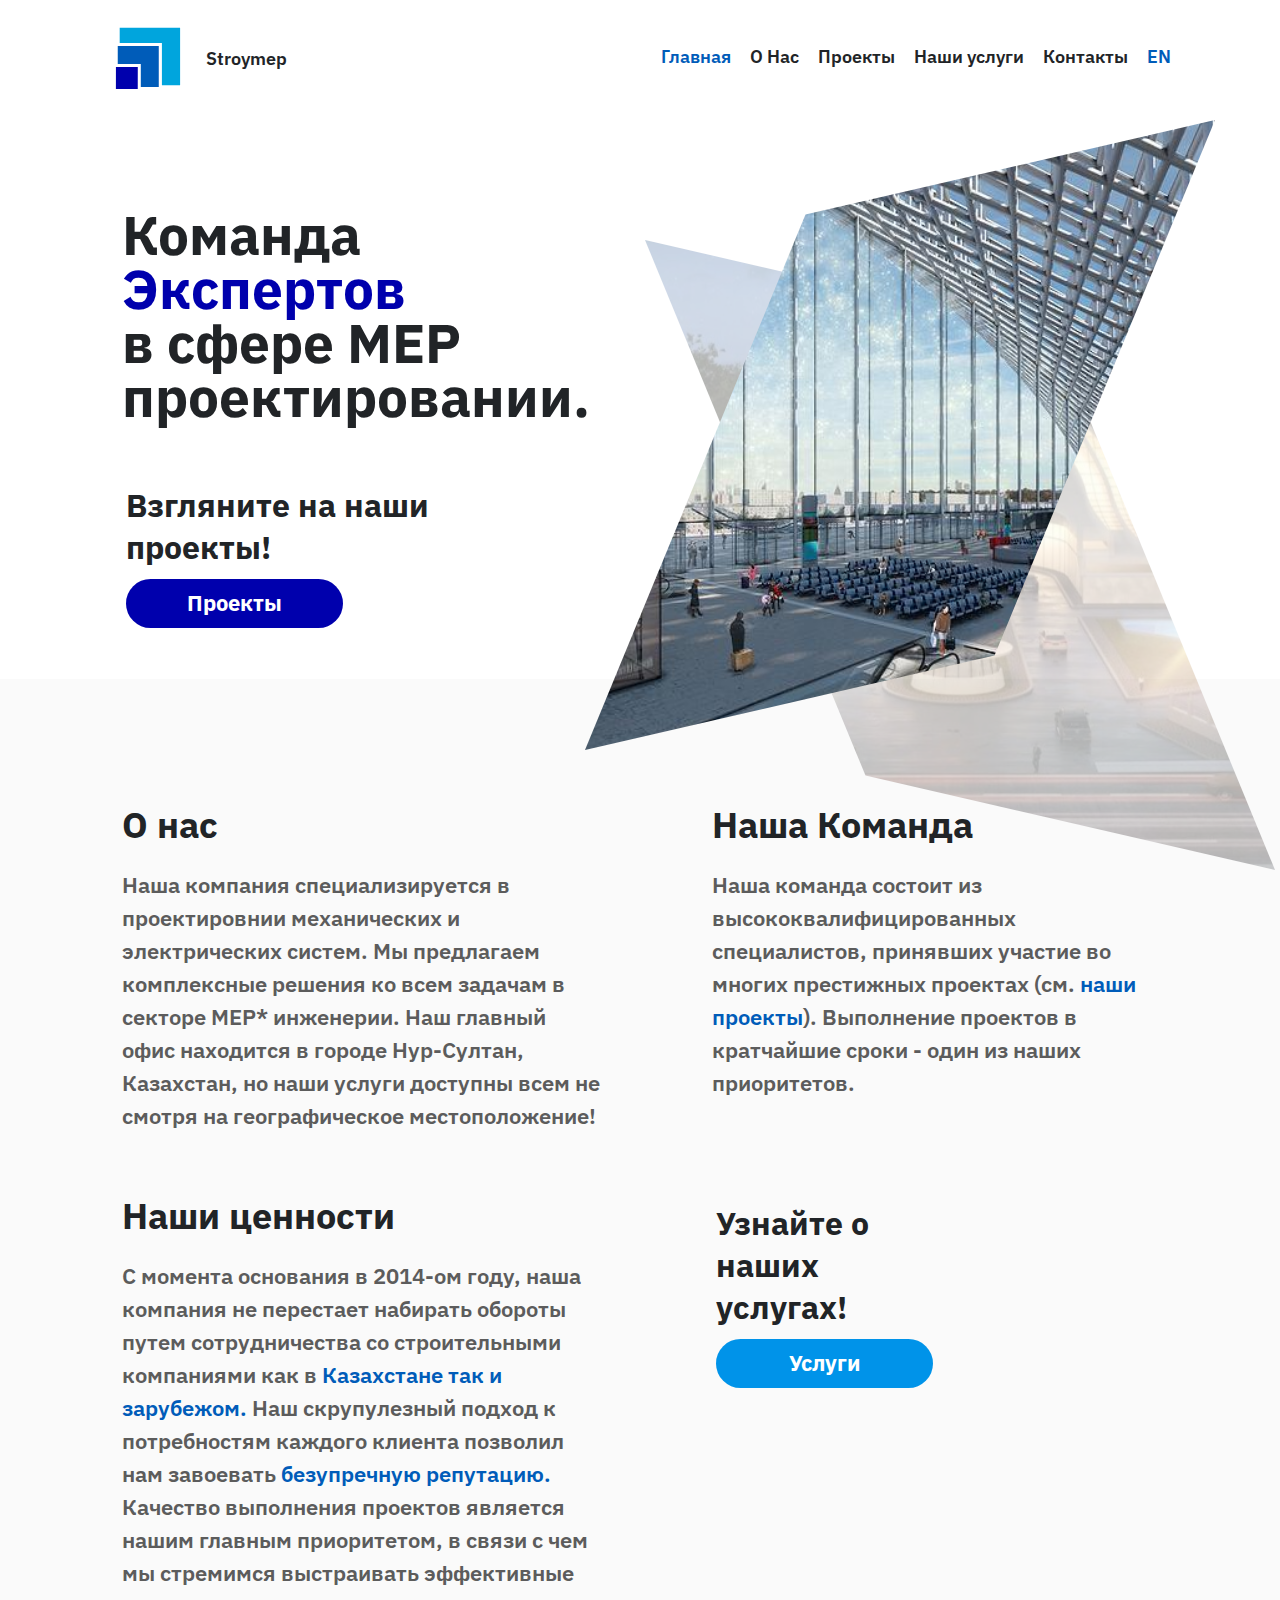
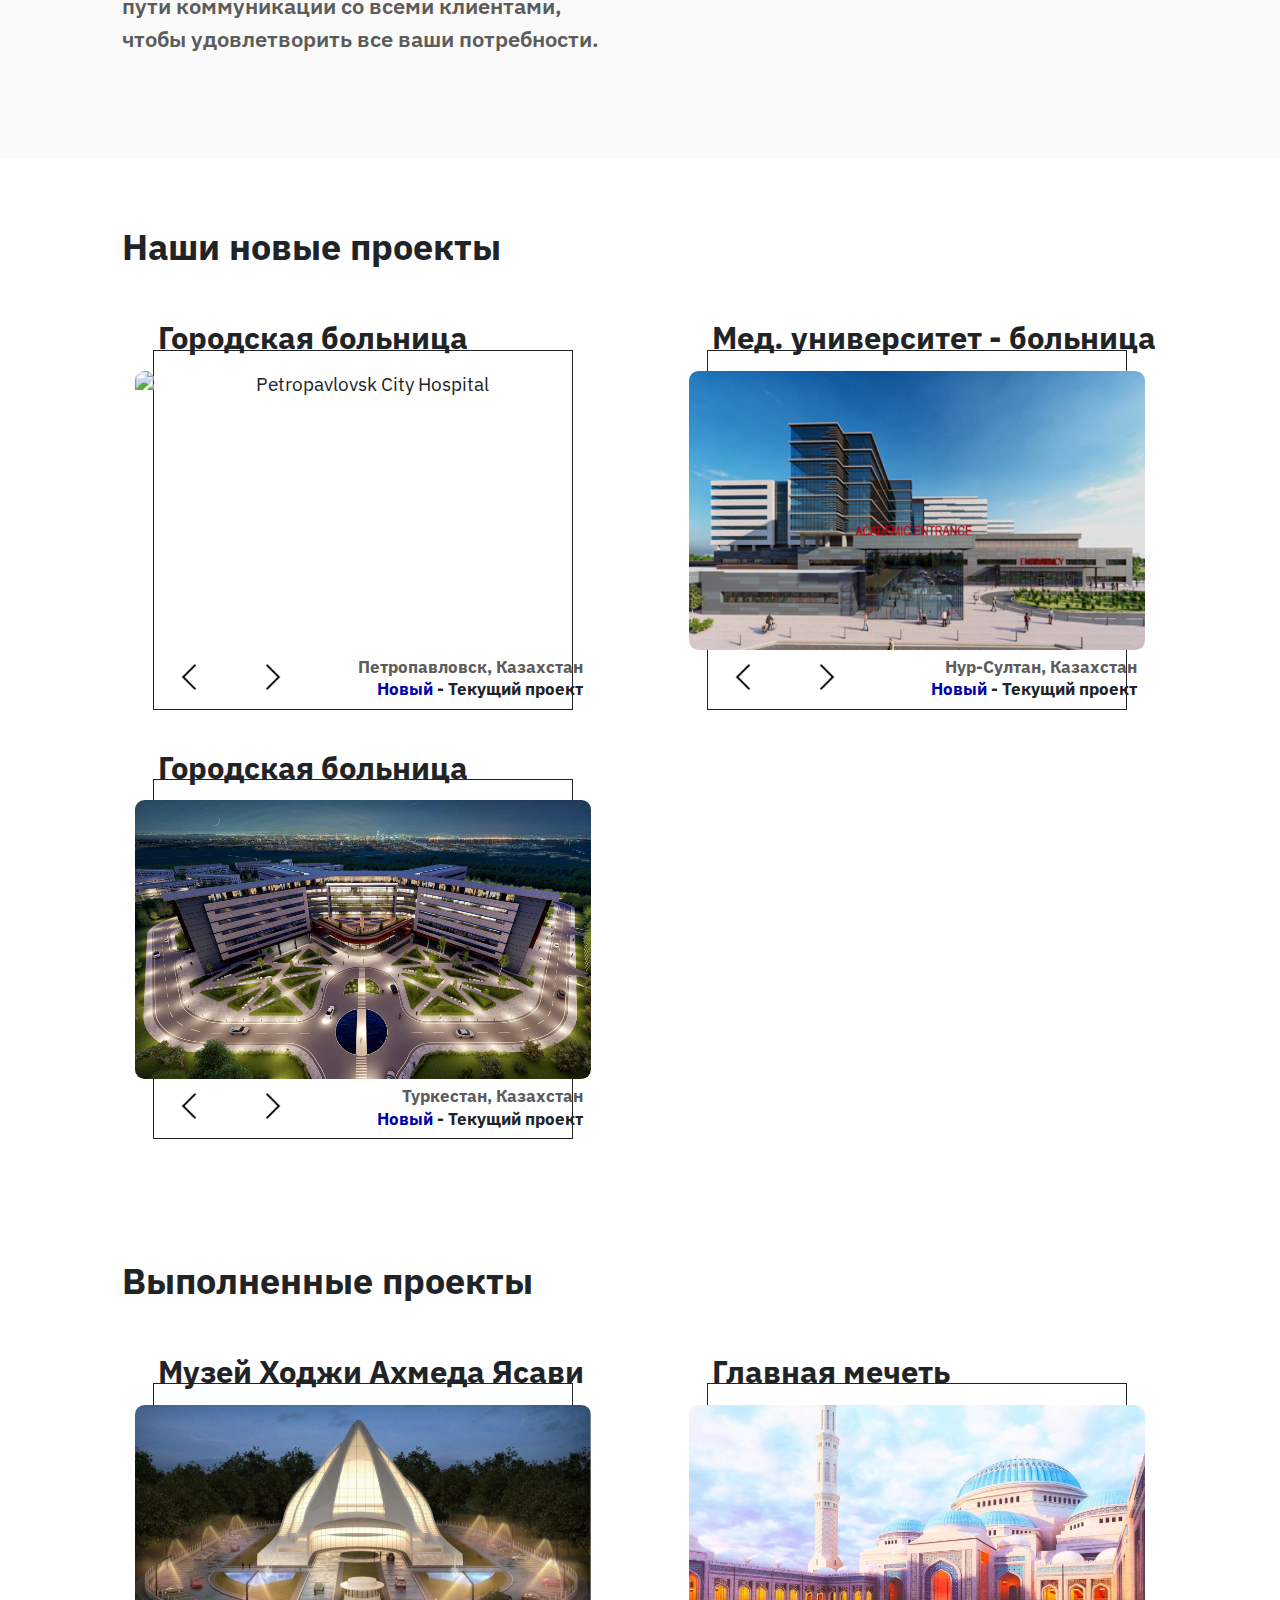
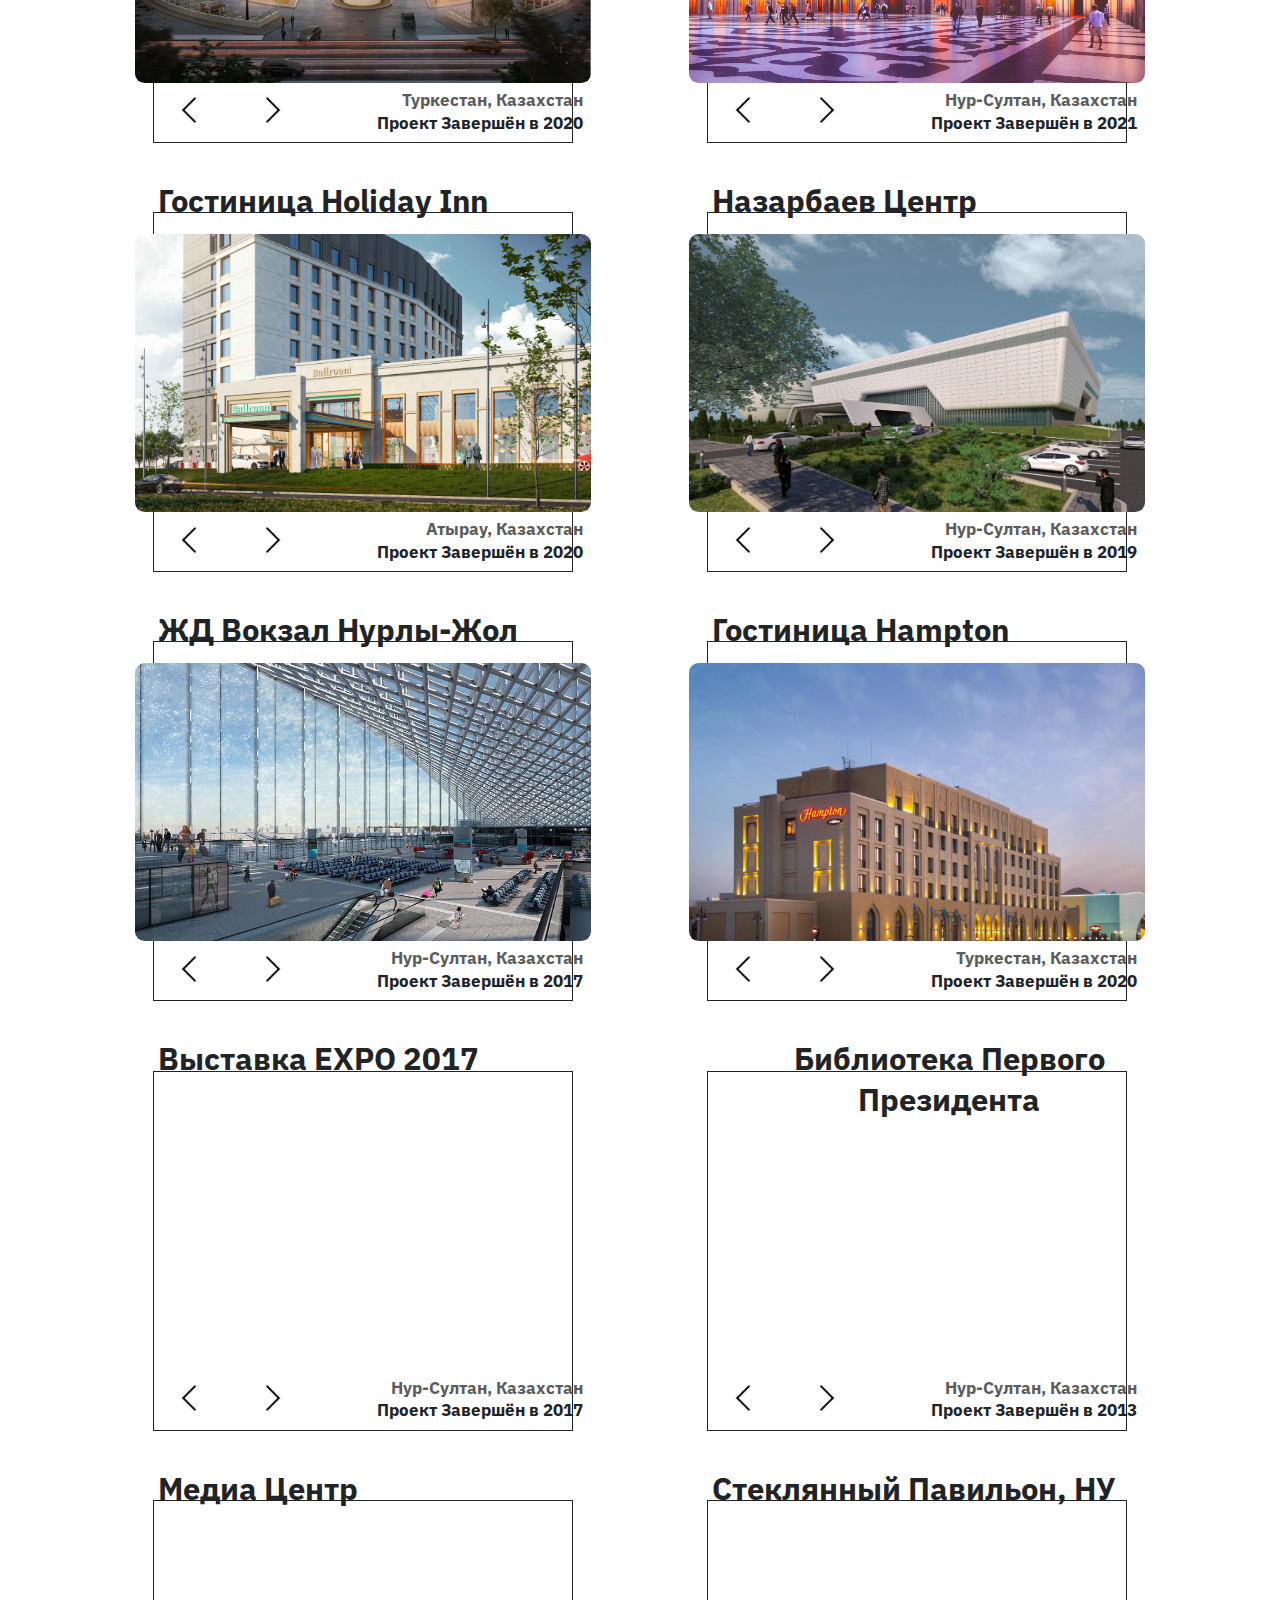
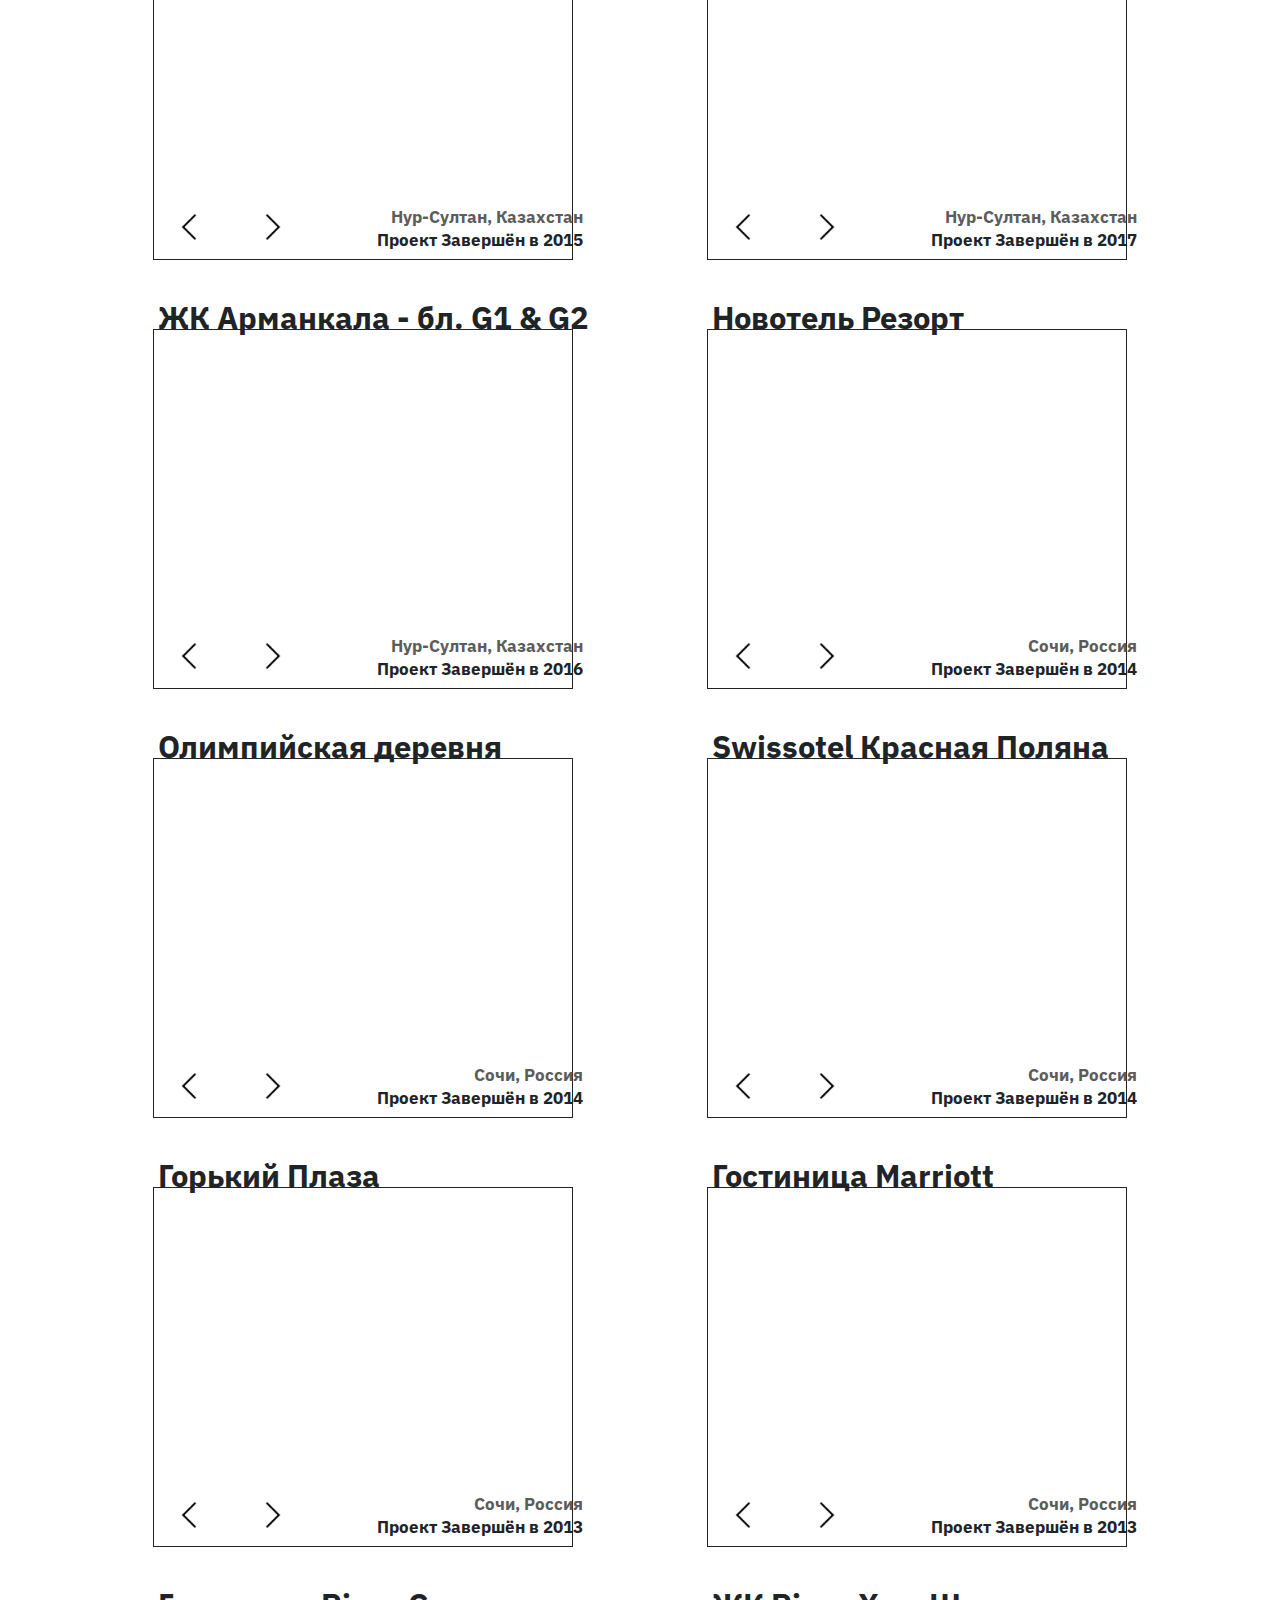
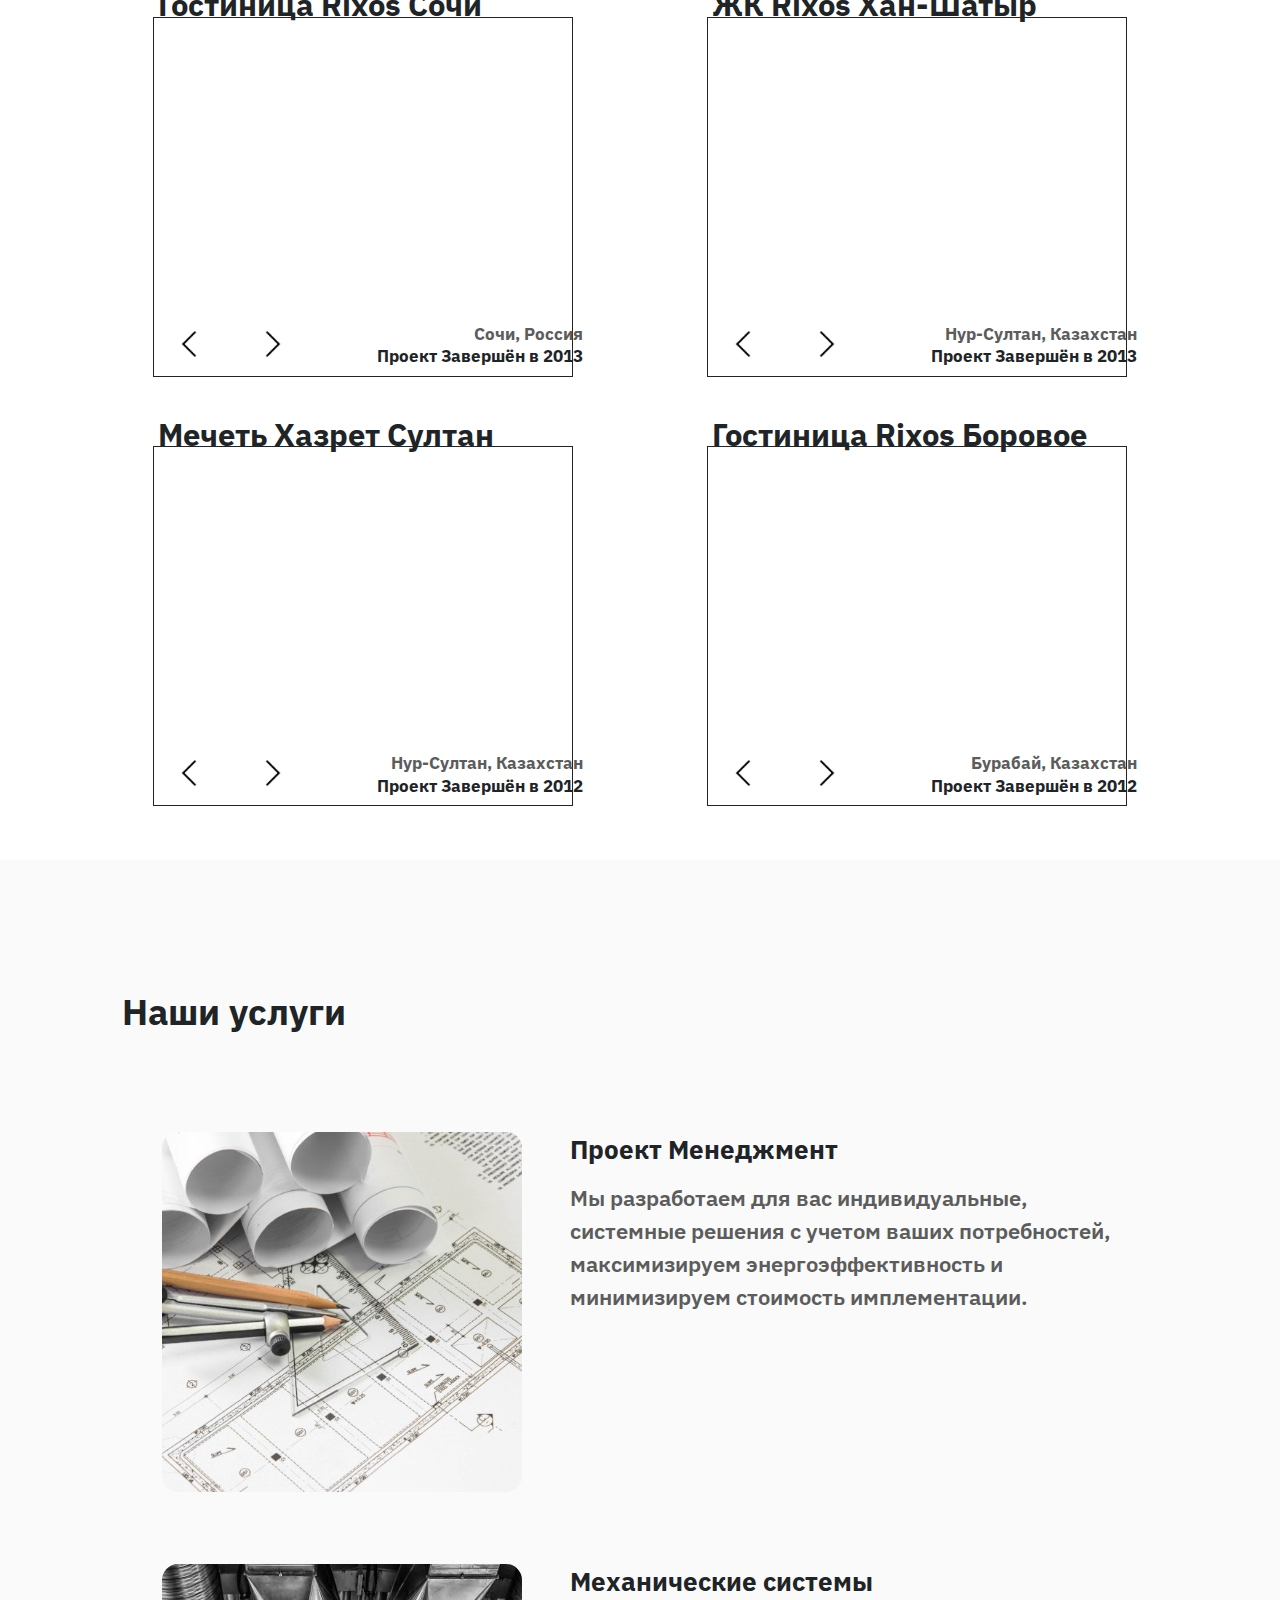
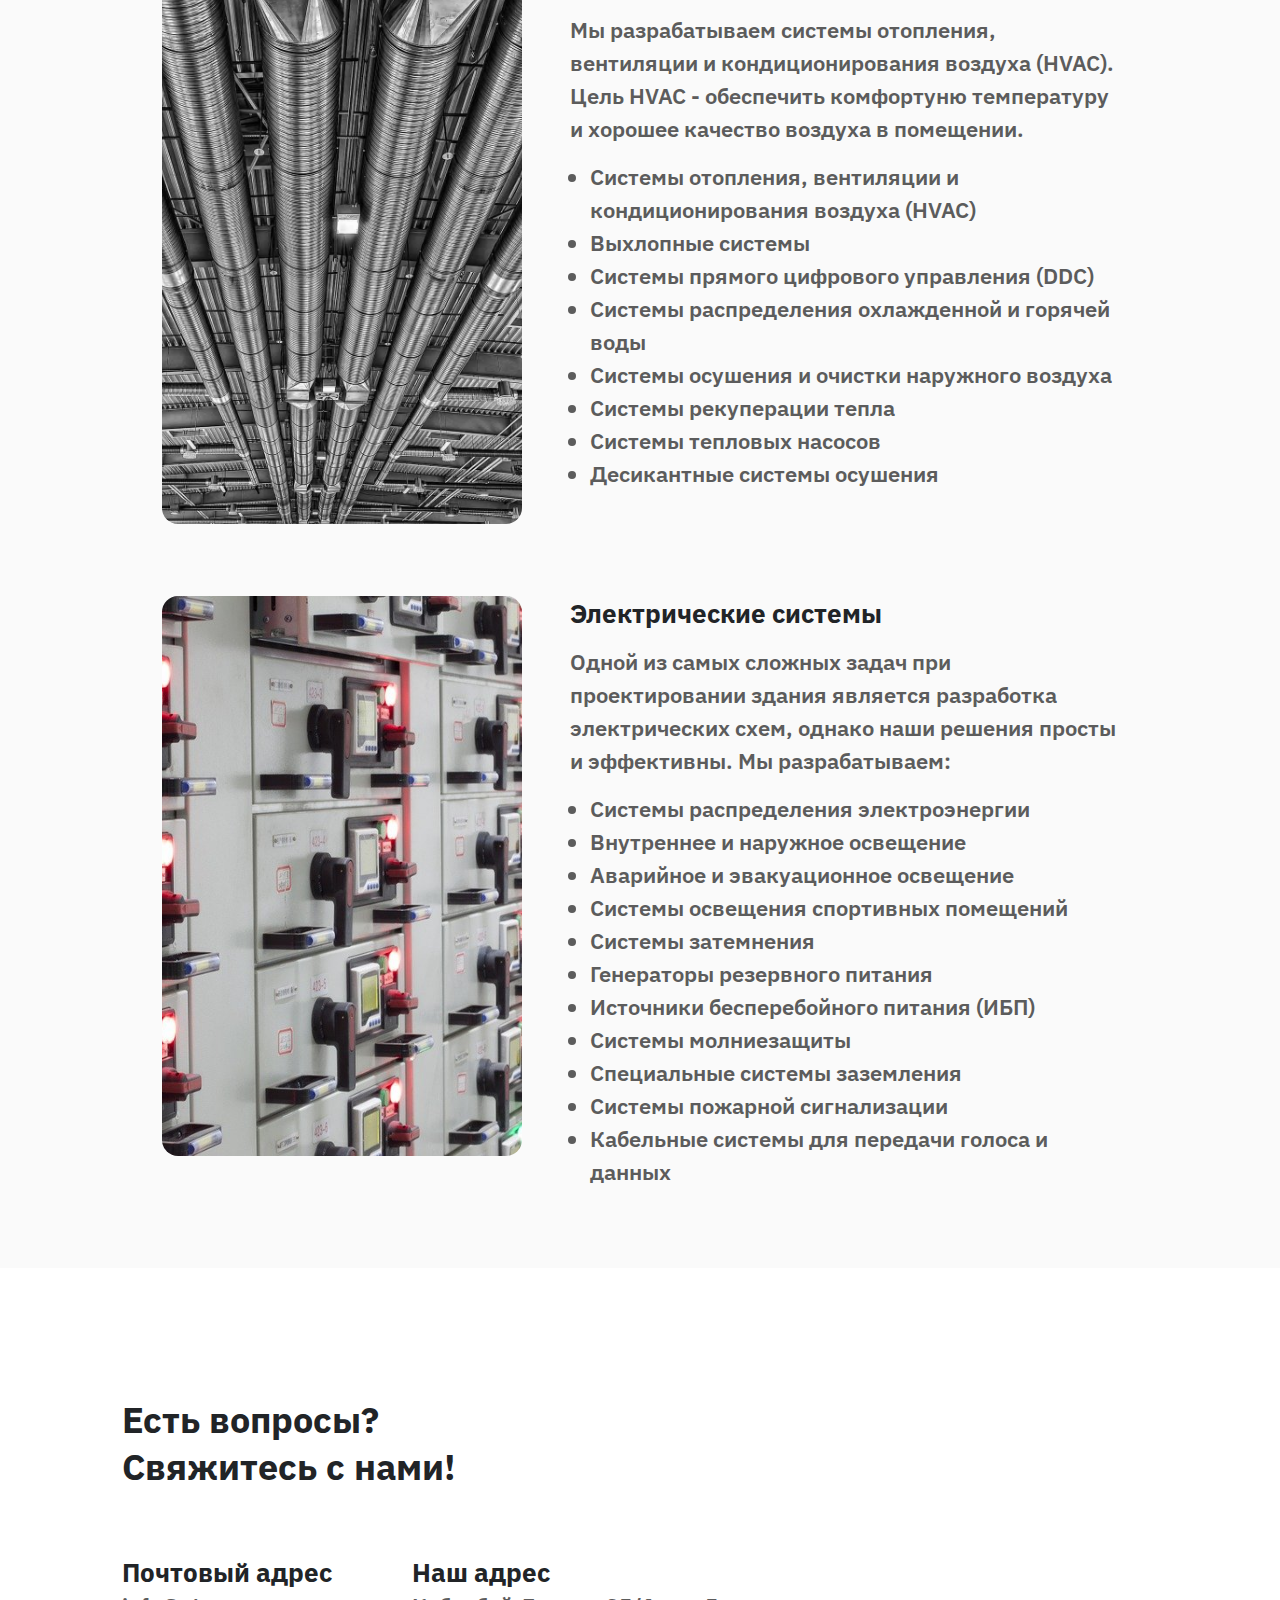
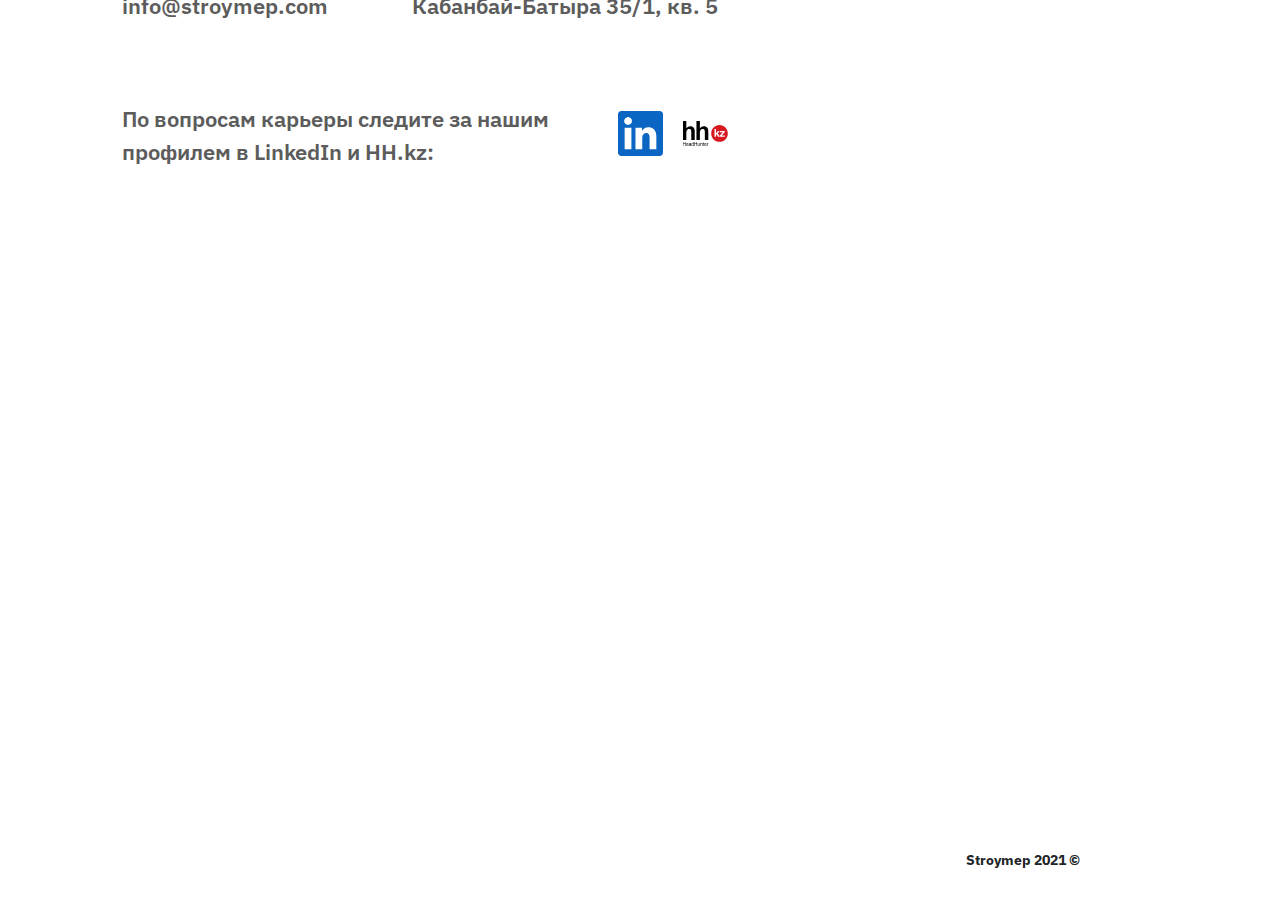
==== ru.html @ 6534f085 "remove hmtl v2" ====
<!DOCTYPE html>
<html lang="ru">

  <head>
    <meta charset="UTF-8">
    <meta http-equiv="X-UA-Compatible" content="IE=edge">
    <meta name="viewport" content="width=device-width, initial-scale=1.0">

    <!--Favicon-->
    <link rel="apple-touch-icon" sizes="180x180" href="/ico/apple-touch-icon.png">
    <link rel="icon" type="image/png" sizes="32x32" href="/ico/favicon-32x32.png">
    <link rel="icon" type="image/png" sizes="16x16" href="/ico/favicon-16x16.png">
    <link rel="manifest" href="/ico/site.webmanifest">
    <link rel="mask-icon" href="/ico/safari-pinned-tab.svg" color="#0093e9">
    <link rel="shortcut icon" href="/ico/favicon.ico">
    <meta name="msapplication-TileColor" content="#ffffff">
    <meta name="msapplication-config" content="/ico/browserconfig.xml">
    <meta name="theme-color" content="#ffffff">

    <!--CSS Imports-->
    <link rel="stylesheet" href="css/style.css">
    <link rel="stylesheet" href="css/header.css">
    <link rel="stylesheet" href="css/hero.css">
    <link rel="stylesheet" href="css/projects.css">
    <link rel="stylesheet" href="css/services.css">
    <link rel="stylesheet" href="css/contact.css">

    <!--JS Imports-->
    <script src="js/index.js"></script>
    <script src="js/spyscroll.js"></script>
    <title>Строймеп | МЭП | Проектирование </title>

     <!--Font Import-->
    <link rel="preconnect" href="https://fonts.googleapis.com">
    <link rel="preconnect" href="https://fonts.gstatic.com" crossorigin>
    <link href="https://fonts.googleapis.com/css2?family=IBM+Plex+Sans:wght@400;500;600;700&display=swap" rel="stylesheet">
    
    <!--OG Data-->
    <meta property="og:title" content="Stroymep" />
    <meta property="og:description" content="МЭП & Проект Менеджмент." />
    <meta property="og:image" content="https://www.stroymep.com/img/og2.png" />

  </head>

  <body id="home">
    <div class="header" id="headerID" >
      <nav id='nav'>
        <div class="nav-left">
          <img id="logo" src="svg/logo.svg" onclick="window.location='/ru'">
          <a href="/ru" id="company-name">Stroymep</a>

        </div>

        <ul class="nav-right">
          <li><a href="#home" class="active">Главная</a></li>
          <li><a href="#about">О Нас</a></li>
          <li><a href="#projects">Проекты</a></li>
          <li><a href="#services">Наши услуги</a></li>
          <li><a href="#contact">Контакты</a></li>
          <li><a href="/"><span style="color:#005CB9">EN</span></a></li>
        </ul>


        <div class="burger" onclick="ToggleBurger(this)">
          <div class="line1"></div>
          <div class="line2"></div>
          <div class="line3"></div>
        </div>
      </nav>
    </div>
    <!-- welcome area -->
    <section class="hero">
      <div class="welcome-text">
        <p>Команда<br>
          <span style="color:#0000AD"> Экспертов</span><br>
          в сфере MEP <br>проектировании.
        </p>
      </div>

      <div class="rhombus">
        <div class="back-welcome-images">

          <div class="mySlides1 fade">
            <img src="img/museum.jpeg" class="diamond-back">
          </div>

          <div class="mySlides1 fade">
            <img src="img/expo2017_2.jpg" class="diamond-back">
          </div>

          <div class="mySlides1 fade">
            <img src="img/mosque3mirror.jpg" class="diamond-back">
          </div>

          <div class="mySlides1 fade">
            <img src="img/nurly-zhol3.jpg" class="diamond-back">
          </div>
        </div>

        <div class="front-welcome-images">

          <div class="mySlides fade">
            <img src="img/nurly-zhol3.jpg" class="diamond-front">
          </div>

          <div class="mySlides fade">
            <img src="img/museum.jpeg" class="diamond-front">
          </div>

          <div class="mySlides fade">
            <img src="img/expo2017_2.jpg" class="diamond-front">
          </div>

          <div class="mySlides fade">
            <img src="img/mosque3mirror.jpg" class="diamond-front">
          </div>
        </div>

      </div>
    </section>

    <!-- projects button -->
    <section id="project-container">
      <h3 class="text" id="project-text">Взгляните на наши <br> проекты!</h3>

      <div id="project-button">
        <button type="button" class="button" onclick="window.location ='#projects'">
          Проекты
        </button>
      </div>
    </section>

    <!-- about us area -->
    <section class="grey-bg" class="grey" id="about" style="padding-top: 38px; margin-top: -38px;">
      <section id="grey-content-1">

        <section id="about-values" class="col align-self-start">
          <section id="who-are-we">
            <h3>О нас</h3>
            <p class="p-text">Наша компания специализируется в проектировнии механических и 
                электрических систем. Мы предлагаем комплексные решения ко всем задачам в секторе MEP* инженерии. 
                Наш главный офис находится в городе Нур-Султан, Казахстан,
                 но наши услуги доступны всем не смотря на географическое местоположение! </p>
          </section>

          <section id="our-values">
            <h3>Наши ценности</h3>
            <p class="p-text">С момента основания в 2014-ом году,
                 наша компания не перестает набирать обороты путем сотрудничества со строительными компаниями
                  как в<span
                  class="highlight-blue"> Казахстане так и зарубежом.</span>
                   Наш скрупулезный подход к потребностям каждого клиента позволил нам завоевать <span
                   class="highlight-blue">безупречную репутацию.</span> Качество выполнения  проектов является нашим главным приоритетом, 
                   в связи с чем мы стремимся выстраивать эффективные пути коммуникации со всеми клиентами, 
                   чтобы удовлетворить все ваши потребности.</p>
          </section>
        </section>

        <section id="team-services" class="col align-self-center">
          <section id="our-team">
            <h3>Наша Команда</h3>
            <p class="p-text">Наша команда состоит из высококвалифицированных специалистов, принявших участие во многих 
                престижных проектах (см. <a href="#projects"><span
                    class="highlight-blue">наши проекты</span></a>). 
                    Выполнение проектов в кратчайшие сроки - один из наших приоритетов.
            </p>
          </section>

          <!-- service button -->
          <section id="service-container">
            <h3 class="text" id="service-text">Узнайте о наших услугах!</h3>

            <div id="service-button">
              <button type="button" class="button" onclick="window.location ='#services'">
                Услуги
              </button>
            </div>
          </section>
        </section>

      </section>
    </section>

    <!-- ------------------------------------------------------------------------------------  -->
    <!-- projects -->
    <section id="projects" style="padding-top: 76px; margin-top: -76px;">
      <h3 id="projects-anchor" >Наши новые проекты</h3>
      <section class="cards">
        <div class="card">
          <h2 id="project-name">Городская больница</h2>
          <div class="project-image">
            <div id="slider" class="slider">
              <div class="wrapper">
                <div id="items" class="items">
                  <span class="slide"><img src="img/petropavl1.jpeg" loading="lazy" id="img-project"
                      alt="Petropavlovsk City Hospital"></span>
                  <span class="slide"><img src="img/petropavl3.jpeg" loading="lazy" id="img-project"
                      alt="Petropavlovsk City Hospital"></span>
                  <span class="slide"><img src="img/petropavl4.jpg" loading="lazy" id="img-project"
                      alt="Petropavlovsk City Hospital"></span>    
                </div>
              </div>
            </div>
          </div>
          <div class="boxframe">
          </div>
          <div class="slider-controls">
            <a id="prev" class="control prev"></a>
            <a id="next" class="control next"></a>
          </div>
          <div class="sub-text">
            <p class="subtitle">Петропавловск, Казахстан</p>
            <p class="status"> <span style="color: #0000AD">Новый</span> - Текущий проект</p>
          </div>
        </div>


        <div class="card">
          <h2 id="project-name">Мед. университет - больница</h2>
          <div class="project-image">
            <div id="slider" class="slider">
              <div class="wrapper">
                <div id="items" class="items">
                  <span class="slide"><img src="img/yda-nursultan2.jpg" loading="lazy" id="img-project"
                      alt="Nur-Sultan City Hospital"></span>
                  <span class="slide"><img src="img/yda-nursultan.jpg" loading="lazy" id="img-project"
                      alt="Nur-Sultan City Hospital"></span>
                  <span class="slide"><img src="img/yda-nursultan3.png" loading="lazy" id="img-project"
                      alt="Nur-Sultan City Hospital"></span>
                </div>
              </div>
            </div>
          </div>
          <div class="boxframe">
          </div>
          <div class="slider-controls">
            <a id="prev" class="control prev"></a>
            <a id="next" class="control next"></a>
          </div>
          <div class="sub-text">
            <p class="subtitle">Нур-Султан, Казахстан</p>
            <p class="status"><span style="color: #0000AD">Новый</span> - Текущий проект</p>
          </div>
        </div>

        <div class="card">
          <h2 id="project-name">Городская больница</h2>
          <div class="project-image">
            <div id="slider" class="slider">
              <div class="wrapper">
                <div id="items" class="items">
                  <span class="slide"><img src="img/YDA-Turkistan2.jpg" loading="lazy" id="img-project"
                    alt="Turkistan City Hospital"></span>
                  <span class="slide"><img src="img/YDA-Turkistan1.jpg" loading="lazy" id="img-project"
                      alt="Turkistan City Hospital"></span>
                  
                </div>
              </div>
            </div>
          </div>
          <div class="boxframe">
          </div>
          <div class="slider-controls">
            <a id="prev" class="control prev"></a>
            <a id="next" class="control next"></a>
          </div>
          <div class="sub-text">
            <p class="subtitle">Туркестан, Казахстан</p>
            <p class="status"> <span style="color: #0000AD">Новый</span> - Текущий проект</p>
          </div>
        </div>
      </section>

      <h3 id="completed-projects">Выполненные проекты</h3>
      <section class="cards">
        <div class="card">
          <h2 id="project-name">Музей Ходжи Ахмеда Ясави</h2>
          <div class="project-image">
            <div id="slider" class="slider">
              <div class="wrapper">
                <div id="items" class="items">
                  <span class="slide"><img src="img/museum2.jpg" loading="lazy" id="img-project"
                      alt="Ahmed Yassawi Museum"></span>
                  <span class="slide"><img src="img/museum.jpeg" loading="lazy" id="img-project"
                      alt="Ahmed Yassawi Museum"></span>
                </div>
              </div>
            </div>
          </div>
          <div class="boxframe">
          </div>
          <div class="slider-controls">
            <a id="prev" class="control prev"></a>
            <a id="next" class="control next"></a>
          </div>
          <div class="sub-text">
            <p class="subtitle">Туркестан, Казахстан</p>
            <p class="status">Проект Завершён в 2020</p>
          </div>
        </div>

        <div class="card">
          <h2 id="project-name">Главная мечеть </h2>
          <div class="project-image">
            <div id="slider" class="slider">
              <div class="wrapper">
                <div id="items" class="items">
                  <span class="slide"><img src="img/mosque2.png" loading="lazy" id="img-project"
                      alt="Mosque Nur-Sultan"></span>
                  <span class="slide"><img src="img/mosque3mirror.jpg" loading="lazy" id="img-project"
                      alt="Mosque Nur-Sultan"></span>
                </div>
              </div>
            </div>
          </div>
          <div class="boxframe">
          </div>
          <div class="slider-controls">
            <a id="prev" class="control prev"></a>
            <a id="next" class="control next"></a>
          </div>
          <div class="sub-text">
            <p class="subtitle">Нур-Султан, Казахстан</p>
            <p class="status">Проект Завершён в 2021</p>
          </div>
        </div>

        <div class="card">
          <h2 id="project-name">Гостиница Holiday Inn </h2>
          <div class="project-image">
            <div id="slider" class="slider">
              <div class="wrapper">
                <div id="items" class="items">
                  <span class="slide"><img src="img/HolidayInn.png" loading="lazy" id="img-project"
                      alt="Holiday Inn Hotel"></span>
                  <span class="slide"><img src="img/HolidayInn2.png" loading="lazy" id="img-project"
                      alt="Holiday Inn Hotel"></span>
                  <span class="slide"><img src="img/HolidayInn3.png" loading="lazy" id="img-project"
                      alt="Holiday Inn Hotel"></span>
                </div>
              </div>
            </div>
          </div>
          <div class="boxframe">
          </div>
          <div class="slider-controls">
            <a id="prev" class="control prev"></a>
            <a id="next" class="control next"></a>
          </div>
          <div class="sub-text">
            <p class="subtitle">Атырау, Казахстан</p>
            <p class="status">Проект Завершён в 2020</p>
          </div>
        </div>

        <div class="card">
          <h2 id="project-name">Назарбаев Центр</h2>
          <div class="project-image">
            <div id="slider" class="slider">
              <div class="wrapper">
                <div id="items" class="items">
                  <span class="slide"><img src="img/naz-center.jpg" loading="lazy" id="img-project"
                      alt="Nazarbayev Center"></span>
                  <span class="slide"><img src="img/naz-center2.jpg" loading="lazy" id="img-project"
                      alt="Nazarbayev Center"></span>
                  <span class="slide"><img src="img/naz-center3.jpg" loading="lazy" id="img-project"
                      alt="Nazarbayev Center"></span>
                </div>
              </div>
            </div>
          </div>
          <div class="boxframe">
          </div>
          <div class="slider-controls">
            <a id="prev" class="control prev"></a>
            <a id="next" class="control next"></a>
          </div>
          <div class="sub-text">
            <p class="subtitle">Нур-Султан, Казахстан</p>
            <p class="status">Проект Завершён в 2019</p>
          </div>
        </div>

        <div class="card">
          <h2 id="project-name">ЖД Вокзал Нурлы-Жол</h2>
          <div class="project-image">
            <div id="slider" class="slider">
              <div class="wrapper">
                <div id="items" class="items">
                  <span class="slide"><img src="img/nurly-zhol.jpg" loading="lazy" id="img-project"
                      alt="Nurly-Zhol railway station "></span>
                  <span class="slide"><img src="img/nurly-zhol2.jpg" loading="lazy" id="img-project"
                      alt="Nurly-Zhol railway station"></span>
                  <span class="slide"><img src="img/nurly-zhol3.jpg" loading="lazy" id="img-project"
                      alt="Nurly-Zhol railway station"></span>
                </div>
              </div>
            </div>
          </div>
          <div class="boxframe">
          </div>
          <div class="slider-controls">
            <a id="prev" class="control prev"></a>
            <a id="next" class="control next"></a>
          </div>
          <div class="sub-text">
            <p class="subtitle">Нур-Султан, Казахстан</p>
            <p class="status">Проект Завершён в 2017</p>
          </div>
        </div>

        <div class="card">
          <h2 id="project-name">Гостиница Hampton</h2>
          <div class="project-image">
            <div id="slider" class="slider">
              <div class="wrapper">
                <div id="items" class="items">
                  <span class="slide"><img src="img/Hampton.png" loading="lazy" id="img-project"
                      alt="Hampton Hotel"></span>
                  <span class="slide"><img src="img/Hampton2.png" loading="lazy" id="img-project"
                      alt="Hampton Hotel"></span>
                  <span class="slide"><img src="img/Hampton3.jpg" loading="lazy" id="img-project"
                      alt="Hampton Hotel"></span>
                </div>
              </div>
            </div>
          </div>
          <div class="boxframe">
          </div>
          <div class="slider-controls">
            <a id="prev" class="control prev"></a>
            <a id="next" class="control next"></a>
          </div>
          <div class="sub-text">
            <p class="subtitle">Туркестан, Казахстан</p>
            <p class="status">Проект Завершён в 2020</p>
          </div>
        </div>

        <div class="card">
          <h2 id="project-name">Выставка EXPO 2017</h2>
          <div class="project-image">
            <div id="slider" class="slider">
              <div class="wrapper">
                <div id="items" class="items">
                  <span class="slide"><img src="img/expo2017_1.jpeg" loading="lazy" id="img-project"
                      alt="Expo 2017"></span>
                  <span class="slide"><img src="img/expo2017_2.jpg" loading="lazy" id="img-project"
                      alt="Expo 2017"></span>
                  <span class="slide"><img src="img/expo2017_3.jpg" loading="lazy" id="img-project"
                      alt="Expo 2017"></span>
                </div>
              </div>
            </div>
          </div>
          <div class="boxframe">
          </div>
          <div class="slider-controls">
            <a id="prev" class="control prev"></a>
            <a id="next" class="control next"></a>
          </div>
          <div class="sub-text">
            <p class="subtitle">Нур-Султан, Казахстан</p>
            <p class="status">Проект Завершён в 2017</p>
          </div>
        </div>

        <div class="card">
          <h2 id="project-name">Библиотека Первого Президента</h2>
          <div class="project-image">
            <div id="slider" class="slider">
              <div class="wrapper">
                <div id="items" class="items">
                  <span class="slide"><img src="img/library3.jpg" loading="lazy" id="img-project"
                      alt="Library of the First President"></span>
                  <span class="slide"><img src="img/library2.jpg" loading="lazy" id="img-project"
                      alt="Library of the First President"></span>
                  <span class="slide"><img src="img/library.jpg" loading="lazy" id="img-project"
                      alt="Library of the First President"></span>
                </div>
              </div>
            </div>
          </div>
          <div class="boxframe">
          </div>
          <div class="slider-controls">
            <a id="prev" class="control prev"></a>
            <a id="next" class="control next"></a>
          </div>
          <div class="sub-text">
            <p class="subtitle">Нур-Султан, Казахстан</p>
            <p class="status">Проект Завершён в 2013</p>
          </div>
        </div>

        <div class="card">
          <h2 id="project-name">Медиа Центр</h2>
          <div class="project-image">
            <div id="slider" class="slider">
              <div class="wrapper">
                <div id="items" class="items">
                  <span class="slide"><img src="img/media-center.png" loading="lazy" id="img-project"
                      alt="Media Center"></span>
                  <span class="slide"><img src="img/media-center2.jpg" loading="lazy" id="img-project"
                      alt="Media Center"></span>
                  <span class="slide"><img src="img/media-center3.jpg" loading="lazy" id="img-project"
                      alt="Media Center"></span>
                  <span class="slide"><img src="img/media-center4.jpg" loading="lazy" id="img-project"
                      alt="Media Center"></span>
                </div>
              </div>
            </div>
          </div>
          <div class="boxframe">
          </div>
          <div class="slider-controls">
            <a id="prev" class="control prev"></a>
            <a id="next" class="control next"></a>
          </div>
          <div class="sub-text">
            <p class="subtitle">Нур-Султан, Казахстан</p>
            <p class="status">Проект Завершён в 2015</p>
          </div>
        </div>

        <div class="card">
          <h2 id="project-name">Стеклянный Павильон, НУ</h2>
          <div class="project-image">
            <div id="slider" class="slider">
              <div class="wrapper">
                <div id="items" class="items">
                  <span class="slide"><img src="img/glass-pavilion.jpg" loading="lazy" id="img-project"
                      alt="Glass Pavilion, NU"></span>
                  <span class="slide"><img src="img/glass-pavilion2.jpg" loading="lazy" id="img-project"
                      alt="Glass Pavilion, NU"></span>
                </div>
              </div>
            </div>
          </div>
          <div class="boxframe">
          </div>
          <div class="slider-controls">
            <a id="prev" class="control prev"></a>
            <a id="next" class="control next"></a>
          </div>
          <div class="sub-text">
            <p class="subtitle">Нур-Султан, Казахстан</p>
            <p class="status">Проект Завершён в 2017</p>
          </div>
        </div>

        <div class="card">
          <h2 id="project-name">ЖК Арманкала - бл. G1 & G2</h2>
          <div class="project-image">
            <div id="slider" class="slider">
              <div class="wrapper">
                <div id="items" class="items">
                  <span class="slide"><img src="img/armankala.jpg" loading="lazy" id="img-project"
                      alt="Armankala Complex"></span>
                  <span class="slide"><img src="img/armankala3.jpg" loading="lazy" id="img-project"
                      alt="Armankala Complex"></span>
                  <span class="slide"><img src="img/armankala2.jpg" loading="lazy" id="img-project"
                      alt="Armankala Complex"></span>
                </div>
              </div>
            </div>
          </div>
          <div class="boxframe">
          </div>
          <div class="slider-controls">
            <a id="prev" class="control prev"></a>
            <a id="next" class="control next"></a>
          </div>
          <div class="sub-text">
            <p class="subtitle">Нур-Султан, Казахстан</p>
            <p class="status">Проект Завершён в 2016</p>
          </div>
        </div>

        
        <div class="card">
          <h2 id="project-name">Новотель Резорт</h2>
          <div class="project-image">
            <div id="slider" class="slider">
              <div class="wrapper">
                <div id="items" class="items">
                  <span class="slide"><img src="img/novotel.jpg" loading="lazy" id="img-project"
                      alt="Novotel Sochi"></span>
                  <span class="slide"><img src="img/novotel2.jpg" loading="lazy" id="img-project"
                      alt="Novotel Sochi"></span>
                  <span class="slide"><img src="img/novotel3.jpg" loading="lazy" id="img-project"
                      alt="Novotel Sochi"></span>
                </div>
              </div>
            </div>
          </div>
          <div class="boxframe">
          </div>
          <div class="slider-controls">
            <a id="prev" class="control prev"></a>
            <a id="next" class="control next"></a>
          </div>
          <div class="sub-text">
            <p class="subtitle">Сочи, Россия</p>
            <p class="status">Проект Завершён в 2014</p>
          </div>
        </div>

        <div class="card">
          <h2 id="project-name">Олимпийская деревня</h2>
          <div class="project-image">
            <div id="slider" class="slider">
              <div class="wrapper">
                <div id="items" class="items">
                  <span class="slide"><img src="img/olympic1.jpg" loading="lazy" id="img-project"
                      alt="Olympic Village"></span>
                  <span class="slide"><img src="img/olympic2.jpg" loading="lazy" id="img-project"
                      alt="Olympic Village"></span>
                </div>
              </div>
            </div>
          </div>
          <div class="boxframe">
          </div>
          <div class="slider-controls">
            <a id="prev" class="control prev"></a>
            <a id="next" class="control next"></a>
          </div>
          <div class="sub-text">
            <p class="subtitle">Сочи, Россия</p>
            <p class="status">Проект Завершён в 2014</p>
          </div>
        </div>

        <div class="card">
          <h2 id="project-name">Swissotel Красная Поляна</h2>
          <div class="project-image">
            <div id="slider" class="slider">
              <div class="wrapper">
                <div id="items" class="items">
                  <span class="slide"><img src="img/swissotel-sochi.jpg" loading="lazy" id="img-project"
                      alt="Swissotel Krasnaya Polyana"></span>
                  <span class="slide"><img src="img/swissotel-sochi2.jpg" loading="lazy" id="img-project"
                      alt="Swissotel Krasnaya Polyana"></span>
                  <span class="slide"><img src="img/swissotel-sochi3.jpg" loading="lazy" id="img-project"
                      alt="Swissotel Krasnaya Polyana"></span>
                </div>
              </div>
            </div>
          </div>
          <div class="boxframe">
          </div>
          <div class="slider-controls">
            <a id="prev" class="control prev"></a>
            <a id="next" class="control next"></a>
          </div>
          <div class="sub-text">
            <p class="subtitle">Сочи, Россия</p>
            <p class="status">Проект Завершён в 2014</p>
          </div>
        </div>

        <div class="card">
          <h2 id="project-name">Горький Плаза</h2>
          <div class="project-image">
            <div id="slider" class="slider">
              <div class="wrapper">
                <div id="items" class="items">
                  <span class="slide"><img src="img/gorkiy-plaza.jpg" loading="lazy" id="img-project"
                      alt="Gorkiy Plaza"></span>
                  <span class="slide"><img src="img/gorkiy-plaza2.jpg" loading="lazy" id="img-project"
                      alt="Gorkiy Plaza"></span>
                  <span class="slide"><img src="img/gorkiy-plaza3.jpg" loading="lazy" id="img-project"
                      alt="Gorkiy Plaza"></span>
                </div>
              </div>
            </div>
          </div>
          <div class="boxframe">
          </div>
          <div class="slider-controls">
            <a id="prev" class="control prev"></a>
            <a id="next" class="control next"></a>
          </div>
          <div class="sub-text">
            <p class="subtitle">Сочи, Россия</p>
            <p class="status">Проект Завершён в 2013</p>
          </div>
        </div>

        <div class="card">
          <h2 id="project-name">Гостиница Marriott</h2>
          <div class="project-image">
            <div id="slider" class="slider">
              <div class="wrapper">
                <div id="items" class="items">
                  <span class="slide"><img src="img/marriott.jpg" loading="lazy" id="img-project"
                      alt="Marriott Hotel"></span>
                  <span class="slide"><img src="img/marriott2.jpg" loading="lazy" id="img-project"
                      alt="Marriott Hotel"></span>
                  <span class="slide"><img src="img/marriott3.jpg" loading="lazy" id="img-project"
                      alt="Marriott Hotel"></span>
                </div>
              </div>
            </div>
          </div>
          <div class="boxframe">
          </div>
          <div class="slider-controls">
            <a id="prev" class="control prev"></a>
            <a id="next" class="control next"></a>
          </div>
          <div class="sub-text">
            <p class="subtitle">Сочи, Россия</p>
            <p class="status">Проект Завершён в 2013</p>
          </div>
        </div>

        <div class="card">
          <h2 id="project-name">Гостиница Rixos Сочи</h2>
          <div class="project-image">
            <div id="slider" class="slider">
              <div class="wrapper">
                <div id="items" class="items">
                  <span class="slide"><img src="img/rixos-sochi.jpg" loading="lazy" id="img-project"
                      alt="Rixos Hotel Sochi"></span>
                  <span class="slide"><img src="img/rixos-sochi2.jpg" loading="lazy" id="img-project"
                      alt="Rixos Hotel Sochi"></span>
                  <span class="slide"><img src="img/rixos-sochi3.jpg" loading="lazy" id="img-project"
                      alt="Rixos Hotel Sochi"></span>
                </div>
              </div>
            </div>
          </div>
          <div class="boxframe">
          </div>
          <div class="slider-controls">
            <a id="prev" class="control prev"></a>
            <a id="next" class="control next"></a>
          </div>
          <div class="sub-text">
            <p class="subtitle">Сочи, Россия</p>
            <p class="status">Проект Завершён в 2013</p>
          </div>
        </div>

        <div class="card">
          <h2 id="project-name">ЖК Rixos Хан-Шатыр</h2>
          <div class="project-image">
            <div id="slider" class="slider">
              <div class="wrapper">
                <div id="items" class="items">
                  <span class="slide"><img src="img/rixos-astana.jpg" loading="lazy" id="img-project"
                      alt="Rixos Khan-Shatyr Residential Complex"></span>
                  <span class="slide"><img src="img/rixos-astana2.jpg" loading="lazy" id="img-project"
                      alt="Rixos Khan-Shatyr Residential Complex"></span>
                  <span class="slide"><img src="img/rixos-astana3.jpg" loading="lazy" id="img-project"
                      alt="Rixos Khan-Shatyr Residential Complex"></span>
                  <span class="slide"><img src="img/rixos-astana4.jpg" loading="lazy" id="img-project"
                      alt="Rixos Khan-Shatyr Residential Complex"></span>
                </div>
              </div>
            </div>
          </div>
          <div class="boxframe">
          </div>
          <div class="slider-controls">
            <a id="prev" class="control prev"></a>
            <a id="next" class="control next"></a>
          </div>
          <div class="sub-text">
            <p class="subtitle">Нур-Султан, Казахстан</p>
            <p class="status">Проект Завершён в 2013</p>
          </div>
        </div>

        <div class="card">
          <h2 id="project-name">Мечеть Хазрет Султан</h2>
          <div class="project-image">
            <div id="slider" class="slider">
              <div class="wrapper">
                <div id="items" class="items">
                  <span class="slide"><img src="img/hazret2.jpg" loading="lazy" id="img-project"
                      alt="Khazrat Sultan Mosque"></span>
                  <span class="slide"><img src="img/hazret3.jpg" loading="lazy" id="img-project"
                      alt="Khazrat Sultan Mosque"></span>
                </div>
              </div>
            </div>
          </div>
          <div class="boxframe">
          </div>
          <div class="slider-controls">
            <a id="prev" class="control prev"></a>
            <a id="next" class="control next"></a>
          </div>
          <div class="sub-text">
            <p class="subtitle">Нур-Султан, Казахстан</p>
            <p class="status">Проект Завершён в 2012</p>
          </div>
        </div>

        <div class="card">
          <h2 id="project-name">Гостиница Rixos Боровое</h2>
          <div class="project-image">
            <div id="slider" class="slider">
              <div class="wrapper">
                <div id="items" class="items">
                  <span class="slide"><img src="img/rixos-brv.jpg" loading="lazy" id="img-project"
                      alt="Rixos Burabay Hotel"></span>
                  <span class="slide"><img src="img/rixos-brv2.jpg" loading="lazy" id="img-project"
                      alt="Rixos Burabay Hotel"></span>
                  <span class="slide"><img src="img/rixos-brv3.jpg" loading="lazy" id="img-project"
                      alt="Rixos Burabay Hotel"></span>
                </div>
              </div>
            </div>
          </div>
          <div class="boxframe">
          </div>
          <div class="slider-controls">
            <a id="prev" class="control prev"></a>
            <a id="next" class="control next"></a>
          </div>
          <div class="sub-text">
            <p class="subtitle">Бурабай, Казахстан</p>
            <p class="status">Проект Завершён в 2012</p>
          </div>
        </div>
      </section>

    </section>

    <!-- ------------------------------------------------------------------------------------  -->
    <!-- services -->
  <section class="grey-bg" class="grey" id="services" >
    <section id="grey-content-2" style="padding-top: 64px; padding-bottom: 76px;">
        <h3>Наши услуги</h3>

        
        <div class="list-image-projects" >
          <div class="img"><img id="project-img" src="img/mep3.jpg"></img></div>
          <div>
          <h4 id="headService">Проект Менеджмент</h4>
          <p class="p-text" id="service-text-2" style="padding-top: 15px; padding-bottom: 15px;">
            Мы разработаем для вас индивидуальные, системные решения с учетом ваших потребностей, максимизируем энергоэффективность и минимизируем стоимость имплементации.</p>
        </div>
      </div>
      
        <div class="list-image">
          <div class="img"><img class="service-img" src="img/hvac3.jpg"></img></div>
          <div>
            <h4 id="headService">Механические системы</h4>
            <p class="p-text" id="service-text-2" style="padding-top: 15px; padding-bottom: 15px;">
                Мы разрабатываем системы отопления, вентиляции и кондиционирования воздуха (HVAC). Цель HVAC - обеспечить комфортуню температуру и хорошее качество воздуха в помещении. 
              <ul class="list">
                <li>Системы отопления, вентиляции и кондиционирования воздуха (HVAC)
                <li>Выхлопные системы</li>
                <li>Системы прямого цифрового управления (DDC)</li>
                <li>Системы распределения охлажденной и горячей воды</li>
                <li>Системы осушения и очистки наружного воздуха</li>
                <li>Системы рекуперации тепла</li>
                <li>Системы тепловых насосов</li>
                <li>Десикантные системы осушения</li>
              </ul>
            </p>
          </div>
        </div>

        <div class="list-image">
          <div class="img"> <img class="service-img" src="img/electric.jpg"></img></div>
          <div>
            <h4 id="headService">Электрические системы</h4>
            <p class="p-text" id="service-text-2" style="padding-top: 15px; padding-bottom: 15px;">
                Одной из самых сложных задач при проектировании здания является разработка электрических схем, однако наши решения просты и эффективны. Мы разрабатываем:
                <ul class="list">
                  <li>Системы распределения электроэнергии
                  <li>Внутреннее и наружное освещение</li>
                  <li>Аварийное и эвакуационное освещение</li>
                  <li>Системы освещения спортивных помещений</li>
                  <li>Системы затемнения</li>
                  <li>Генераторы резервного питания</li>
                  <li>Источники бесперебойного питания (ИБП)</li>
                  <li>Системы молниезащиты</li>
                  <li>Специальные системы заземления</li>
                  <li>Системы пожарной сигнализации</li>
                  <li>Кабельные системы для передачи голоса и данных</li>
                </ul>
            </p>
          </div>
        </div>

      </section>
    </section>

    <!-- ------------------------------------------------------------------------------------  -->
    <!-- contacts -->
    <section id="contact">
      <h3>Есть вопросы?<br>Свяжитесь с нами!</h3>
      
      <section id="contact-info">
        <div class="contact-box">
          <h4>Почтовый адрес</h4>
          <p class="p-text">info@stroymep.com</p>
        </div>
        
        <div class="contact-box">
          <h4>Наш адрес</h4>
          <p class="p-text">Кабанбай-Батыра 35/1, кв. 5</p>
        </div>
        <!---
        <div class="contact-box">
          <h4>Phone</h4>
          <p class="p-text">+7 (775) 690 - 32 - 18</p>
        </div>--->
      </section>
      
      <div id="linked-in">
        <p class="p-text">По вопросам карьеры следите за нашим профилем в LinkedIn и HH.kz:</p>
        <a href="https://www.linkedin.com/company/too-stroymep">
          <svg width="45" height="45" viewBox="0 0 65 65" fill="none" xmlns="http://www.w3.org/2000/svg">
            <path d="M60.2017 0H4.79826C3.52569 0 2.30523 0.505531 1.40538 1.40538C0.505531 2.30523 0 3.52569 0 4.79826V60.2017C0 61.4743 0.505531 62.6948 1.40538 63.5946C2.30523 64.4945 3.52569 65 4.79826 65H60.2017C61.4743 65 62.6948 64.4945 63.5946 63.5946C64.4945 62.6948 65 61.4743 65 60.2017V4.79826C65 3.52569 64.4945 2.30523 63.5946 1.40538C62.6948 0.505531 61.4743 0 60.2017 0ZM19.3736 55.3719H9.60104V24.3299H19.3736V55.3719ZM14.4806 20.0281C13.372 20.0219 12.2902 19.6874 11.3716 19.0669C10.453 18.4464 9.73873 17.5677 9.31904 16.5417C8.89935 15.5156 8.793 14.3883 9.01342 13.3019C9.23383 12.2154 9.77113 11.2187 10.5575 10.4373C11.3439 9.65598 12.3441 9.1251 13.4319 8.91166C14.5197 8.69823 15.6463 8.81182 16.6697 9.23809C17.693 9.66435 18.5671 10.3842 19.1817 11.3068C19.7963 12.2294 20.1238 13.3133 20.1229 14.4219C20.1334 15.164 19.9943 15.9007 19.714 16.588C19.4337 17.2753 19.0179 17.8991 18.4913 18.4223C17.9648 18.9454 17.3383 19.3572 16.6493 19.6331C15.9602 19.909 15.2226 20.0433 14.4806 20.0281ZM55.3944 55.399H45.6264V38.4403C45.6264 33.4389 43.5004 31.8951 40.7559 31.8951C37.858 31.8951 35.0142 34.0799 35.0142 38.5667V55.399H25.2417V24.3524H34.6396V28.6542H34.766C35.7094 26.7448 39.0135 23.4813 44.0556 23.4813C49.5083 23.4813 55.399 26.7177 55.399 36.1969L55.3944 55.399Z" fill="#0A66C2"/>
          </svg>
          <a href="https://honey.headhunter.ge/vacancy/44503186">
            <img src="/svg/headhunter-hh-kz.svg" alt="Head Hunter" style="width:45px; height:45;margin-left: 20px;">
          </a>
        </a>
      </div>

      <div id="map">
        <iframe src="https://www.google.com/maps/embed?pb=!1m18!1m12!1m3!1d2503.827682024627!2d71.43617881591464!3d51.130086446040906!2m3!1f0!2f0!3f0!3m2!1i1024!2i768!4f13.1!3m3!1m2!1s0x424585af47001609%3A0xc75f35b76112ab93!2sStroymep!5e0!3m2!1sru!2s!4v1640169837760!5m2!1sru!2s" width="1100" height="600" style="border:16px;" allowfullscreen="" loading="lazy"></iframe>
      </div>
      
    </section>

    <footer>
      <div class="footer-container">
        <div class="footer-company-name">
          <h2 class="footer-company-name-h2">Stroymep 2021 ©</h2>
        </div>
      </div>
    </footer>


    <!-- sliders script -->
    <script>
      var slider = document.getElementsByClassName('slider'),
        sliderItems = document.getElementsByClassName('items'),
        prev = document.getElementsByClassName('control prev'),
        next = document.getElementsByClassName('control next');

      var number = 23;
      var x = 0;
      for (x; x < number; x++) {
        slide(slider[x], sliderItems[x], prev[x], next[x]);
      }
    </script>

    <!-- diamond script -->
    <script>
      var slideIndex = 0;
      showSlides();

      function showSlides() {
        var i;
        var slides = document.getElementsByClassName("mySlides");
        var slides1 = document.getElementsByClassName("mySlides1");
        for (i = 0; i < slides.length; i++) {
          slides[i].style.display = "none";
          slides1[i].style.display = "none";
        }
        slideIndex++;
        if (slideIndex > slides.length) { slideIndex = 1 }
        slides[slideIndex - 1].style.display = "block";
        slides1[slideIndex - 1].style.display = "block";
        setTimeout(showSlides, 10000); // Change image every 2 seconds
      }

      // Sticky Header script

      let scrolling = false;

      window.onscroll = () => {
          scrolling = true;
      };

      setInterval(() => {
          if (scrolling) {
              scrolling = false;
              scrollFunction(); 
          }
      },800);


      //window.onscroll = function () {scrollFunction(); spyscroll();  };

      function scrollFunction() {

        if(window.screen.width<552)
        {
          if (document.body.scrollTop >= 84.0 || document.documentElement.scrollTop >= 84.0) {
          document.getElementById("headerID").style.height = '54px';
          document.getElementById("logo").style.height = '46px';
          document.getElementById("logo").style.width = '46px';
          document.getElementById("logo").style.padding = '5px';
          document.getElementById("logo").style.marginRight = '5px';
          document.getElementById("logo").style.marginLeft = '5px';
          document.getElementById("company-name").style.fontSize = '18px';
          } else {
            window.scrollTo(0,0);
          document.getElementById("headerID").style.height = '90px';
          document.getElementById("logo").style.height = '82px';
          document.getElementById("logo").style.width = '82px';
          document.getElementById("logo").style.padding = '15px';
          document.getElementById("logo").style.marginRight = '0px';
          document.getElementById("logo").style.marginLeft = '0px';
          document.getElementById("company-name").style.fontSize = '20px';
          }
        }else if(window.screen.width>992){
          if (document.body.scrollTop >= 84.0 || document.documentElement.scrollTop >= 84.0) {
          document.getElementById("headerID").style.height = '70px';
          document.getElementById("logo").style.height = '62px';
          document.getElementById("logo").style.width = '62px';
          document.getElementById("logo").style.padding = '5px';
          document.getElementById("logo").style.marginRight = '10px';
          document.getElementById("company-name").style.fontSize = '18px';
          } else {
          window.scrollTo(0,0);
          document.getElementById("headerID").style.height = '116px';
          document.getElementById("logo").style.height = '108px';
          document.getElementById("logo").style.width = '108px';
          document.getElementById("logo").style.padding = '15px';
          document.getElementById("logo").style.marginRight = '0px';
          document.getElementById("company-name").style.fontSize = '20px';
          }
        }
        else{
          document.getElementById("headerID").style.height = '70px';
          document.getElementById("logo").style.height = '62px';
          document.getElementById("logo").style.width = '62px';
          document.getElementById("logo").style.marginLeft = '10px';
        }

      }
    </script>
  </body>

</html>
---- css/style.css ----
*{
  scroll-behavior: smooth;
  margin:0px;
  padding: 0px;
  box-sizing: border-box;
  font-family: 'IBM Plex Sans', sans-serif;
}

body {
  font-style: normal;
  font-size: 16px;
  color: #212427; 
  height:100%;
}

/*Highlights in texts*/
.highlight-blue {
  color: #005CB9;
}

/*Backgroud Tricks from Rumessa*/
.grey-bg {
  /*CANDIDATE 1:  background-color: #e2eeff;*/
  background-color: #fafafa;
  height: auto;
  width: calc(100%-64px);
}
.grey {
  width: calc(100%-64px);
}

/*Have a look at our projects! text*/
h3 {
  font-style: normal;
  font-weight: bold;
  font-size: 36px;
  line-height: 131.19%;
  color: #212427;
  text-align: left;
}

h4 {
  font-style: normal;
  font-weight: bold;
  font-size: 26px;
  line-height: 131.19%;
  color: #212427;
  text-align: left;
}

.text{
  text-align: center;
  font-style: normal;
  font-weight: bold;
  font-size: 32px;
  line-height: 131.19%;
  text-align: center;
  color: #212427;
}

/*About us texts*/
.p-text, .list li{
  font-style: normal;
  font-weight: 600;
  font-size: 22px;
  line-height: 150%;   /* or 33px */
  color: #5C5C5C;
}

.button{
  font-style: normal;
  font-weight: bold;
  font-size: 22px;
  line-height: 131.19%;

  color: #FFFFFF;
  cursor: pointer;
  text-align: center;
  padding: 8px;
  position: absolute;
  width: 217px;
  height: 49px;
  display: block;
  border-radius: 24.5px;
  border-color: transparent;
}
/* padding-right: 72px; in project/contact/service container if problem with alignment   */

/* project , serivce button starts */
#project-container, #service-container{  
  position: relative;
  width: calc(100%-64px);
  max-width: 1100px;
  margin: 64px auto;
  height: auto;
}

#project-container {
  padding-top: 0px;
  margin-top: 0;
  padding-bottom: 64px;
}

#service-container{
  margin-left: 0;
  margin-right: 0;
}

#project-button, #service-button {
  position: relative;
  text-align: center;
  padding-bottom: 10px;
  padding-left: 36px;
}

#project-button > button {
  background: #0000AD;
}

#project-button > button:hover{
  transition: 0.8s;
  background: #212427;
}

#service-button > button {
  background: #0093E9;
}

#project-text, #service-text {
  position: relative;
  text-align: left;
  padding-bottom: 10px;
  padding-left: 36px;
  width: 60%;
  height: inherit;
}
/* project, service button ends */

/* about + values + team + services starts */
#grey-content-1 {
  max-width: 1100px;
  margin: 0 auto;
  display: grid;
  grid-template-columns: repeat(2, 1fr);
  grid-template-rows: repeat(1, 1fr);
  row-gap: 1em;
  column-gap: 5em;
  height: auto;
}

#about-values, #team-services {
  position: relative;
  width: calc(100%-64px);
  max-width: 1110px;
  margin: 64px auto;
  height: auto;
  display: flex;
  flex-direction: column;
  justify-content: flex-start;
  align-items: flex-start;
}

#who-are-we, #our-values, #our-team {
  position: relative;
  text-align: left;
  padding-bottom: 40px;
  padding-left: 32px;
  width: 100%;
  height: auto;
}

#our-team {
  padding-right: 20px;
}

#our-team > p > a {
  color: #5C5C5C;
  text-decoration: none;
  cursor: pointer;
}

#about-values > #who-are-we > h3, 
#about-values > #our-values > h3,
#team-services > #our-team > h3{
  margin: 20px 0;
}
/* about + values + team + services ends */


/*  ------------------------------------------------------------------------------------  */


/* footer starts */
.footer-container {
  margin: 48px auto;
  width: calc(100%-64px);
  display: flex;
  justify-content: space-between;
  align-items: center;
  max-width: 1100px;
  position: relative;
}

.footer-company-name{
  text-align: end;
  position: absolute;
  width:90%;
}

.footer-company-name-h2{
  font-style: normal;
  font-weight: bold;
  font-size: 14px;
  line-height: 131.19%;
}
/* footer ends */



/*RESPONSIVE*/

/* ipads */
@media screen and (max-width: 992px) {
  /*  first grey starts  */
  #grey-content-1 {
    grid-template-columns: repeat(1, 1fr);
  }

  #team-services, #about-values {
    padding-top: 0;
    margin-top: 0;
    padding-bottom: 0;
    margin-left: 0;
  }

  #who-are-we {
    padding-bottom: 60px;
    padding-right: 18px;
  }

  #our-team , #our-values {
    padding-bottom: 0;
    padding-right: 18px;
  }

  #services-container {
    position: relative;
    text-align: left;
    padding-bottom: 40px;
    padding-left: 32px;
    width: 100%;
    height: auto;
    margin-top: 0;
  }
  /*  first grey ends  */
}

/* phones */
@media screen and (max-width: 576px) {
  main {
    align-items: center;
    margin-top: 40vh;
    grid-template-columns: repeat(1, 1fr);
    grid-template-rows: repeat(6, 1fr);
    column-gap: 0;
    row-gap: 0.5em;
  } 
  #who-are-we, #our-team, #our-values {
    width: 100%;
    padding-left: 18px;
    padding-right: 18px;
  }
  #service-container, #contact-container {
    width: 100%;
    padding-left: 18px;
    padding-right: 18px;
  }
  #service-text {
    padding-left: 0;
  }   

  #project-text{
    padding-left: 18px;
  }
  #project-button{
    padding-left: 18px;
  }
  #service-button{
    padding-left: 0;
  }

  #service-container > button, 
  #contact-container > button {
    padding-left: 18px;
  }
}
---- css/header.css ----
/* nav starts */


/*Sticky Header*/
  .header{
    
    overflow-anchor: none;
    background-color: rgb(255, 255, 255);
    top:0;
    position: sticky;
    align-items: center;
    z-index: 6;
    height: 116px;
  }
  #nav {
    
    margin:  auto;
    max-width: 1100px;
    position: relative;
    display: flex;
    justify-content: space-between;
    align-items: center;
    min-height: 8vh;
    background-color: transparent;
  }
  
  .nav-left {
    display: flex;
    justify-content: space-between;
    align-items: center;
  }
  
  #company-name {
    margin-top: 4px;
    font-size: 18px;
    text-decoration: none;
    color: #212427;
    font-weight: 600;
    cursor: pointer;
  }
  
  #logo {
    margin: 4px 4px 0;
    padding: 20px;
    transition: 0.3s ease-in; 
    width: 108px;
    height: 108px;
    top: 18px;
    cursor: pointer;
  }
  
  .nav-right{
    align-items: center;
    margin-right: 0px;
    display: flex;
    justify-content: space-around;
  }
  
  .nav-right > li {
    margin-right: 19px;
    text-decoration: none;
    list-style: none;
  
  }
  
  .nav-right > li > a {
    font-size: 18px;
    text-decoration: none;
    color: #212427;
    font-weight: 600;
  }

  .nav-right > li > a.active,
  .nav-right > li > a:hover{
    color: #005CB9;
  }

  .burger {
    -webkit-tap-highlight-color: transparent;
    margin-top: 8px;
    display: none;
  }
  
  .burger div{
    width: 30px;
    height: 2px;
    background-color: #333;
    margin: 6px 12px;
    transition: 0.2s;
  }
  
  .line1.change {
    transform: rotate(135deg) translate(7px,-5px);
  }
  
  .line2.change {
    transform: rotate(45deg);
  }
  
  .line3.change  {
    opacity: 0;
  }
  /* nav ends */


  /*RESPONSIVE*/

/* ipads */
@media screen and (max-width: 992px) {
  #nav{
    padding-left: 0px;
  }

}/* phones */
@media screen and (max-width: 700px) {
  .nav-right {
    position: absolute;
    right: 0px;
    flex-direction: column;
    top: 8vh;
    text-align: right;
    right: 19px;
    display: none;
  }
  .nav-right > li {
    margin-right: 0px;
    margin-top: 8px;
  } 
  .burger {
    display: block;
    margin-right: 19px;
    cursor: pointer;
  }  
  .nav-right.open {
    margin-top: 15px;
    margin-right: 10px;
    display: block;
    z-index: 3;
    background-color: white;
    border-radius: 20px;
    padding: 25px;
  }
}
---- css/hero.css ----
/* Hero Section starts */

/*Welcome Text + Rhombus images*/

.hero {
    max-width: 1100px;
    margin: 64px auto;
    height: 300px;
    position: relative;
    display: flex;
    flex-wrap: wrap;
    justify-content: space-between;
    margin-bottom: 5px;
    padding-bottom: 5px;
  }
  
  .welcome-text{
    font-weight: 700;
    padding-left: 32px;
    margin-top: 28px;
    display: flex;
    align-self: flex-start;
    float:left;
    width: 45%;
    height: inherit;
    line-height: 98%;
    font-style: normal;
    font-size: 55px;
    margin-bottom: 5px;
    padding-bottom: 5px;
  }
  
  .rhombus {
    width: 55%;
    height: auto;
  }
  
  .front-welcome-images{
    width: 630px;
    z-index: 1;
  }
  
  .back-welcome-images{
    width: 630px;
    opacity: 30%;
    z-index: 0;
    position: absolute;
  }
  
  .diamond-front{
    margin-top: -60px;
    height: 630px;
    width: 630px;
    clip-path: polygon(100% 0%, 35% 15%, 0% 100%, 65% 85%);
    object-fit: cover;
    opacity: 1;
    animation: fade 10s ease-in;
  }   

  .diamond-back{
    margin-top: 60px;
    margin-left: 60px;
    height: 630px;
    width: 630px;
    clip-path: polygon(65% 15%, 0% 0%, 35% 85%, 100% 100%);
    object-fit: cover;
    opacity: 1;
    animation: fade 10s ease-in;
  }             
  
  @keyframes fade {
    0%,100% { opacity: 0 }
    10%, 90% { opacity: 1 }
  }
  
  
  /* Hero Section Ends */

  /*RESPONSIVE*/

@media screen and (max-width: 1260px){


  .front-welcome-images,.back-welcome-images{
    zoom:0.8;
  }
  
}




/* ipads */
@media screen and (max-width: 992px) {
  .hero{
    margin: 18px auto;
    align-items: center;
  }

  .welcome-text{
    align-items: center;
    margin-top: 64px;
    height: 50%;
    width: 100%;
    padding-left: 32px;
  }

  .rhombus {
    display: none;
  }

  

  /* not perfect
  .rhombus{
    width: 55%;
    height: 450px;
    margin-left: 330px; 
    margin-top: -120px;
  }

  .diamond-back, .diamond-front {
    height: 380px;
    width: 380px;
  } */
}


/* phones */
@media screen and (max-width: 576px) {
  .hero{
    align-items: center;
  }
  .welcome-text{
    font-size: 46px;
    width: 100%;
    padding-left: 18px;
  }
  .rhombus{
    display: none;
  }
}
---- css/projects.css ----
#projects{
  max-width: 1100px;
  margin: 0 auto;
}

#projects-anchor, #completed-projects{
  padding-left: 32px;
  padding-top: 64px;
}


/*CARD*/

.cards{
    max-width: 1100px;
    margin: 36px auto;
    display: grid;
    grid-gap: 0.5rem;
    grid-template-columns: repeat(2, 1fr);
}

.card {
    height: 351px;
    width: 450px;
    display: flex;
    justify-content: center;
    position: relative;
    text-align: center;
    place-self: center;
    zoom:1.2;
}

.boxframe {

    position: absolute;
    border: 1px solid #212427;
    z-index: 0;
    width: 350px;
    height: 300px;
    margin: 36px auto;

}

#project-name {
    z-index: 1;
    margin: 10px 0;
    padding-left: -16px;
    font-style: normal;
    font-weight: bold;
    font-size: 26px;
    line-height: 34px;
    color: #212427;
    position: absolute;
    left: 54px;
}

.project-image{
    margin: 54px auto;
    width: 380px;
    height: 232px;
    z-index: 2;
    position: absolute;
}

#img-project
{
    width: 380px;
    height: 232px;
}

.sub-text{
    position: absolute;
    justify-content: end;
    bottom: 22px;
    right: 42px;
}

.status {
    text-align: end;
    font-style: normal;
    font-weight: bold;
    font-size: 14px;
    line-height: 19px;
    color: #212427;
}

.subtitle {
    text-align: end;
    font-style: normal;
    font-weight: bold;
    font-size: 14px;
    line-height: 19px;
    color: #5C5C5C;
}

#heading {
    padding-left: 94px;
    margin: 36px auto;
    font-style: normal;
    font-weight: 800;
    font-size: 48px;
    line-height: 62px;
    position: relative;
    color: #212427;
}


/*SLIDER*/

.slider {

    border-radius: 8px;
    width: 380px;
    height: 232px;
  }
  
  .wrapper {
    border-radius: 8px;
    overflow: hidden;
    position: relative;
    z-index: 1;
  }
  
  #items {
    width: 10000px;
    position: relative;
    top: 0;
    left: 0;
  }
  
  #items.shifting {
    transition: left .2s ease-out;
  }
  
  .slide {
    width: 380px;
    height: 232px;
    cursor: pointer;
    float: left;
    display: flex;
    flex-direction: column;
    justify-content: center;
    transition: all 1s;
    position: relative;
    background:transparent;
  }

  /*Controls*/

  .slider-controls {
      width: 50px;
      display: flex;
      flex-wrap: wrap;
      justify-content: space-between;
      bottom: 62px;
      left:10px;
      position: absolute;
  }


  .control {
    position: absolute;
    width: 40px;
    height: 40px;
    background: transparent;
    z-index: 2;
  }
  
  .prev,
  .next {
    background-size: 22px;
    background-position: center;
    background-repeat: no-repeat;
    cursor: pointer;
  }
  
  .prev {
    background-image: url(../ico/left-chevron.png);
    left: 50px;
  }
  
  .next {
    background-image: url(../ico/right-chevron.png);
    left: 120px;
  }
  
  .prev:active,
  .next:active {
    transform: scale(0.8);
  }


  /*RESPONSIVE*/
@media screen and (max-width: 1100px) {
  .card{
    margin: 0 auto;
    zoom: 1.1;
  }
  .cards{
    width: auto;
  }
}

@media screen and (max-width: 1010px) {
  .card{
    margin: 0 auto;
    zoom: 1.0;
  }
  .cards{
    width: auto;
  }
}
@media screen and (max-width: 920px) {
  #heading{
    padding-left: 32px;
    font-size: 36px;
  }
  .card{
    margin: 0 auto;
    zoom: 1.1;
  }

  .cards{
    width: auto;
    grid-template-columns: none;
  }
}


@media screen and (max-width: 920px) {
  #heading{
    padding-left: 32px;
    font-size: 36px;
  }
  .card{
    margin: 0 auto;
    zoom: 1.1;
  }
}
@media screen and (max-width: 500px) {
  #heading{
    padding-left: 32px;
    font-size: 36px;
  }
  .card{
    margin: 0 auto;
    zoom: 0.85;
  }
}


@media screen and (max-width: 396px) {
  #heading{
    padding-left: 32px;
    font-size: 36px;
  }
  .card{
    zoom: 0.7;
    grid-column: 1;
  }
  .cards{
    width: auto;
    grid-template-columns:none;
  }
}
---- css/services.css ----
#grey-content-2 {
    padding-top: 64px;
    max-width: 1100px;
    margin: 0 auto;
    height: auto; 
}
  
#grey-content-2 > h3 {
    padding-top: 64px;
    padding-left: 32px;
    padding-bottom: 25px;
}
  
.list-image {
    display: flex;
    justify-content: space-between;
    flex-direction: row;
    object-fit: cover;
    height: 560px;
    margin: 72px 72px 36px;
}
  
.img {
    padding-right: 30px;
    height: inherit;
}
  
.service-img{
    margin-right: 18px;
    border-radius: 16px;
    height: inherit;
    width: 360px;
    object-fit: cover;
}

.list-image-projects {
    display: flex;
    justify-content: space-between;
    flex-direction: row;
    object-fit: cover;
    height: 360px;
    margin: 72px 72px 36px;
}


#project-img{
    margin-right: 18px;
    height: 360px;
    width: 360px;
    object-fit: cover;
    border-radius: 16px;
}

#project-manage {
    padding-left: 32px;
    padding-bottom: 100px;
}
  
.list {
    padding-left: 20px;
}


/*RESPONSIVE*/

@media screen and (max-width: 992px) {
    /*Project Management Only*/
    .list-image-projects {
        flex-direction: column;
        height: auto;
        margin-left: 18px;
    }

    #project-img{
        margin-right: 0px;
        height: 180px;
        border-radius: 16px;
        width: 540px;
    }

    #service-text-2 {
        margin-left: 6px;
    }

    #headService{
        margin-left: 6px;
        margin-top: 12px;
    }

    /*Mech and Electr.*/
    .list-image {
        flex-direction: column;
        height: auto;
        margin-left: 18px;
    }
    .service-img{
        margin-right: 0px;
        border-radius: 16px;
        height: 180px;
        width: 540px;
    }

    .list{
        margin-left: 18px;
        padding-top: 12px;
        padding-left: 6px;
    }

    #grey-content-2 > h3 {
        width: 75%;
        margin-left: 0px;
    }
}


/*RESPONSIVE MOBILE*/
@media screen and (max-width: 576px) {

    .p-text{
        font-size: 18px;
    }

    /*Project Management Only*/
    .list-image-projects {
        flex-direction: column;
        height: auto;
    }

    #project-img{
        margin-right: 0px;
        height: 180px;
        width: calc(100vw - 36px);
        border-radius: 16px;
    }

    #service-text-2, #headService{
        margin-left: 6px;
    }

    #headService{
        margin-left: 6px;
        margin-top: 12px;
    }

    /*Mech and Electr.*/
    .list-image {
        flex-direction: column;
        height: auto;
    }

    .service-img{
        margin-right: 0px;
        border-radius: 16px;
        height: 180px;
        width: calc(100vw - 36px);
    }

    .list{
        margin-left: 18px;
        padding-left: 6px;
    }

    .list li{
        font-size: 18px;
    }

    #grey-content-2 > h3 {
        width: 50%;
        margin-left: 0px;
    }
}
---- css/contact.css ----
#contact {
    padding-top: 64px;
    max-width: 1100px;
    margin: 0 auto;
    height: auto;
  }
  
  #contact > h3 {
    padding-top: 64px;
    padding-left: 32px;
    padding-bottom: 25px;
  }
  
  #contact-info {
    column-gap: 5em;
    padding-left: 32px;
    display: flex;
    flex-direction: row;
    flex-wrap: wrap;
    width: 75%;
    padding-top: 30px;
  }
  
  .contact-box {
    padding: 10px 0;
  }
  
  #linked-in {
    align-items: center;
    display: flex;
    padding-left:32px;
    padding-top: 70px;
  }
  
  #linked-in > p{
    
    margin-right: 15px;
    padding-top: 0px;
    width: 45%;
  }
  
  #map {
    width: 1100px;
    margin: 40px 0;
  }



/*RESPONSIVE*/

/* ipads */
@media screen and (max-width: 1099px) {
    #map {
        width: 98%;
        margin-left: 10px;
    }

    #map > iframe {
        width: inherit;
    }
}

/* phones */
@media screen and (max-width: 576px) {
  #map {
    width: 98%;
    margin-left: 10px;
  }

  #map > iframe {
    width: inherit;
    height: 400px;
  }
}
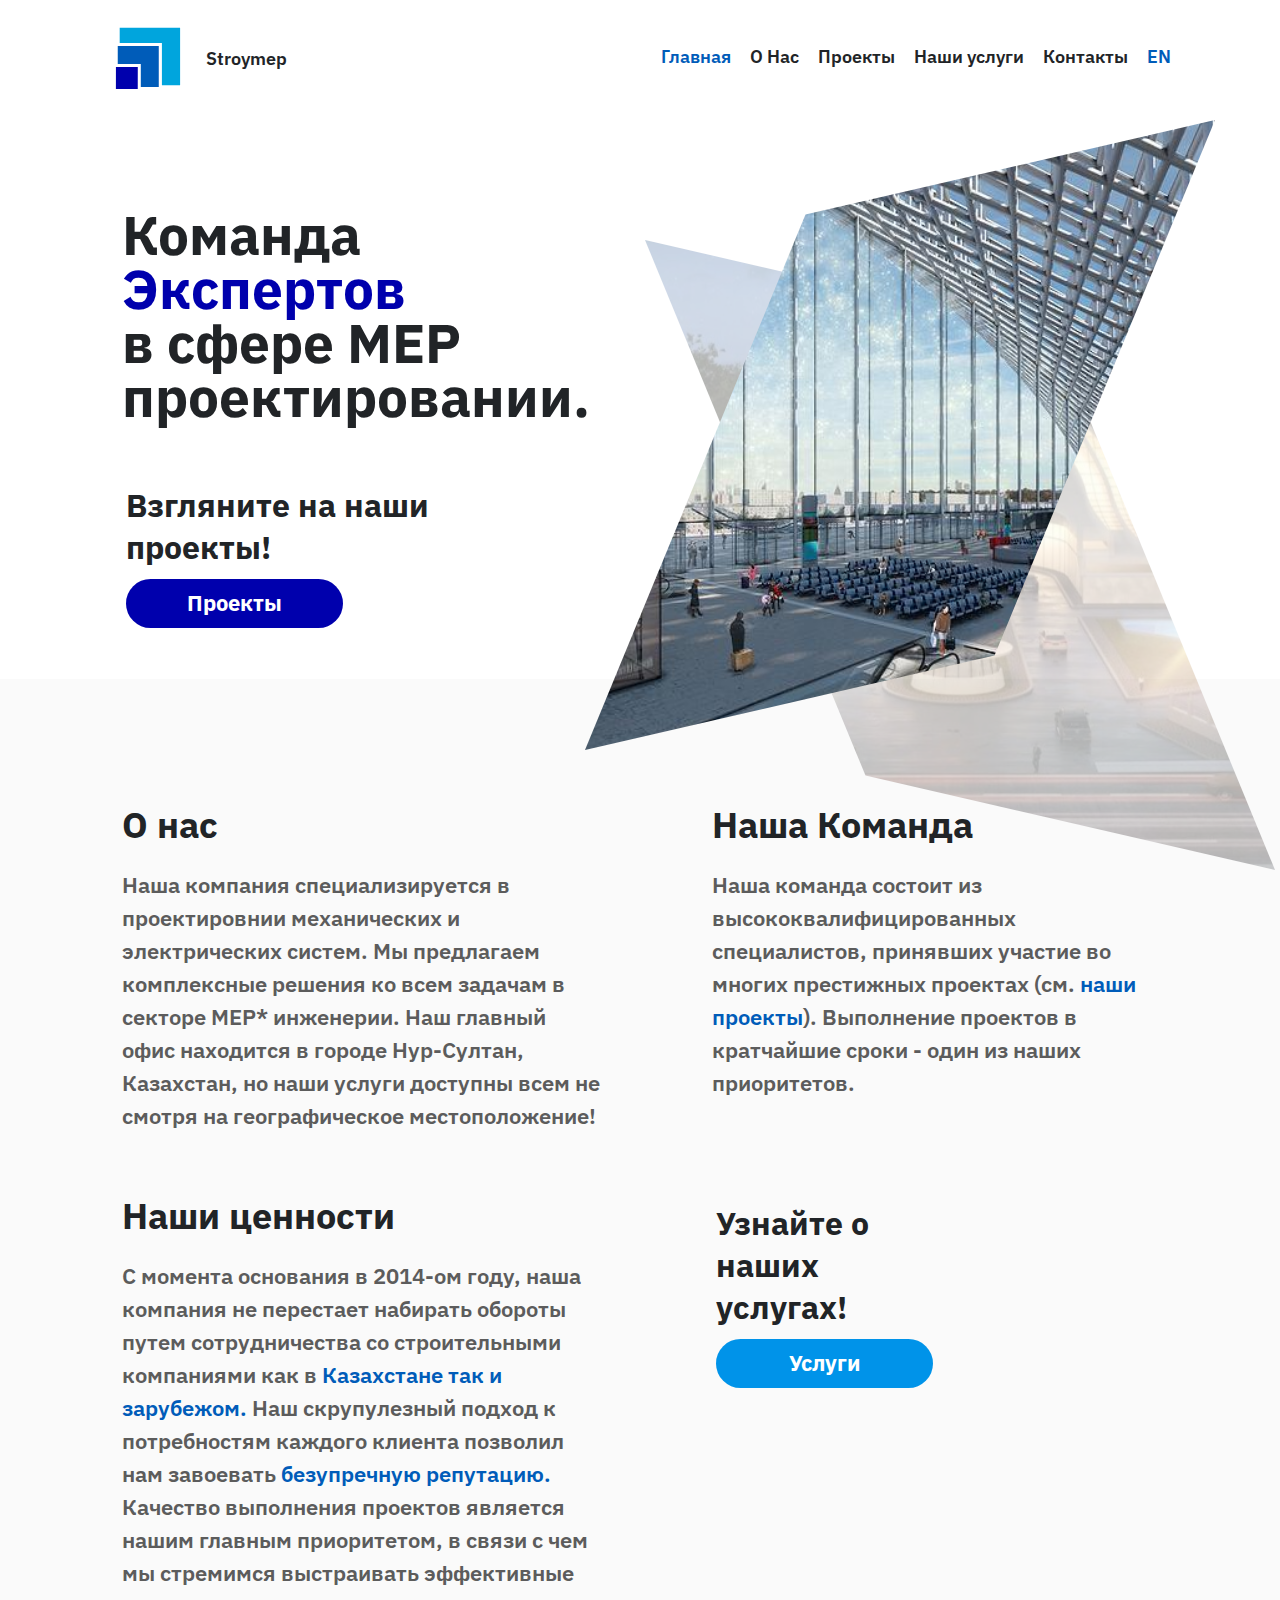
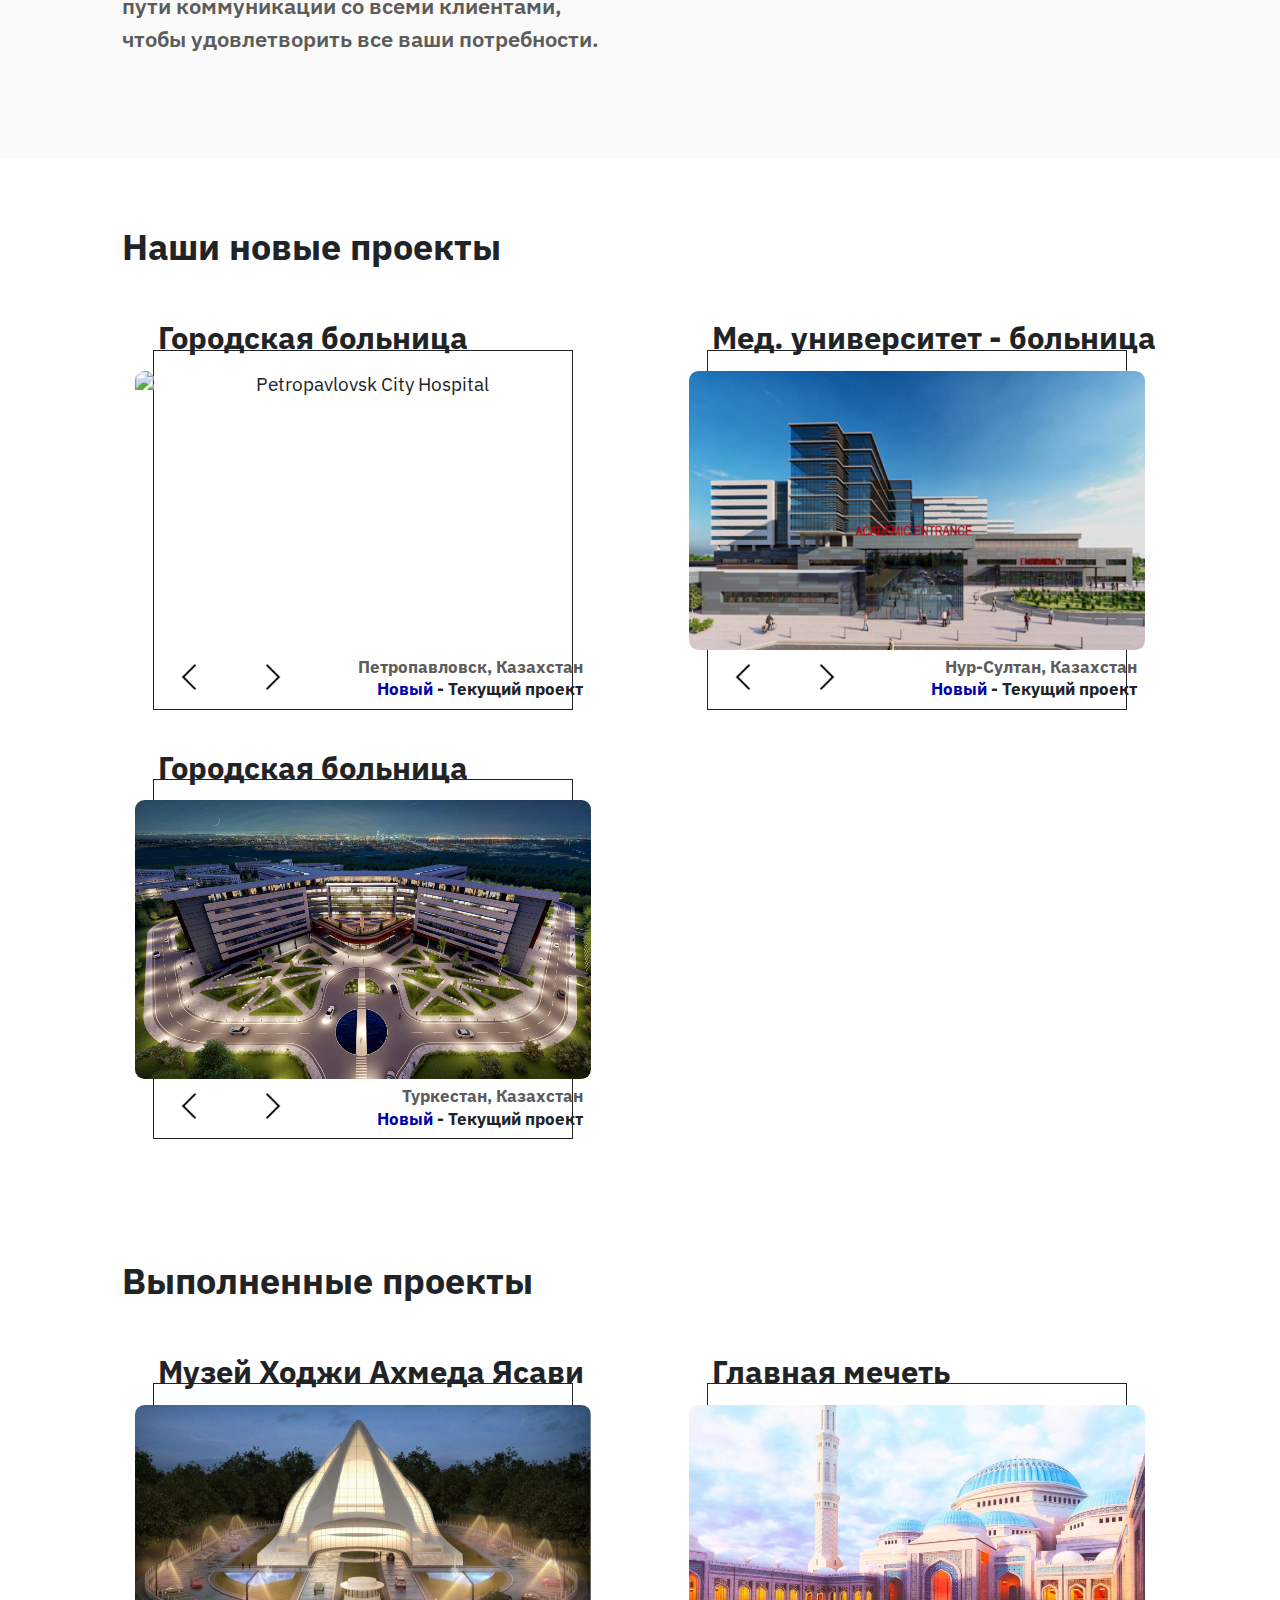
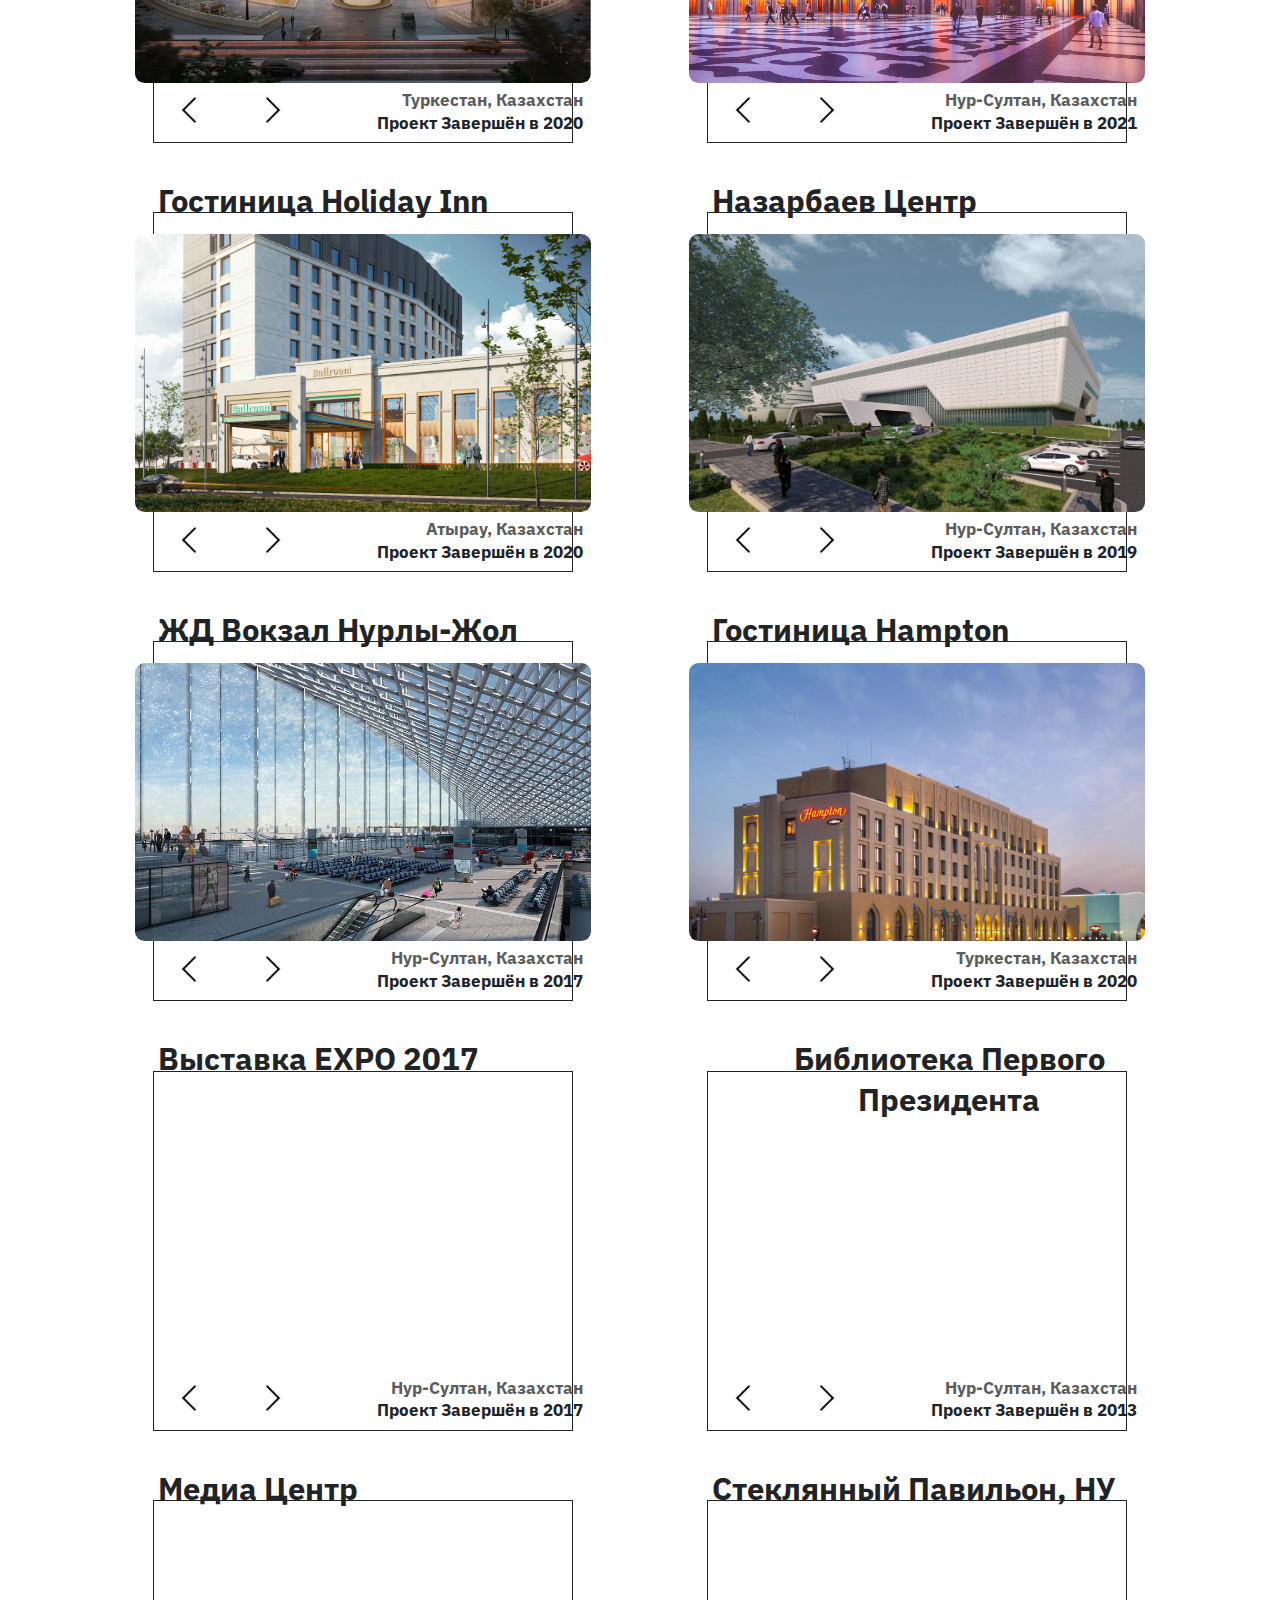
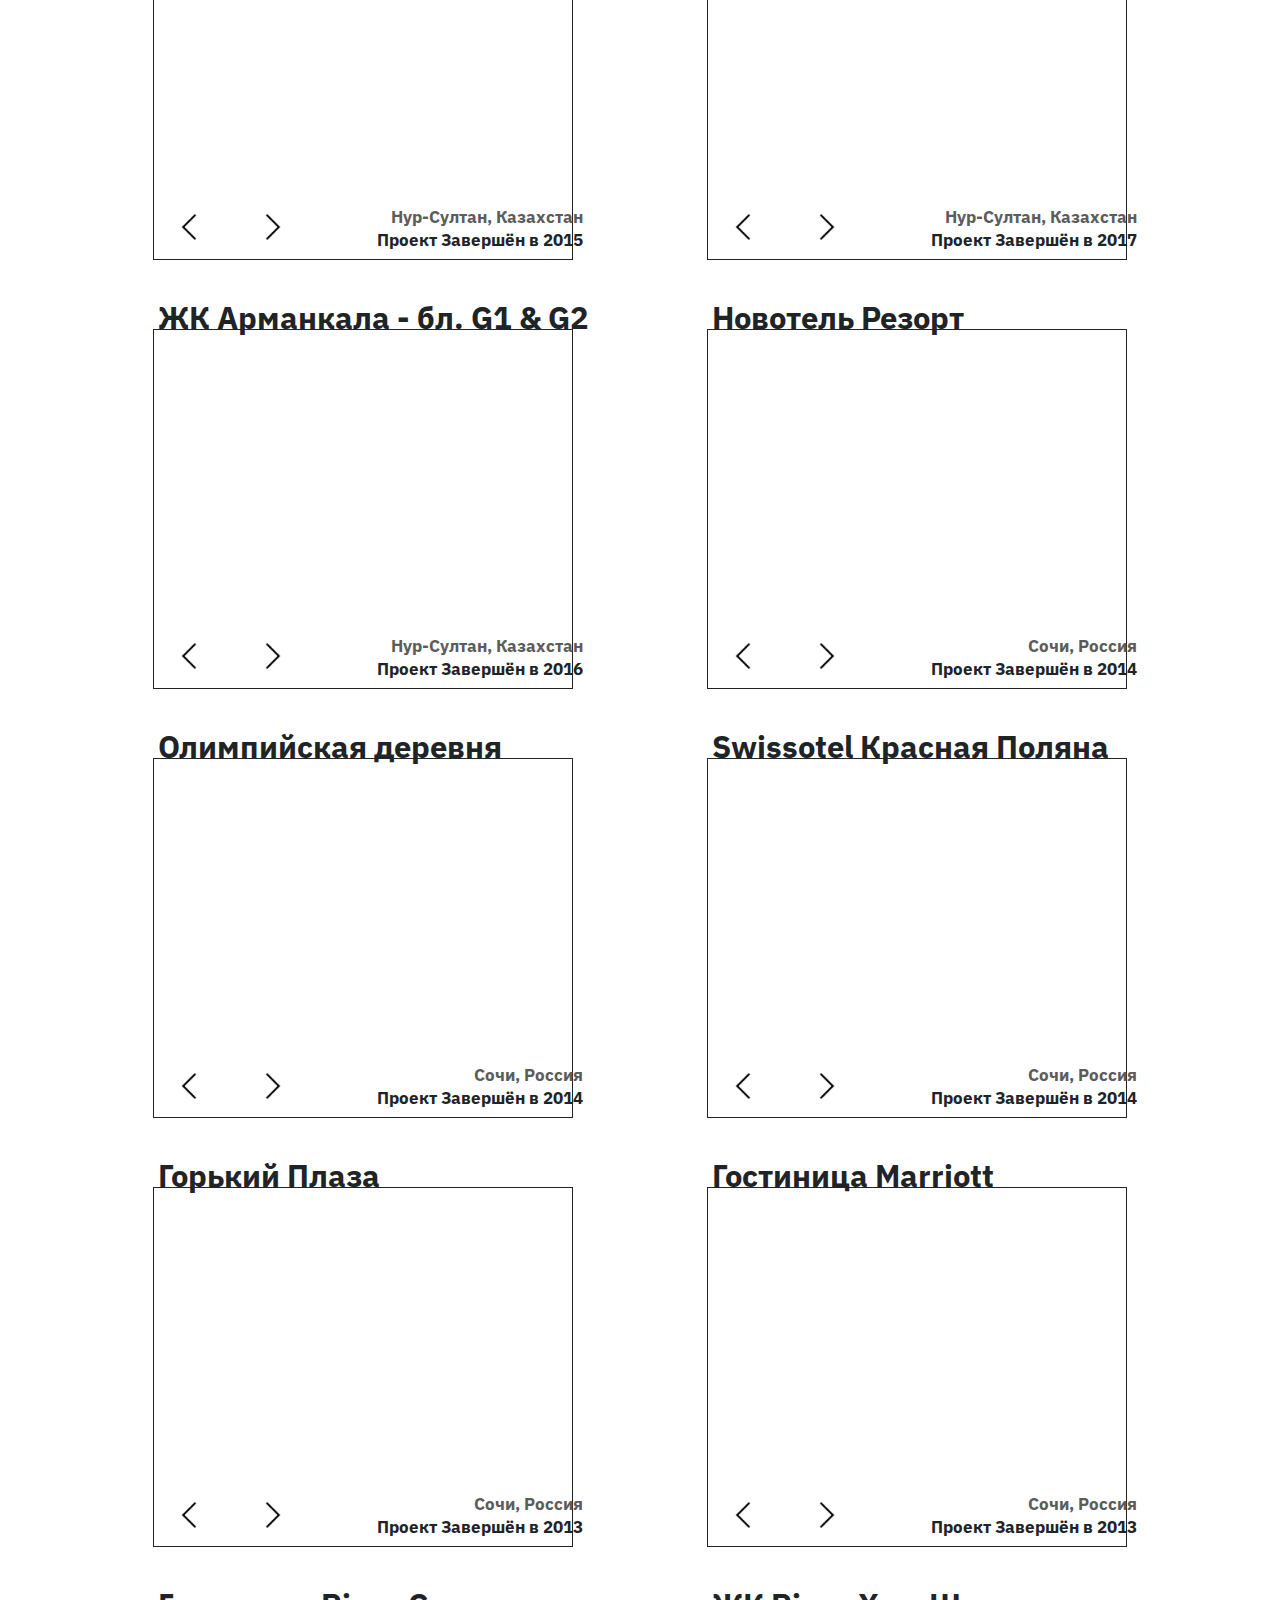
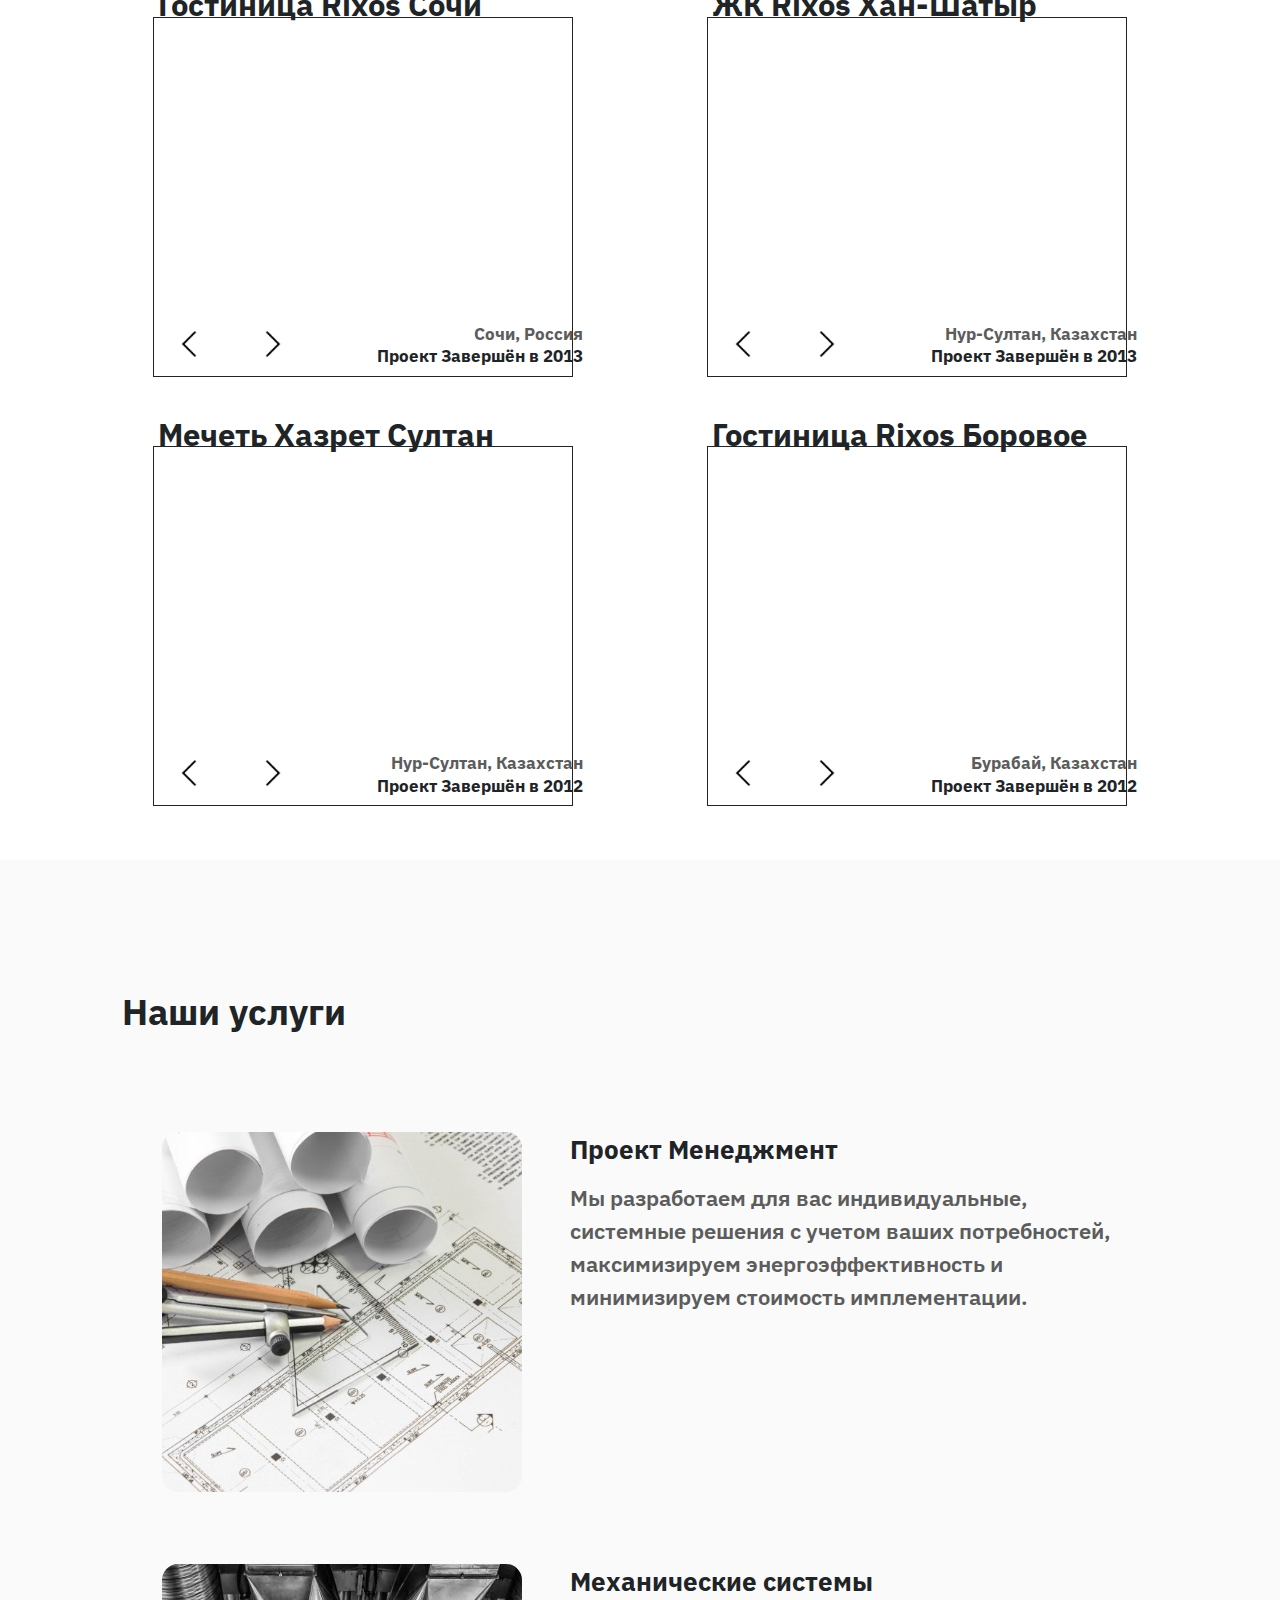
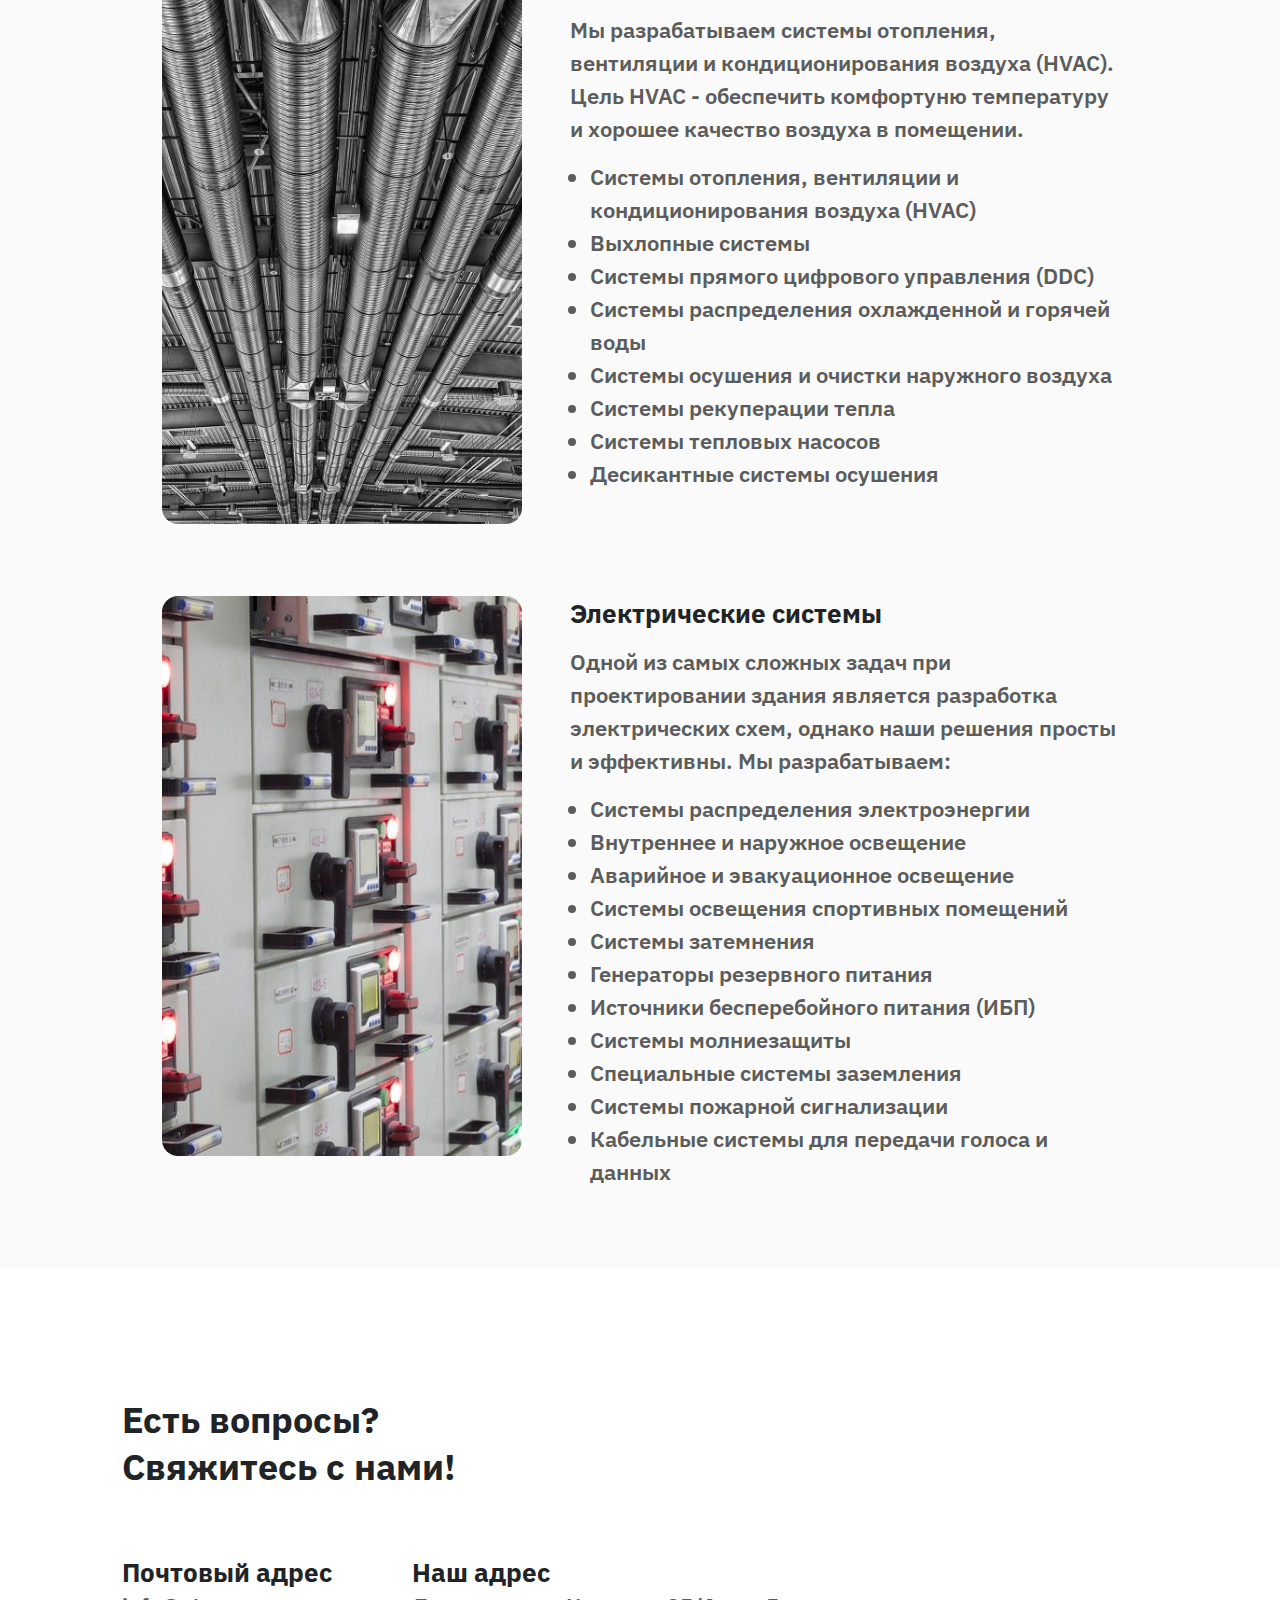
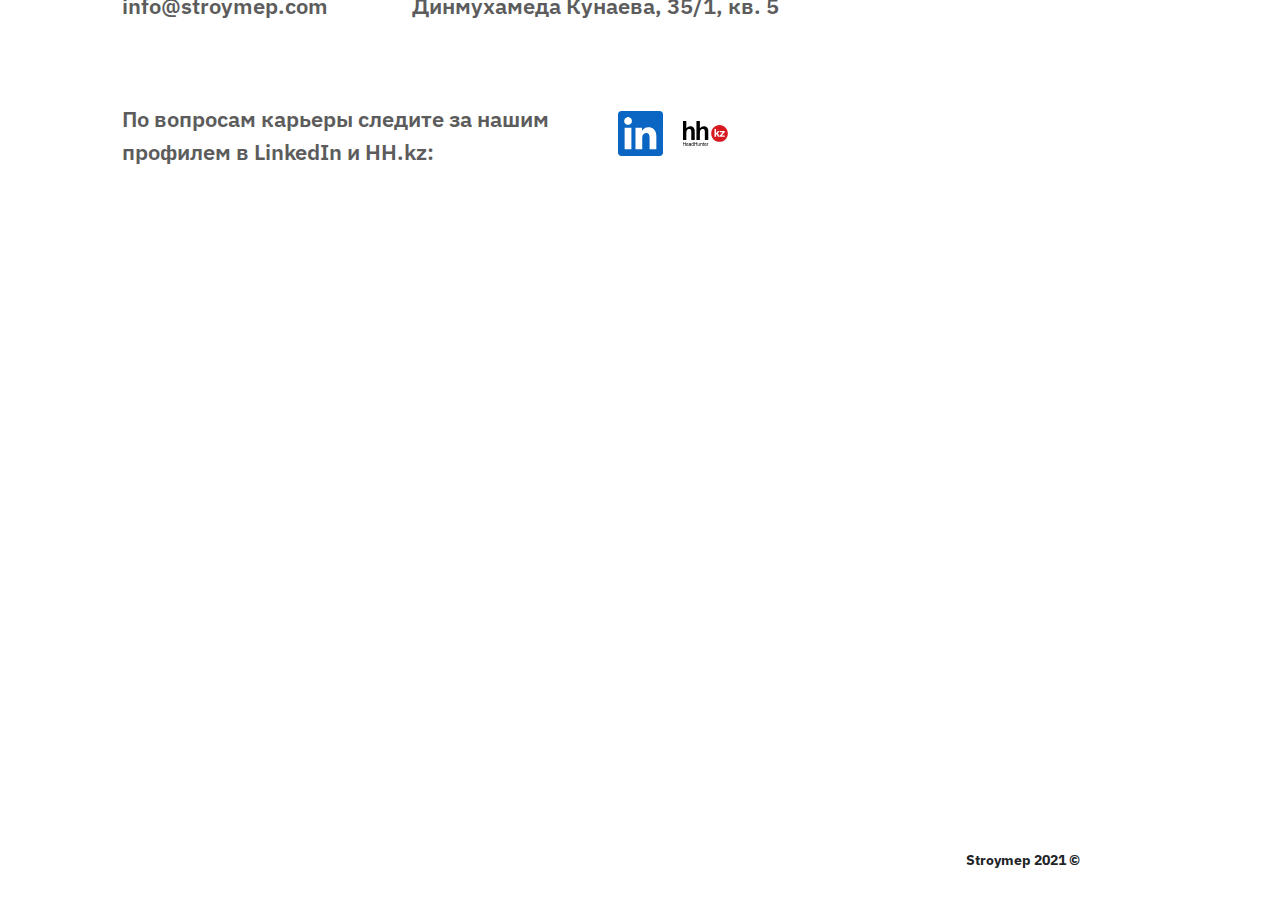
==== commit ddba831c: "address change" ====
--- a/ru.html
+++ b/ru.html
@@ -906,7 +906,7 @@
         
         <div class="contact-box">
           <h4>Наш адрес</h4>
-          <p class="p-text">Кабанбай-Батыра 35/1, кв. 5</p>
+          <p class="p-text">Динмухамеда Кунаева, 35/1, кв. 5</p>
         </div>
         <!---
         <div class="contact-box">
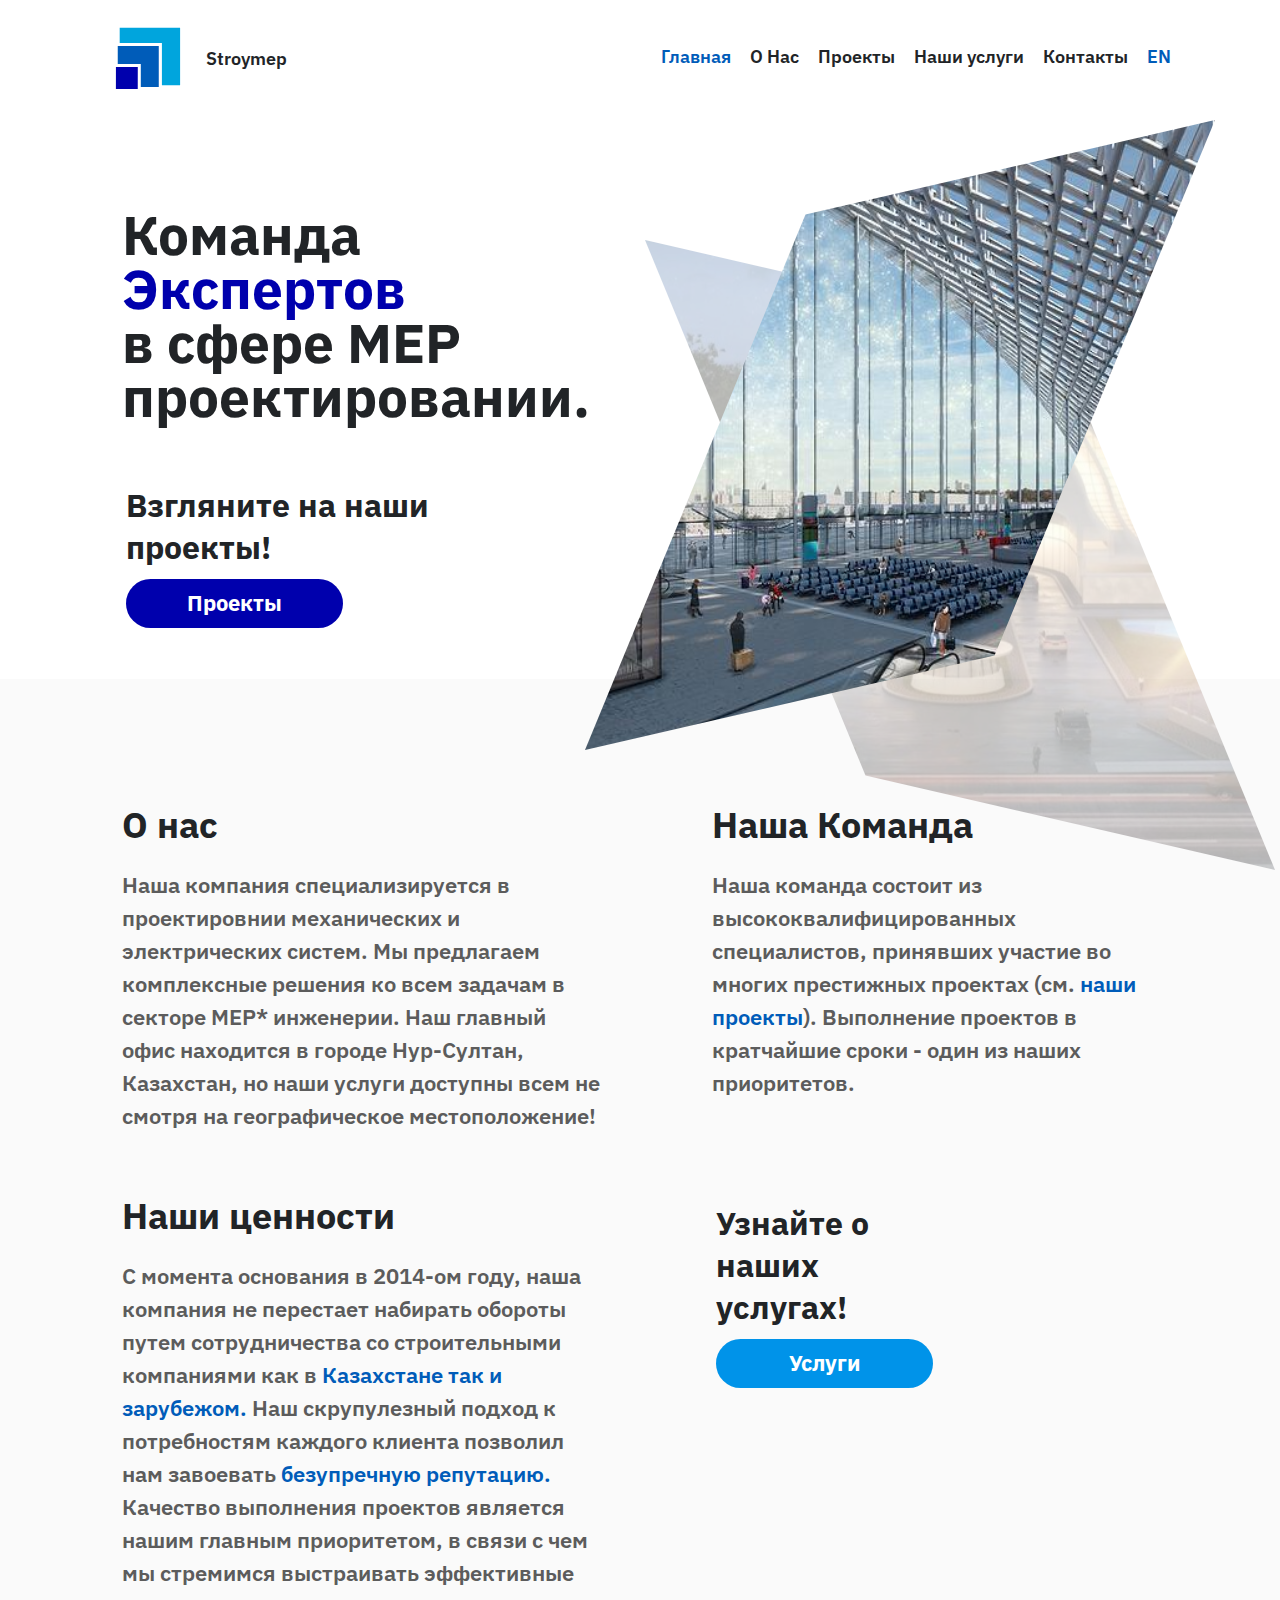
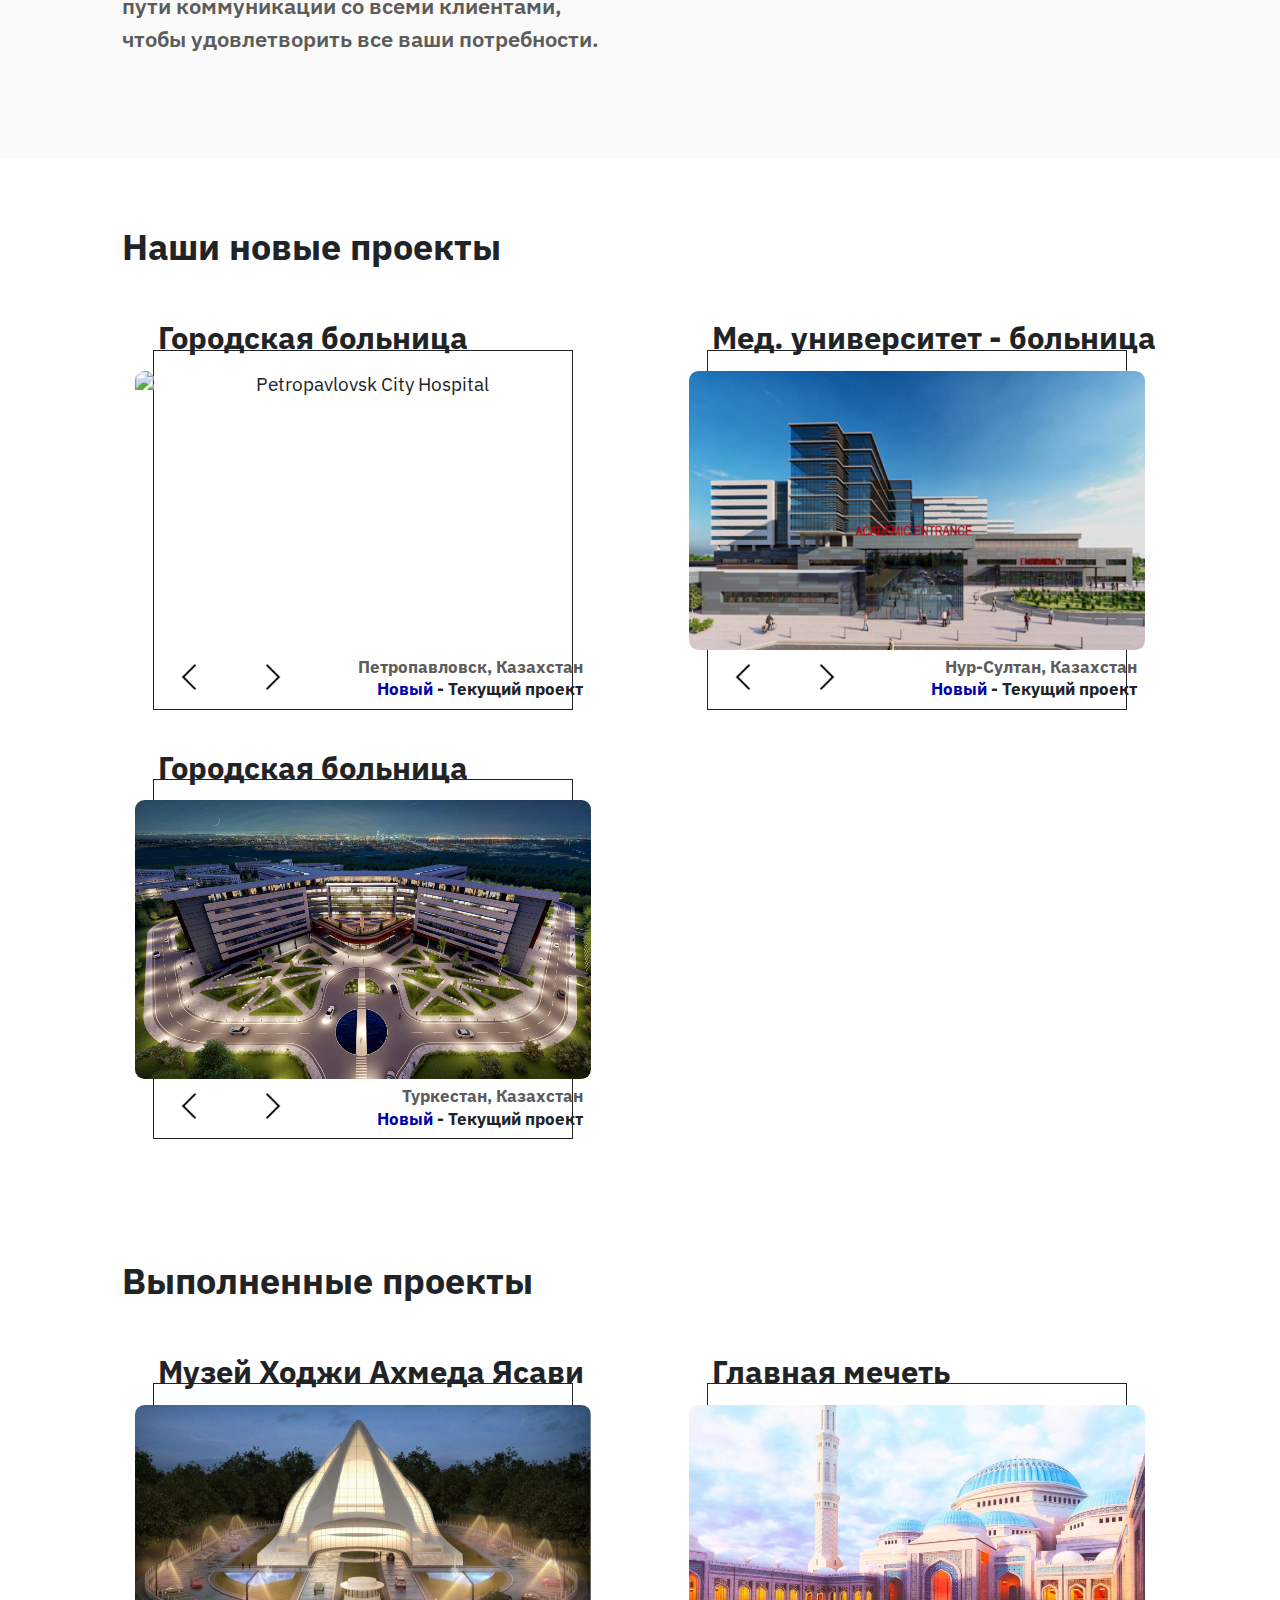
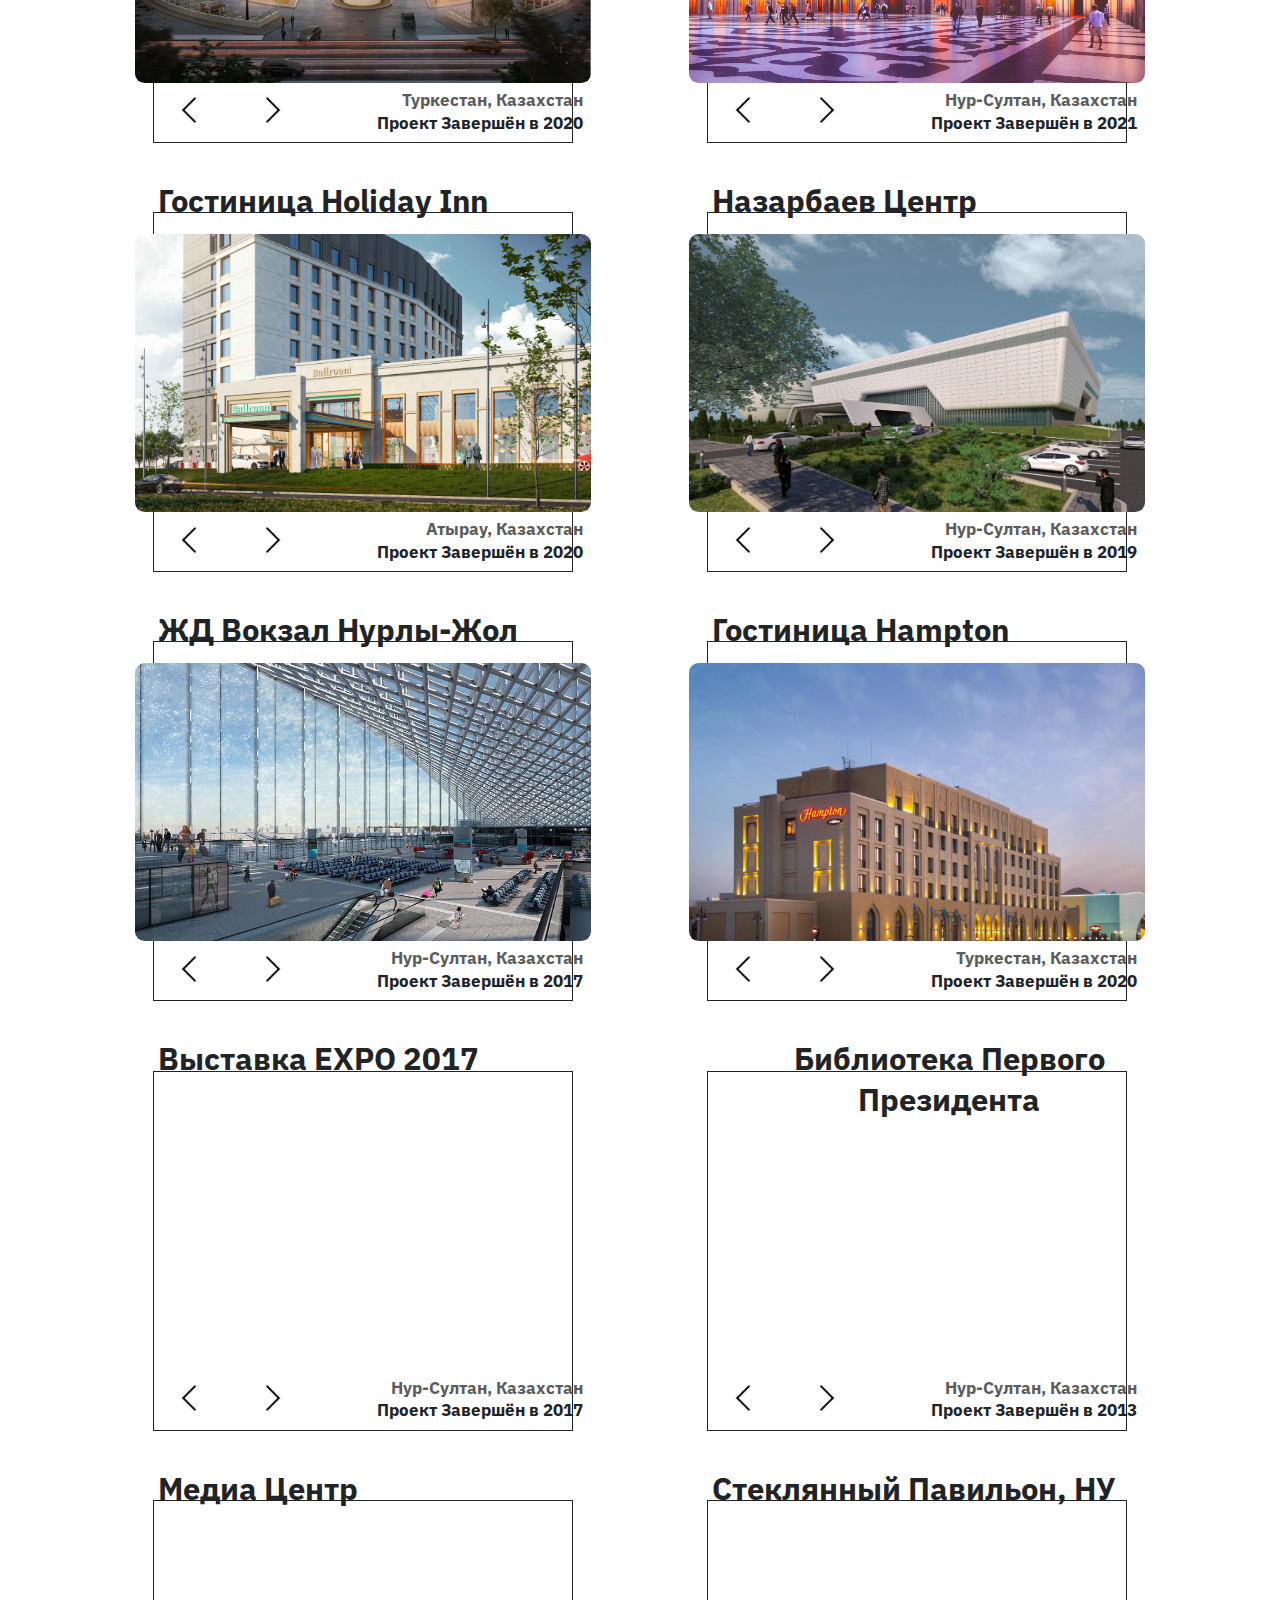
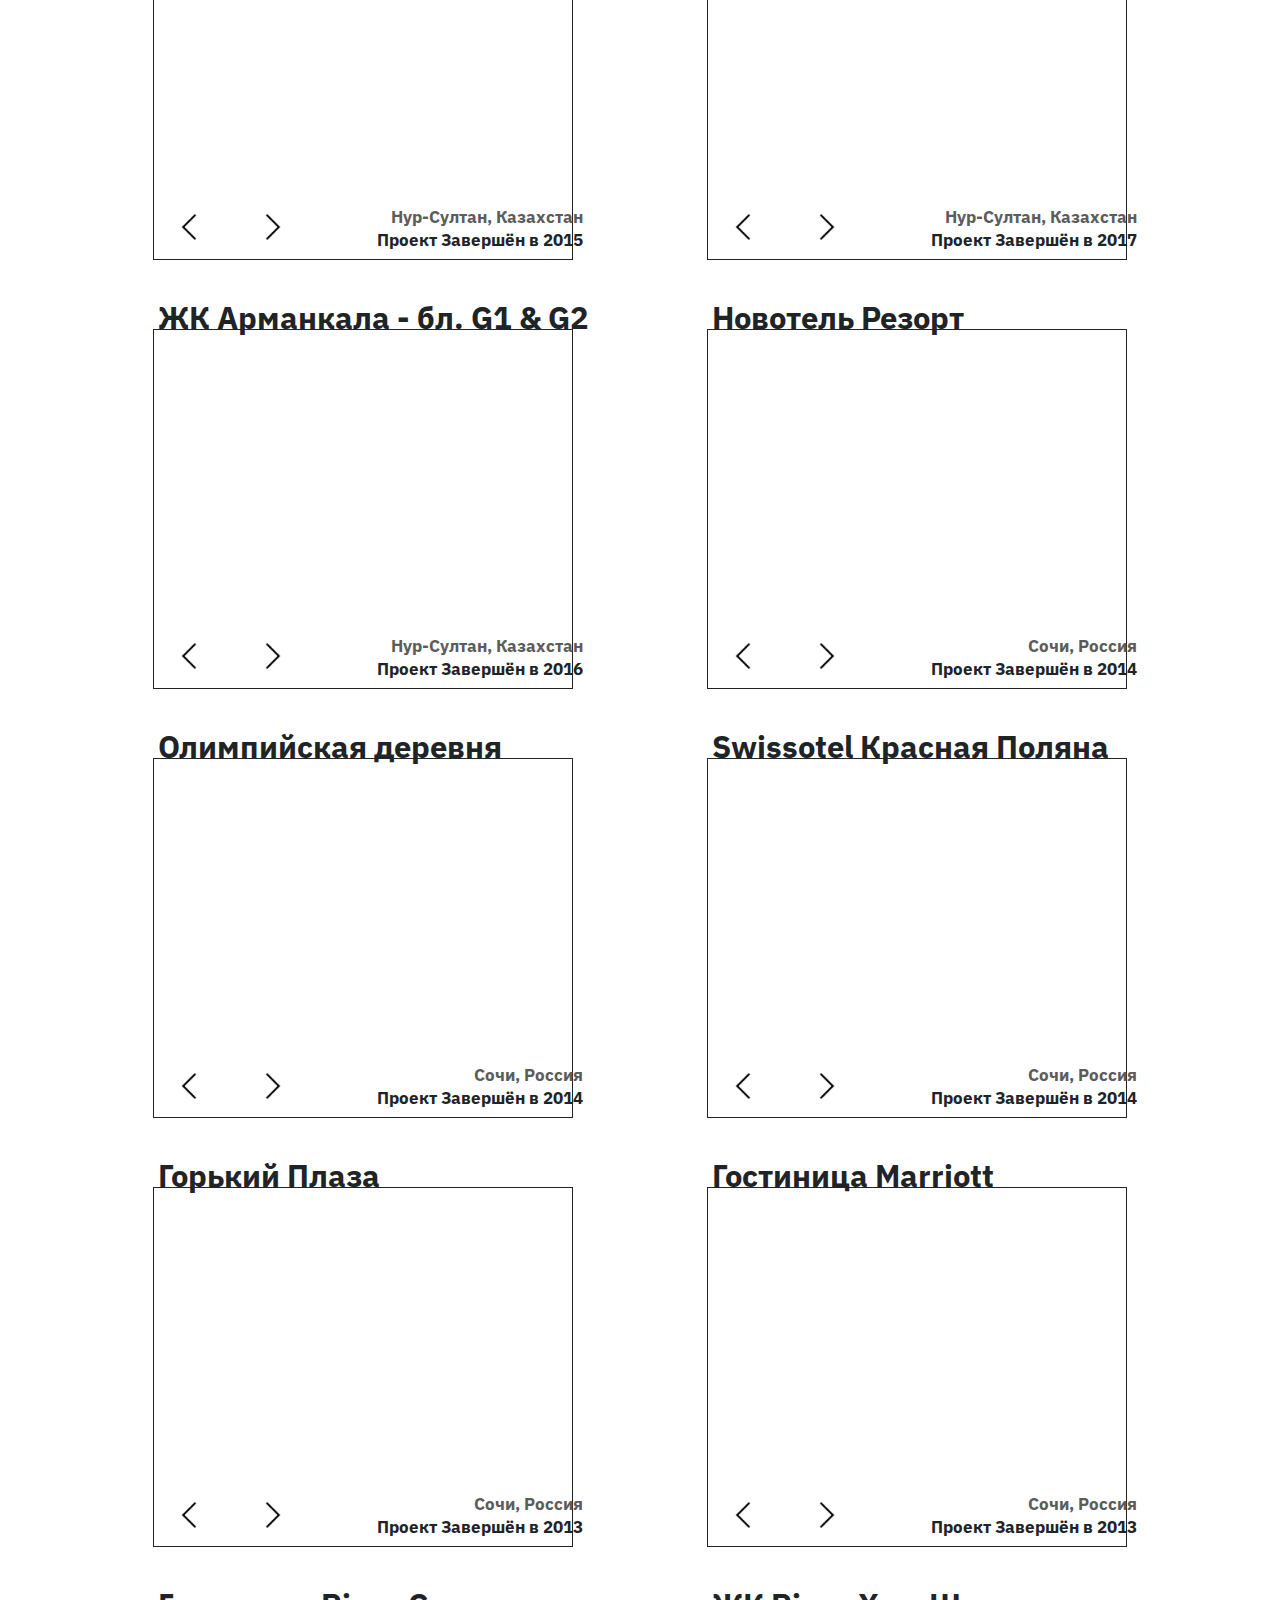
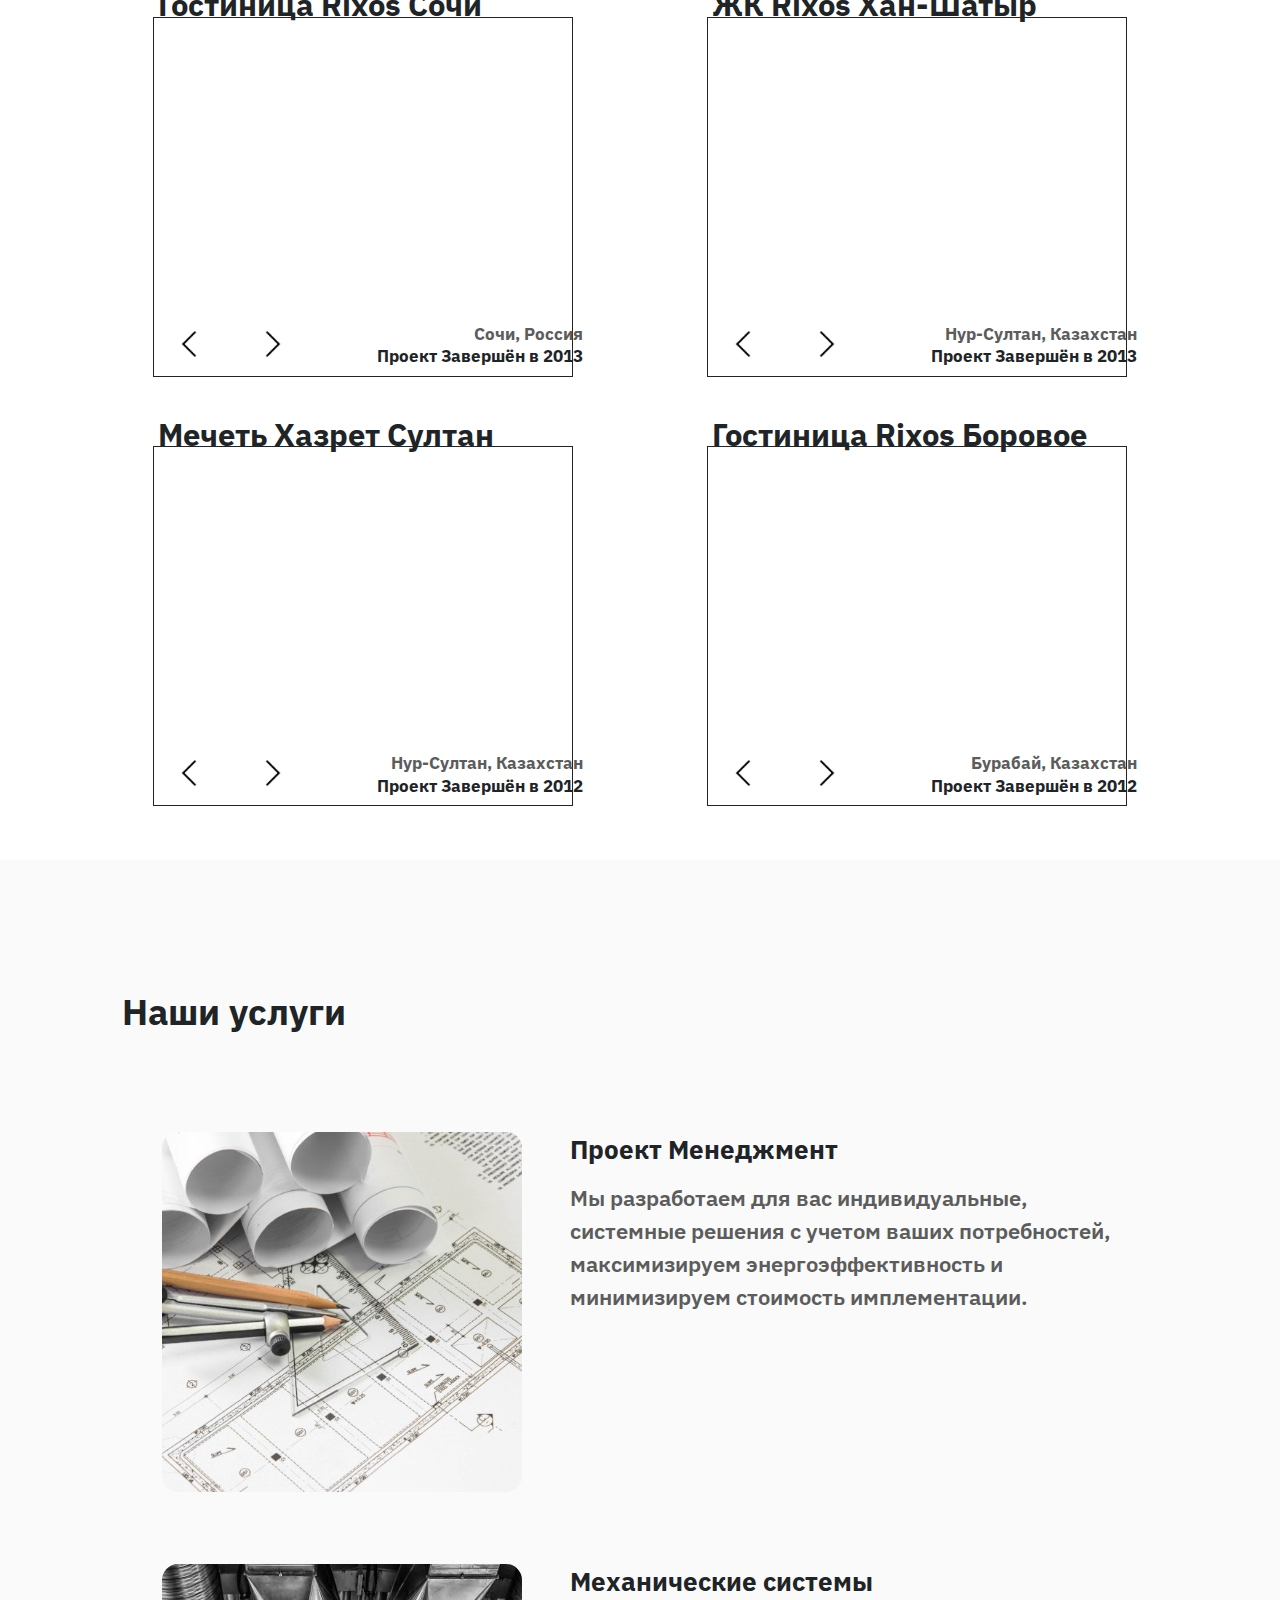
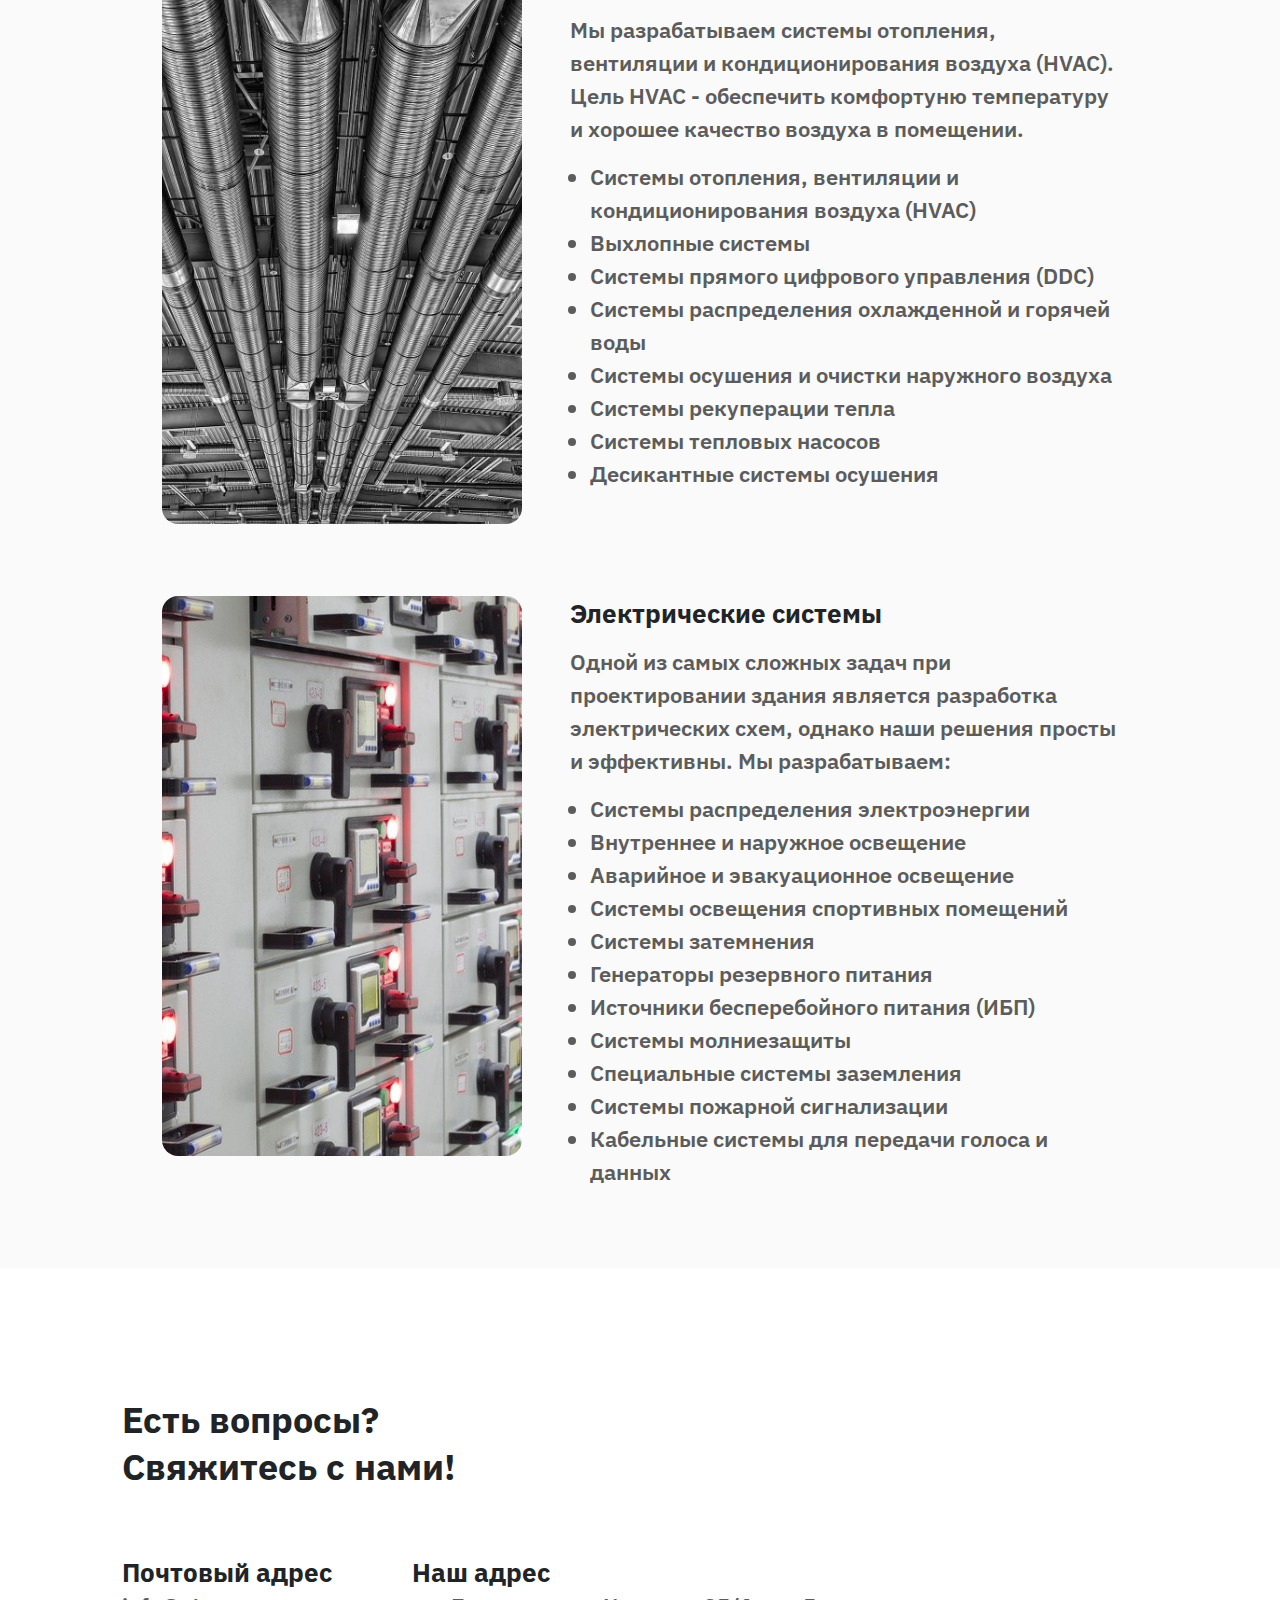
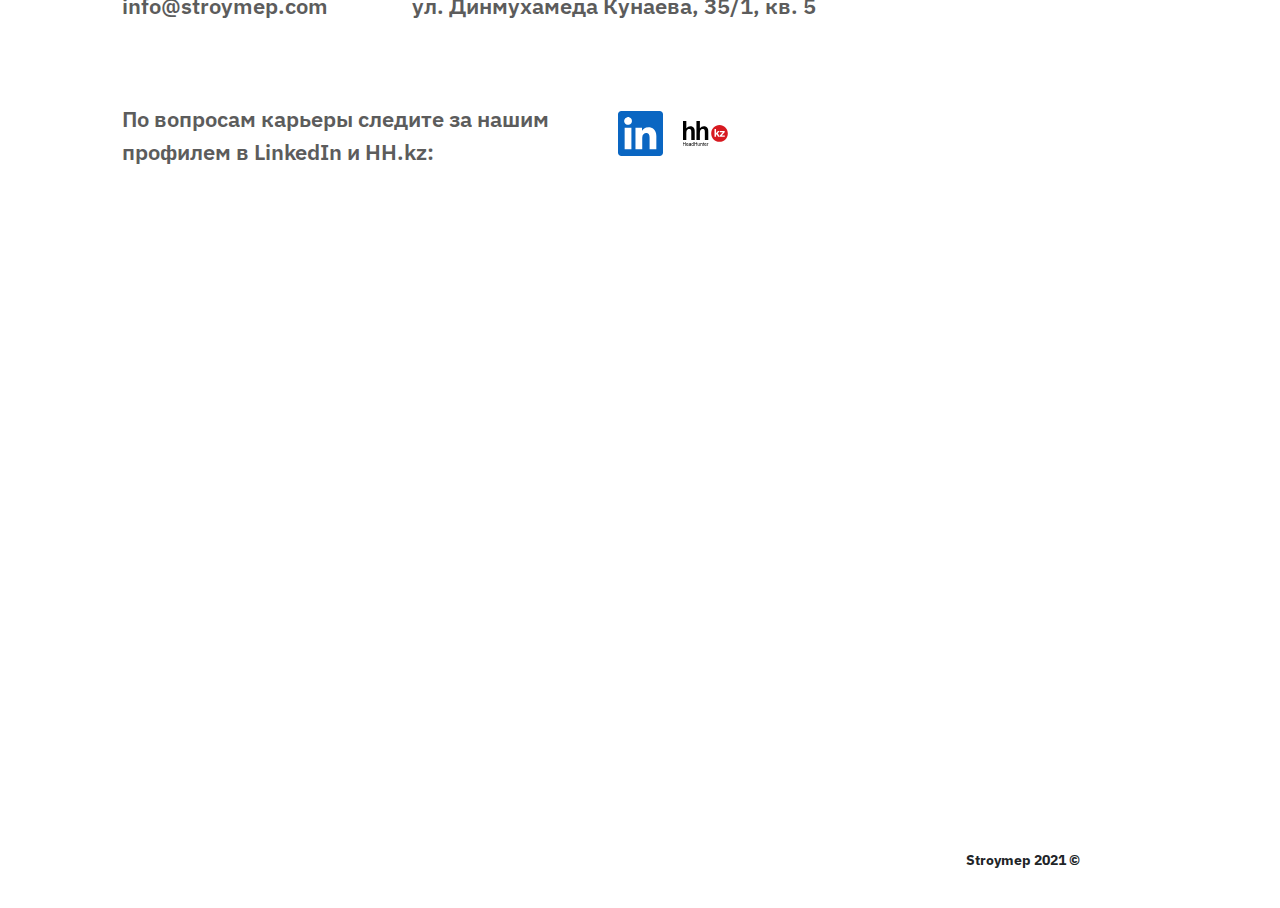
==== commit 4855e22c: "address change v2" ====
--- a/ru.html
+++ b/ru.html
@@ -906,7 +906,7 @@
         
         <div class="contact-box">
           <h4>Наш адрес</h4>
-          <p class="p-text">Динмухамеда Кунаева, 35/1, кв. 5</p>
+          <p class="p-text">ул. Динмухамеда Кунаева, 35/1, кв. 5</p>
         </div>
         <!---
         <div class="contact-box">
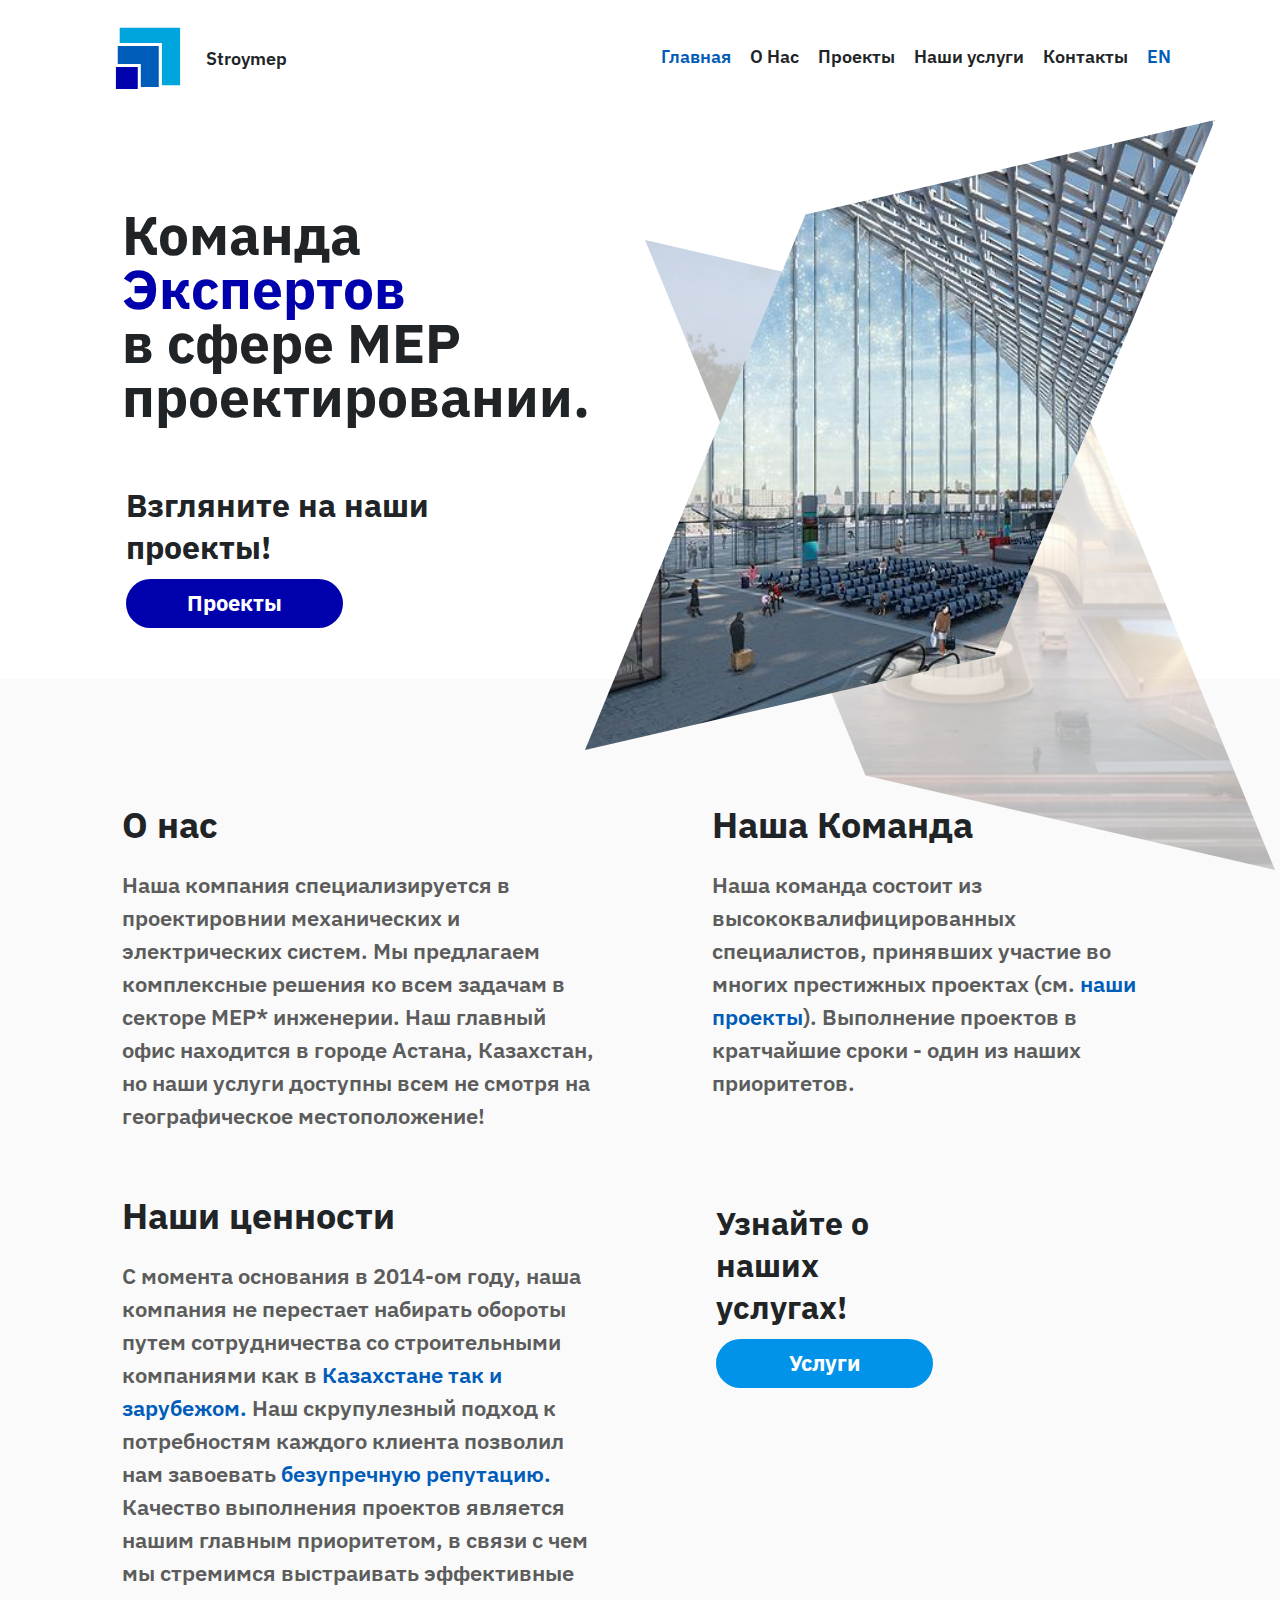
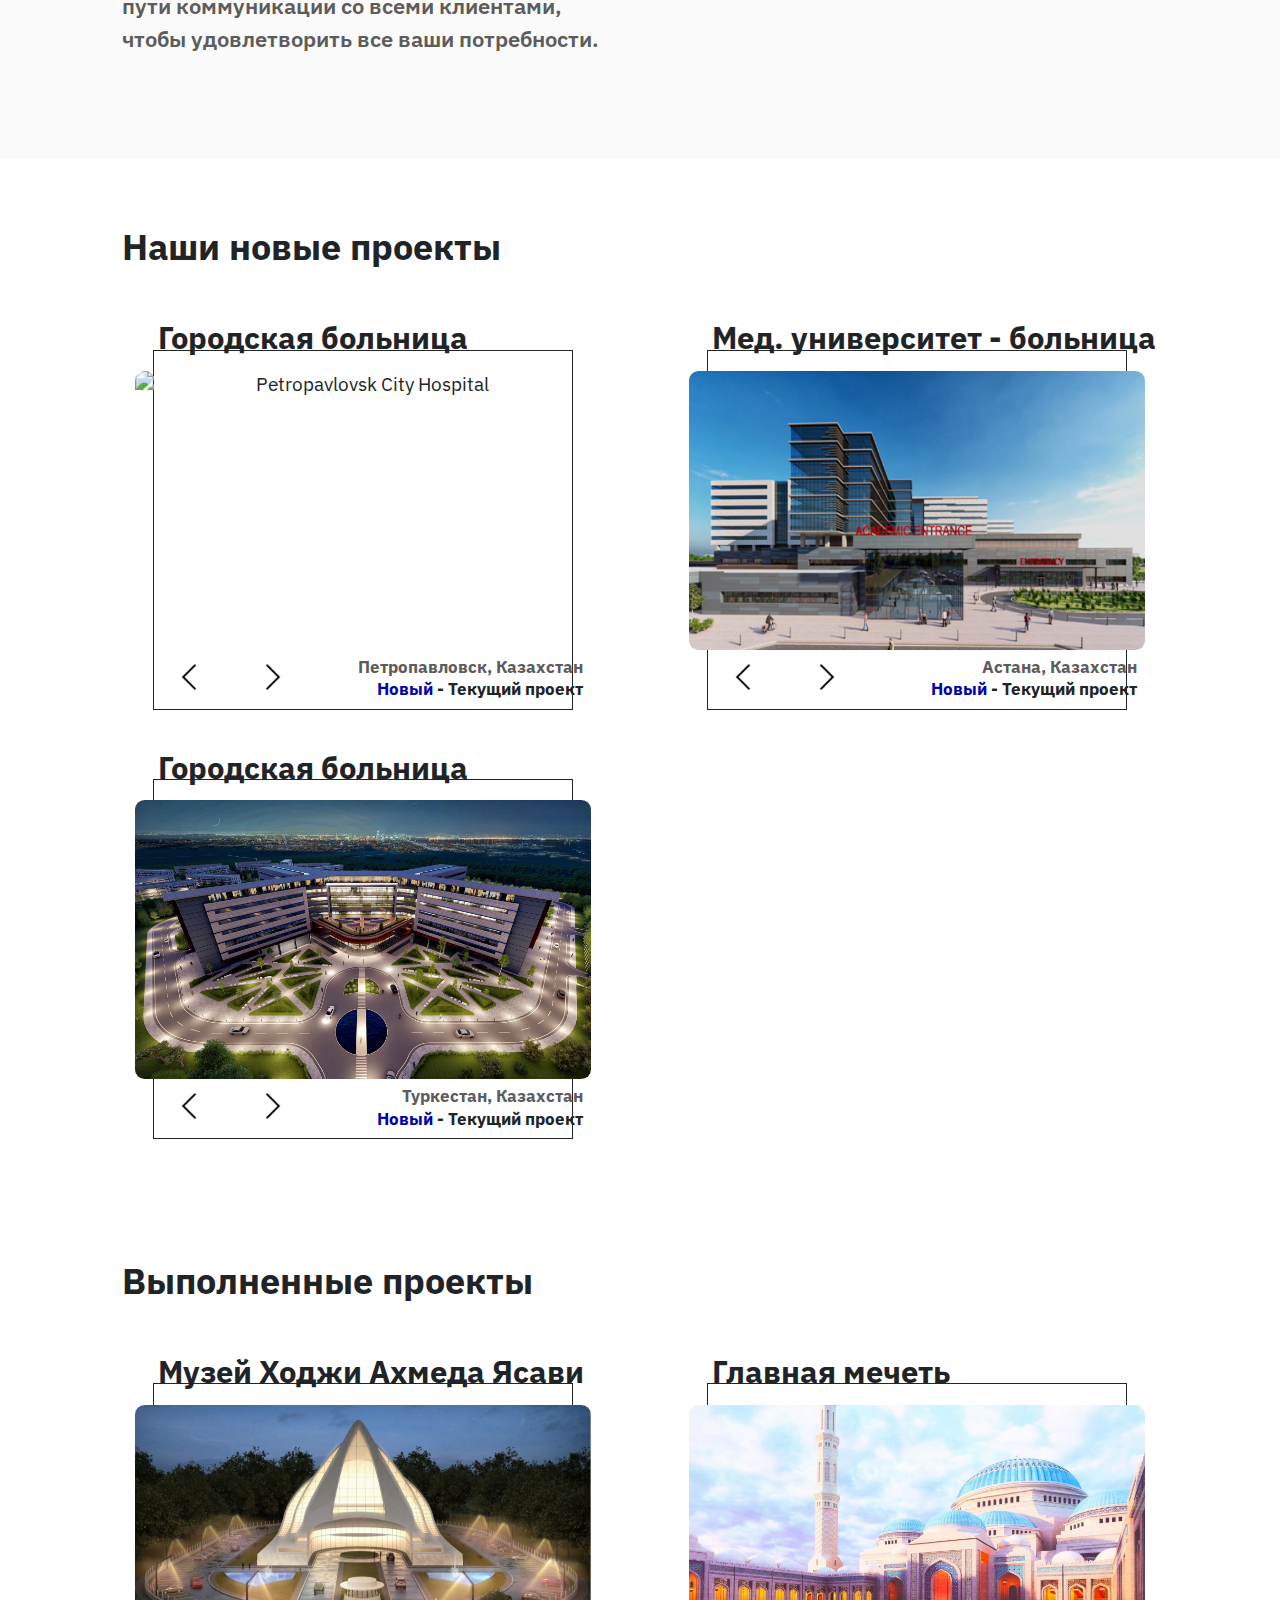
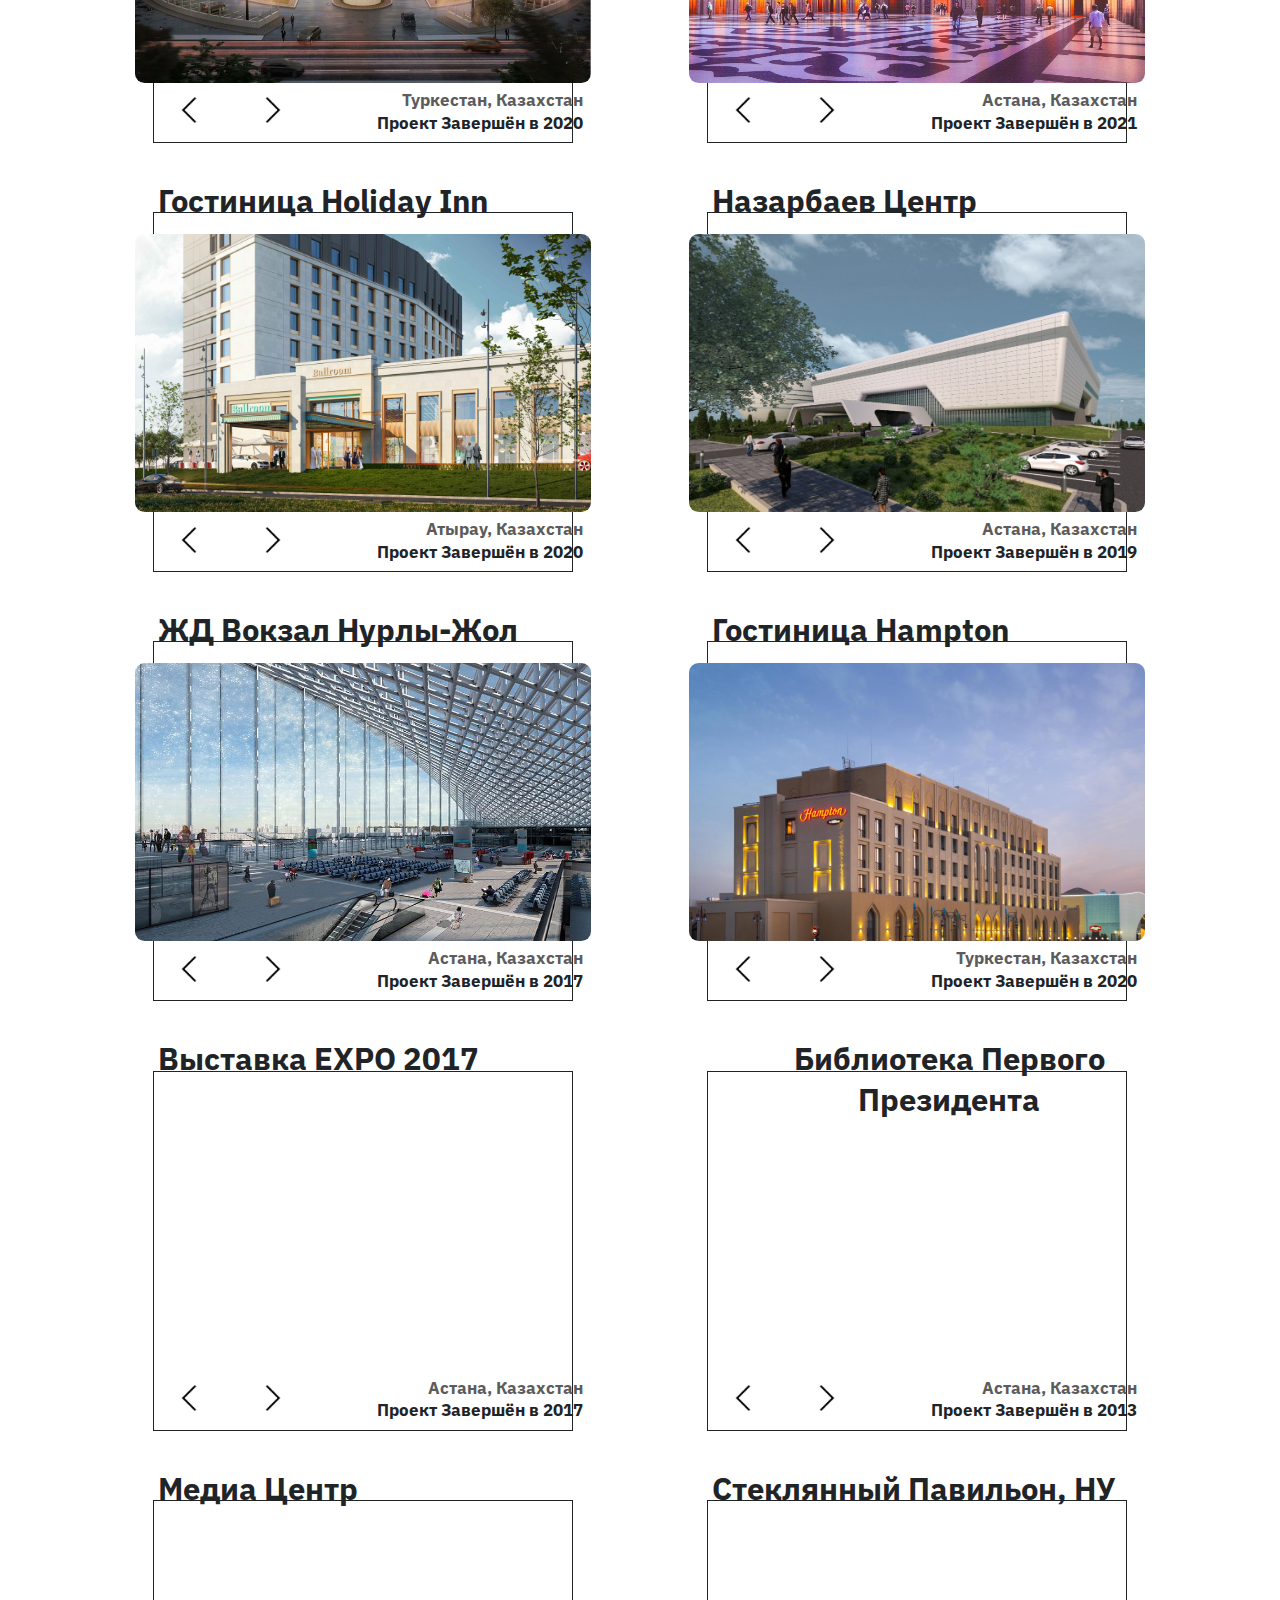
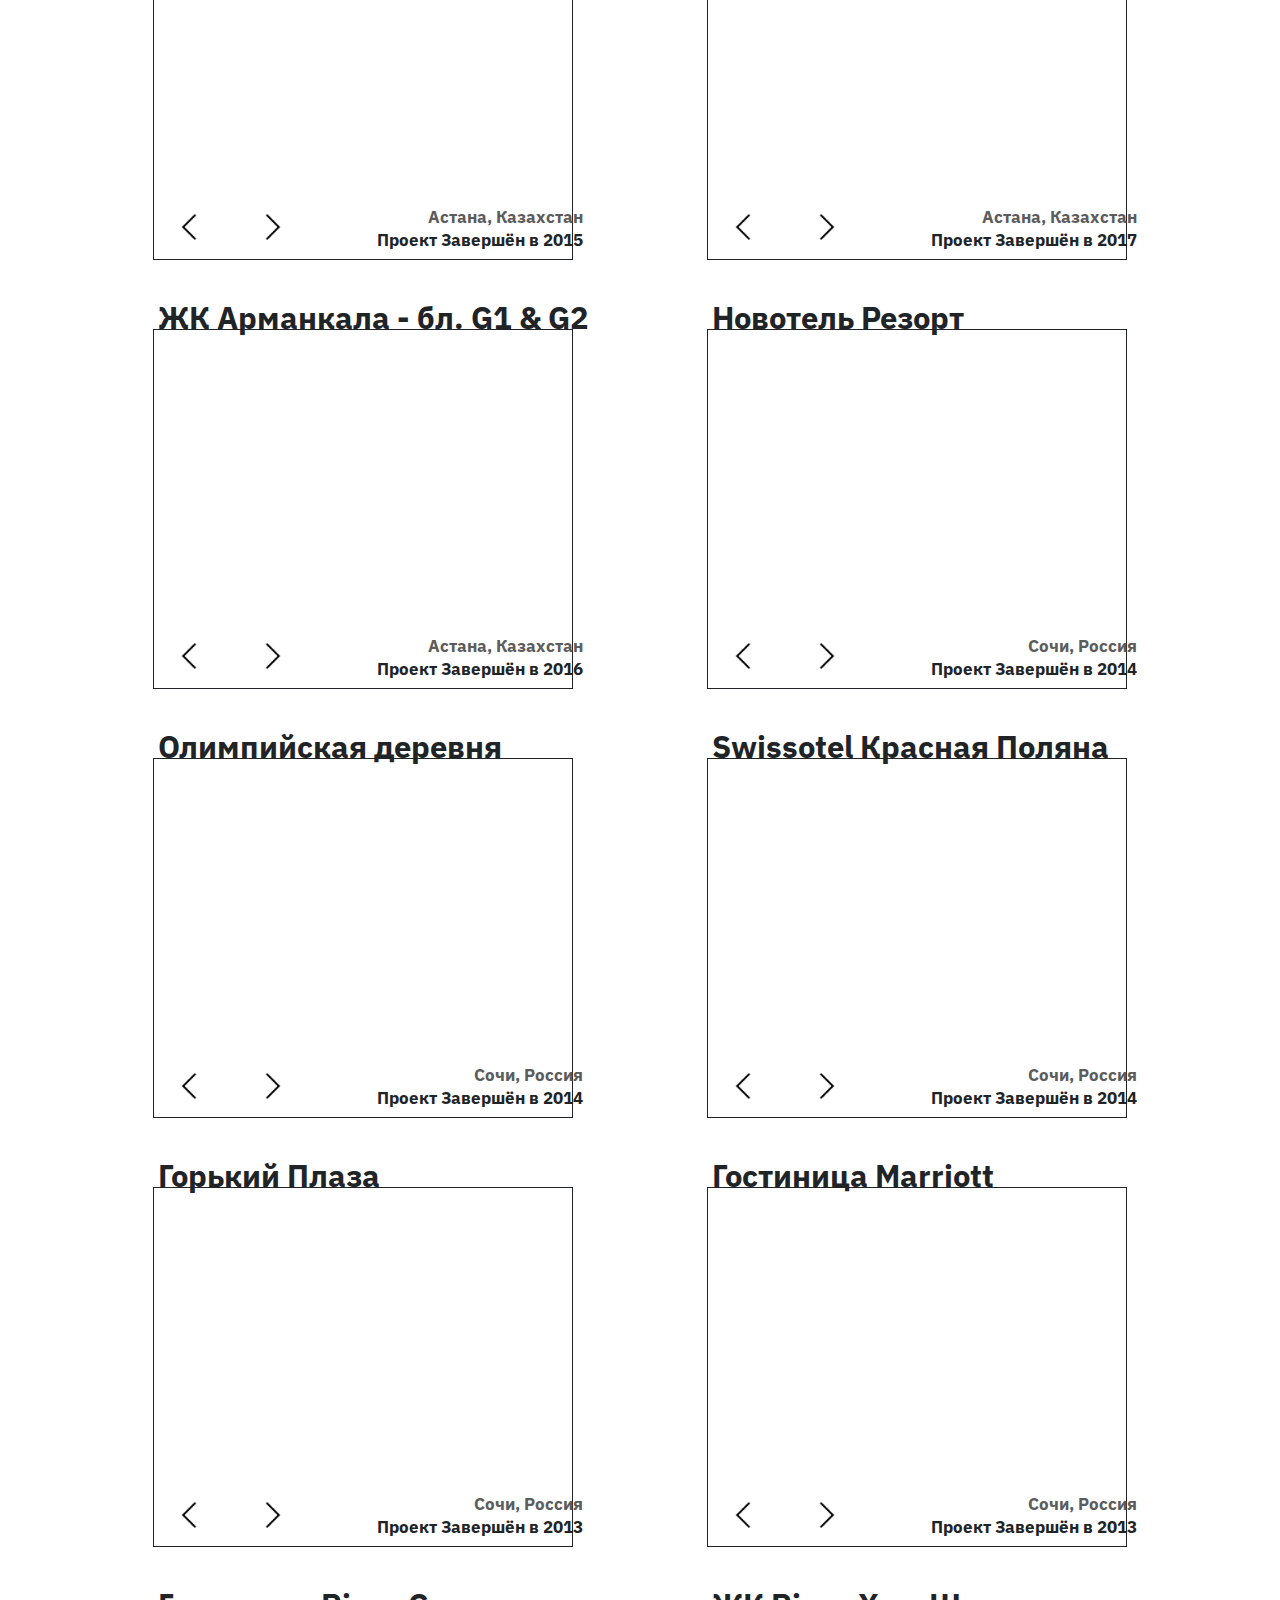
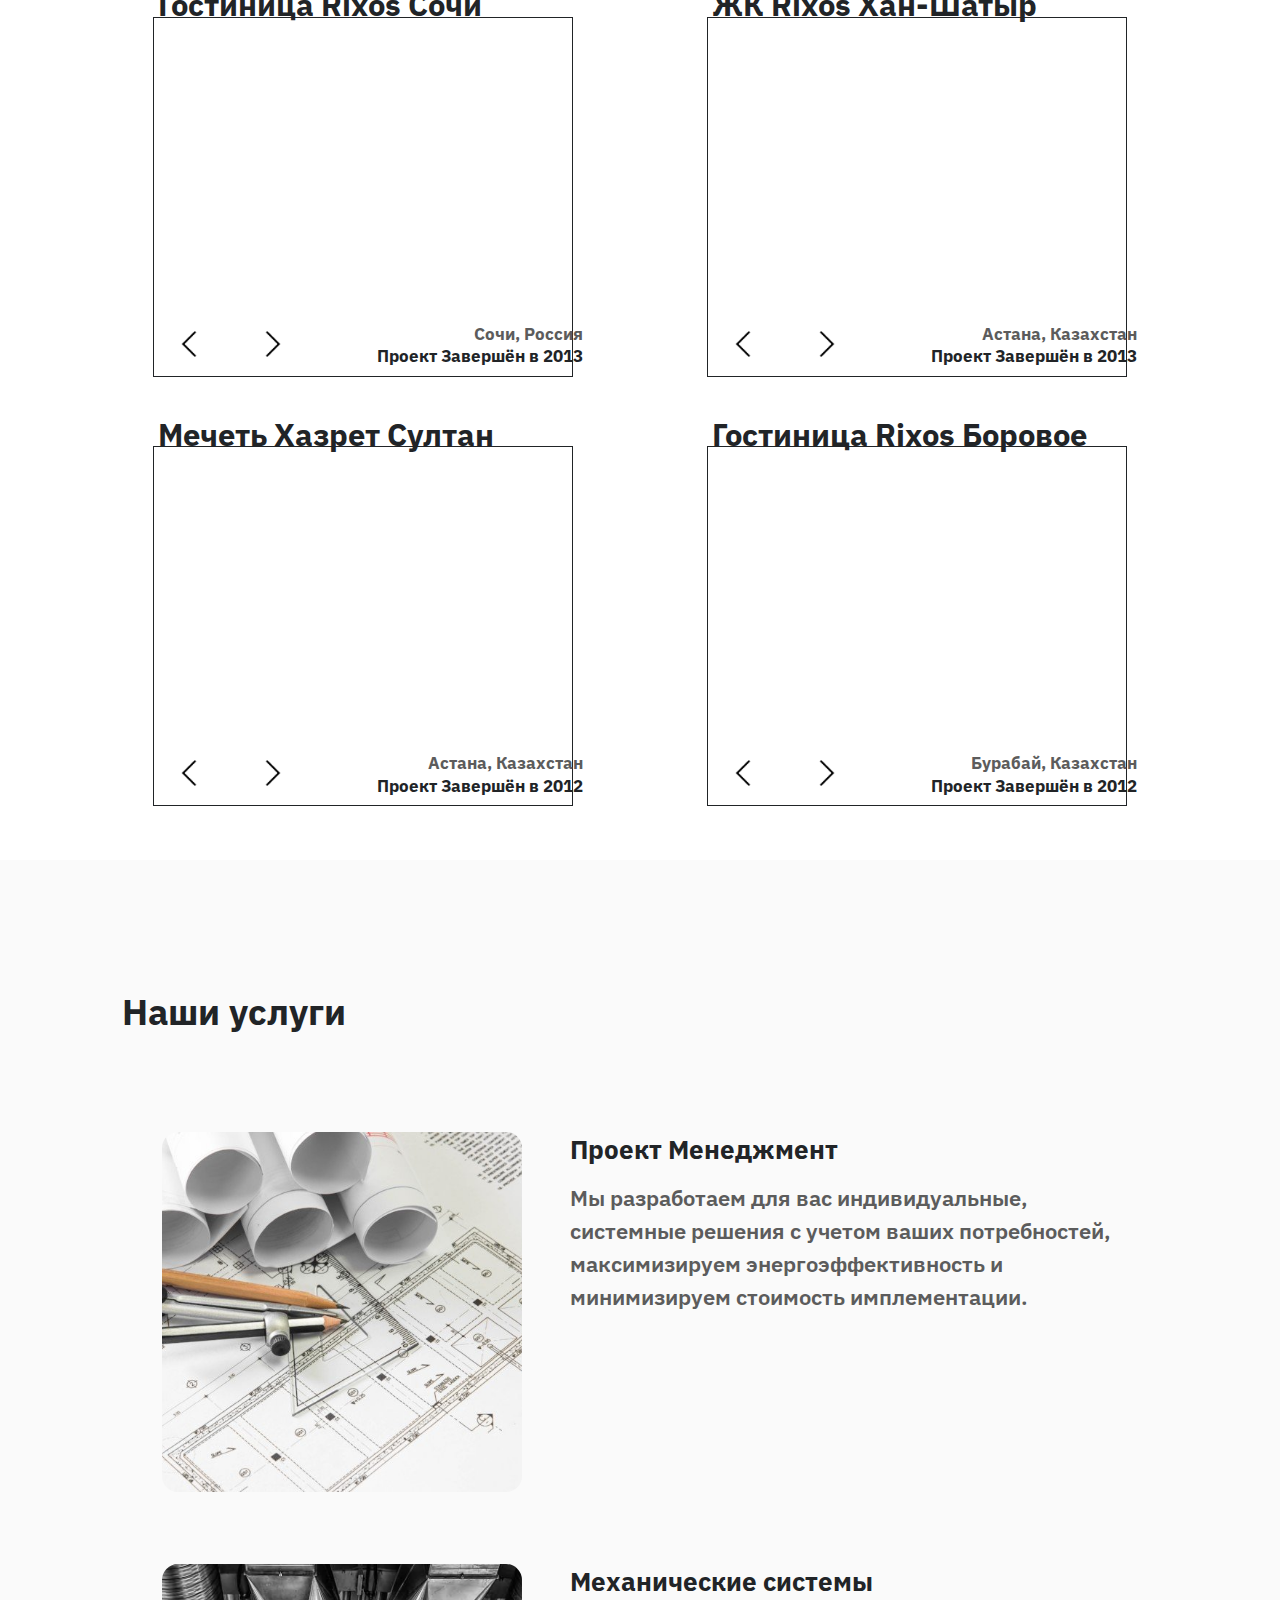
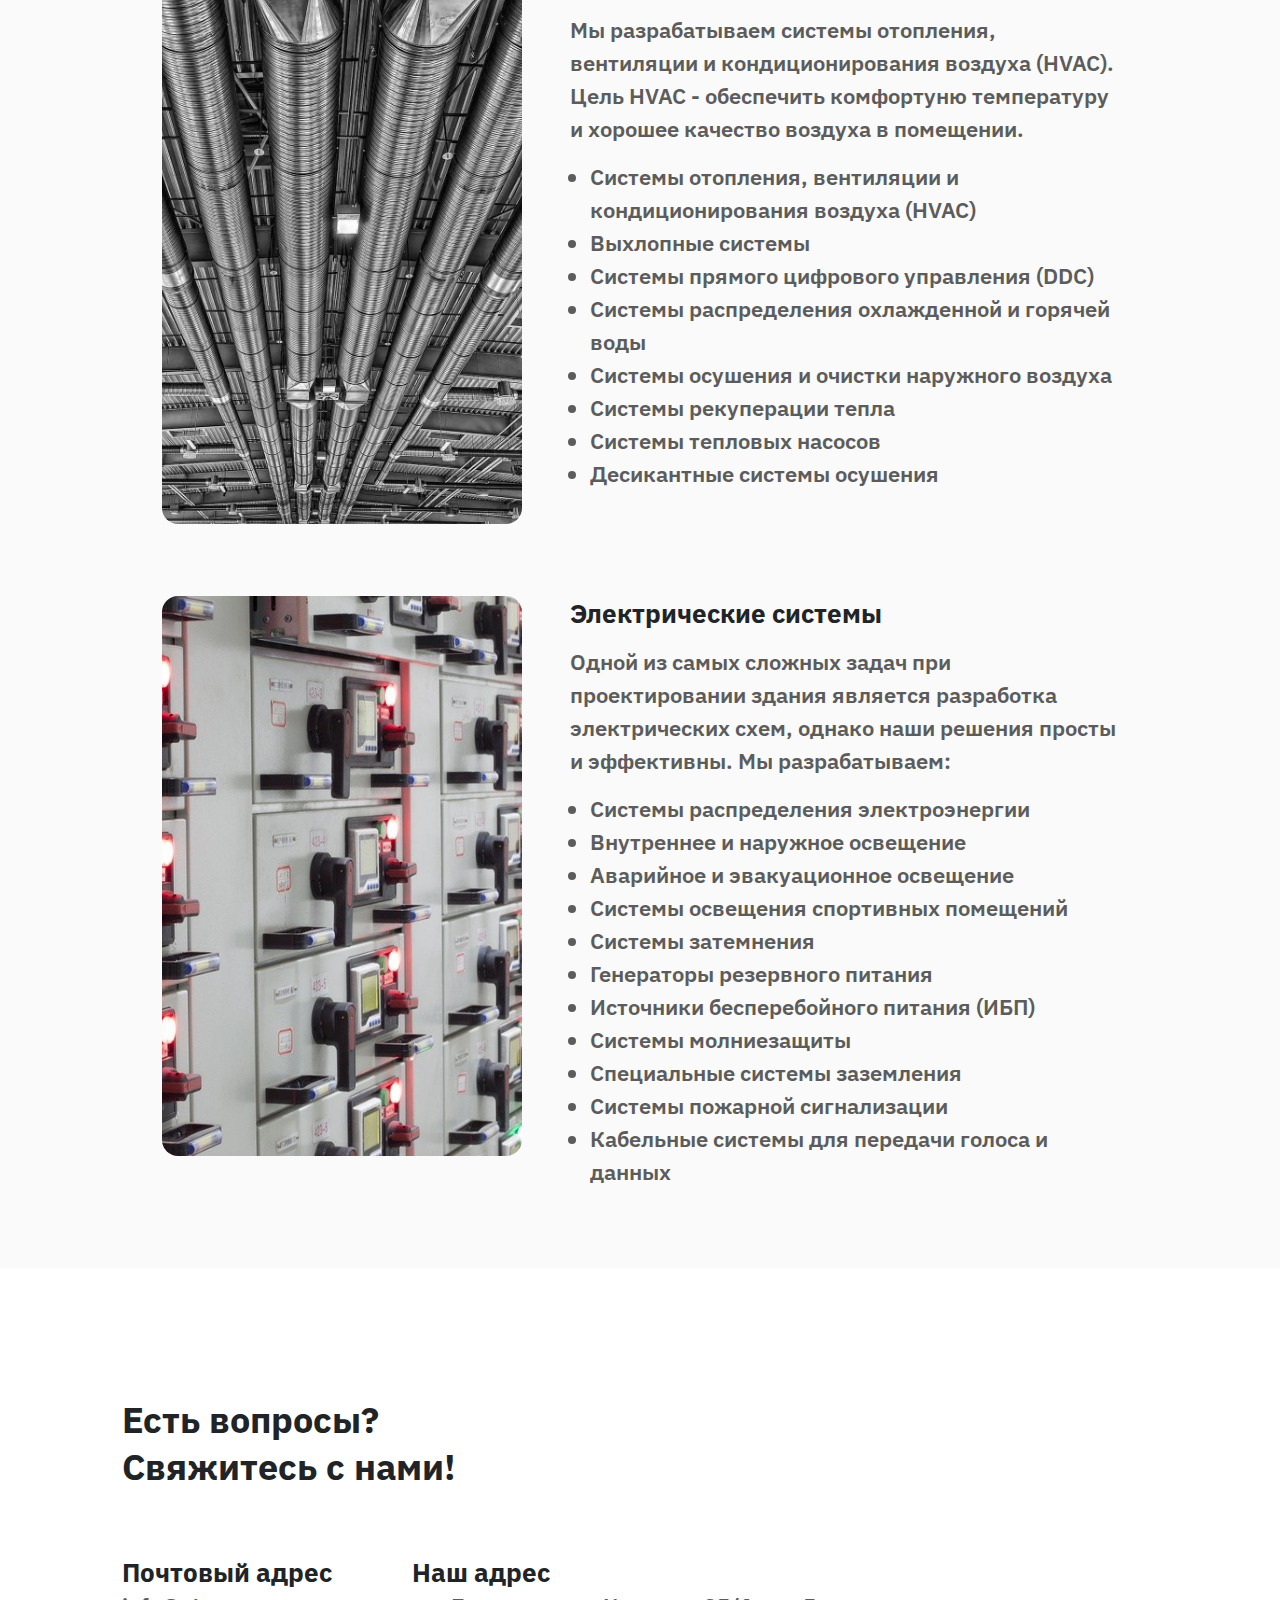
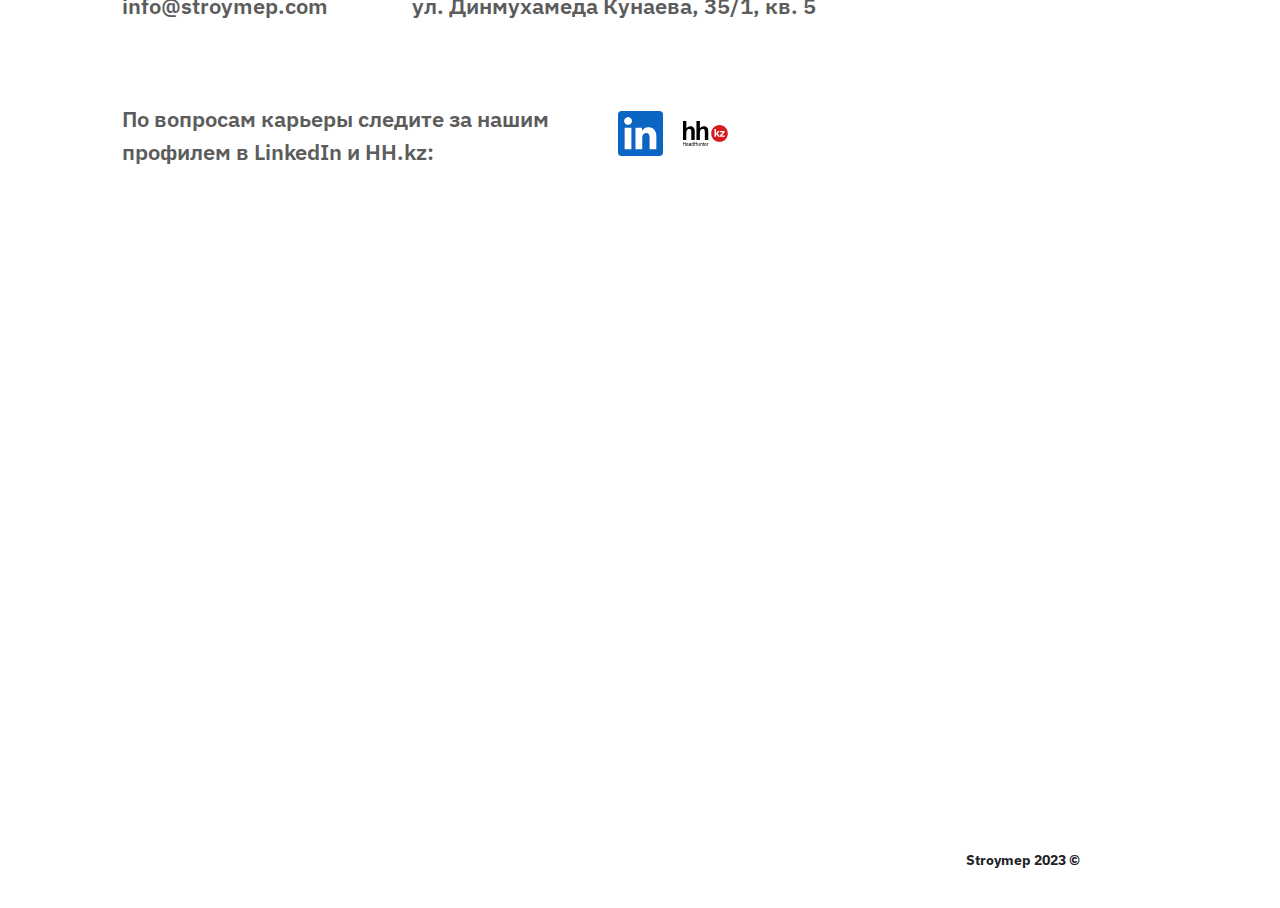
==== commit 6584b453: "Change Nur-Sultan to Astana." ====
--- a/ru.html
+++ b/ru.html
@@ -139,7 +139,7 @@
             <h3>О нас</h3>
             <p class="p-text">Наша компания специализируется в проектировнии механических и 
                 электрических систем. Мы предлагаем комплексные решения ко всем задачам в секторе MEP* инженерии. 
-                Наш главный офис находится в городе Нур-Султан, Казахстан,
+                Наш главный офис находится в городе Астана, Казахстан,
                  но наши услуги доступны всем не смотря на географическое местоположение! </p>
           </section>
 
@@ -222,23 +222,23 @@
               <div class="wrapper">
                 <div id="items" class="items">
                   <span class="slide"><img src="img/yda-nursultan2.jpg" loading="lazy" id="img-project"
-                      alt="Nur-Sultan City Hospital"></span>
+                      alt="Astana City Hospital"></span>
                   <span class="slide"><img src="img/yda-nursultan.jpg" loading="lazy" id="img-project"
-                      alt="Nur-Sultan City Hospital"></span>
+                      alt="Astana City Hospital"></span>
                   <span class="slide"><img src="img/yda-nursultan3.png" loading="lazy" id="img-project"
-                      alt="Nur-Sultan City Hospital"></span>
-                </div>
-              </div>
-            </div>
-          </div>
-          <div class="boxframe">
-          </div>
-          <div class="slider-controls">
-            <a id="prev" class="control prev"></a>
-            <a id="next" class="control next"></a>
-          </div>
-          <div class="sub-text">
-            <p class="subtitle">Нур-Султан, Казахстан</p>
+                      alt="Astana City Hospital"></span>
+                </div>
+              </div>
+            </div>
+          </div>
+          <div class="boxframe">
+          </div>
+          <div class="slider-controls">
+            <a id="prev" class="control prev"></a>
+            <a id="next" class="control next"></a>
+          </div>
+          <div class="sub-text">
+            <p class="subtitle">Астана, Казахстан</p>
             <p class="status"><span style="color: #0000AD">Новый</span> - Текущий проект</p>
           </div>
         </div>
@@ -306,21 +306,21 @@
               <div class="wrapper">
                 <div id="items" class="items">
                   <span class="slide"><img src="img/mosque2.png" loading="lazy" id="img-project"
-                      alt="Mosque Nur-Sultan"></span>
+                      alt="Mosque Astana"></span>
                   <span class="slide"><img src="img/mosque3mirror.jpg" loading="lazy" id="img-project"
-                      alt="Mosque Nur-Sultan"></span>
-                </div>
-              </div>
-            </div>
-          </div>
-          <div class="boxframe">
-          </div>
-          <div class="slider-controls">
-            <a id="prev" class="control prev"></a>
-            <a id="next" class="control next"></a>
-          </div>
-          <div class="sub-text">
-            <p class="subtitle">Нур-Султан, Казахстан</p>
+                      alt="Mosque Astana"></span>
+                </div>
+              </div>
+            </div>
+          </div>
+          <div class="boxframe">
+          </div>
+          <div class="slider-controls">
+            <a id="prev" class="control prev"></a>
+            <a id="next" class="control next"></a>
+          </div>
+          <div class="sub-text">
+            <p class="subtitle">Астана, Казахстан</p>
             <p class="status">Проект Завершён в 2021</p>
           </div>
         </div>
@@ -376,7 +376,7 @@
             <a id="next" class="control next"></a>
           </div>
           <div class="sub-text">
-            <p class="subtitle">Нур-Султан, Казахстан</p>
+            <p class="subtitle">Астана, Казахстан</p>
             <p class="status">Проект Завершён в 2019</p>
           </div>
         </div>
@@ -404,7 +404,7 @@
             <a id="next" class="control next"></a>
           </div>
           <div class="sub-text">
-            <p class="subtitle">Нур-Султан, Казахстан</p>
+            <p class="subtitle">Астана, Казахстан</p>
             <p class="status">Проект Завершён в 2017</p>
           </div>
         </div>
@@ -460,7 +460,7 @@
             <a id="next" class="control next"></a>
           </div>
           <div class="sub-text">
-            <p class="subtitle">Нур-Султан, Казахстан</p>
+            <p class="subtitle">Астана, Казахстан</p>
             <p class="status">Проект Завершён в 2017</p>
           </div>
         </div>
@@ -488,7 +488,7 @@
             <a id="next" class="control next"></a>
           </div>
           <div class="sub-text">
-            <p class="subtitle">Нур-Султан, Казахстан</p>
+            <p class="subtitle">Астана, Казахстан</p>
             <p class="status">Проект Завершён в 2013</p>
           </div>
         </div>
@@ -518,7 +518,7 @@
             <a id="next" class="control next"></a>
           </div>
           <div class="sub-text">
-            <p class="subtitle">Нур-Султан, Казахстан</p>
+            <p class="subtitle">Астана, Казахстан</p>
             <p class="status">Проект Завершён в 2015</p>
           </div>
         </div>
@@ -544,7 +544,7 @@
             <a id="next" class="control next"></a>
           </div>
           <div class="sub-text">
-            <p class="subtitle">Нур-Султан, Казахстан</p>
+            <p class="subtitle">Астана, Казахстан</p>
             <p class="status">Проект Завершён в 2017</p>
           </div>
         </div>
@@ -572,7 +572,7 @@
             <a id="next" class="control next"></a>
           </div>
           <div class="sub-text">
-            <p class="subtitle">Нур-Султан, Казахстан</p>
+            <p class="subtitle">Астана, Казахстан</p>
             <p class="status">Проект Завершён в 2016</p>
           </div>
         </div>
@@ -769,7 +769,7 @@
             <a id="next" class="control next"></a>
           </div>
           <div class="sub-text">
-            <p class="subtitle">Нур-Султан, Казахстан</p>
+            <p class="subtitle">Астана, Казахстан</p>
             <p class="status">Проект Завершён в 2013</p>
           </div>
         </div>
@@ -795,7 +795,7 @@
             <a id="next" class="control next"></a>
           </div>
           <div class="sub-text">
-            <p class="subtitle">Нур-Султан, Казахстан</p>
+            <p class="subtitle">Астана, Казахстан</p>
             <p class="status">Проект Завершён в 2012</p>
           </div>
         </div>
@@ -936,7 +936,7 @@
     <footer>
       <div class="footer-container">
         <div class="footer-company-name">
-          <h2 class="footer-company-name-h2">Stroymep 2021 ©</h2>
+          <h2 class="footer-company-name-h2">Stroymep 2023 ©</h2>
         </div>
       </div>
     </footer>
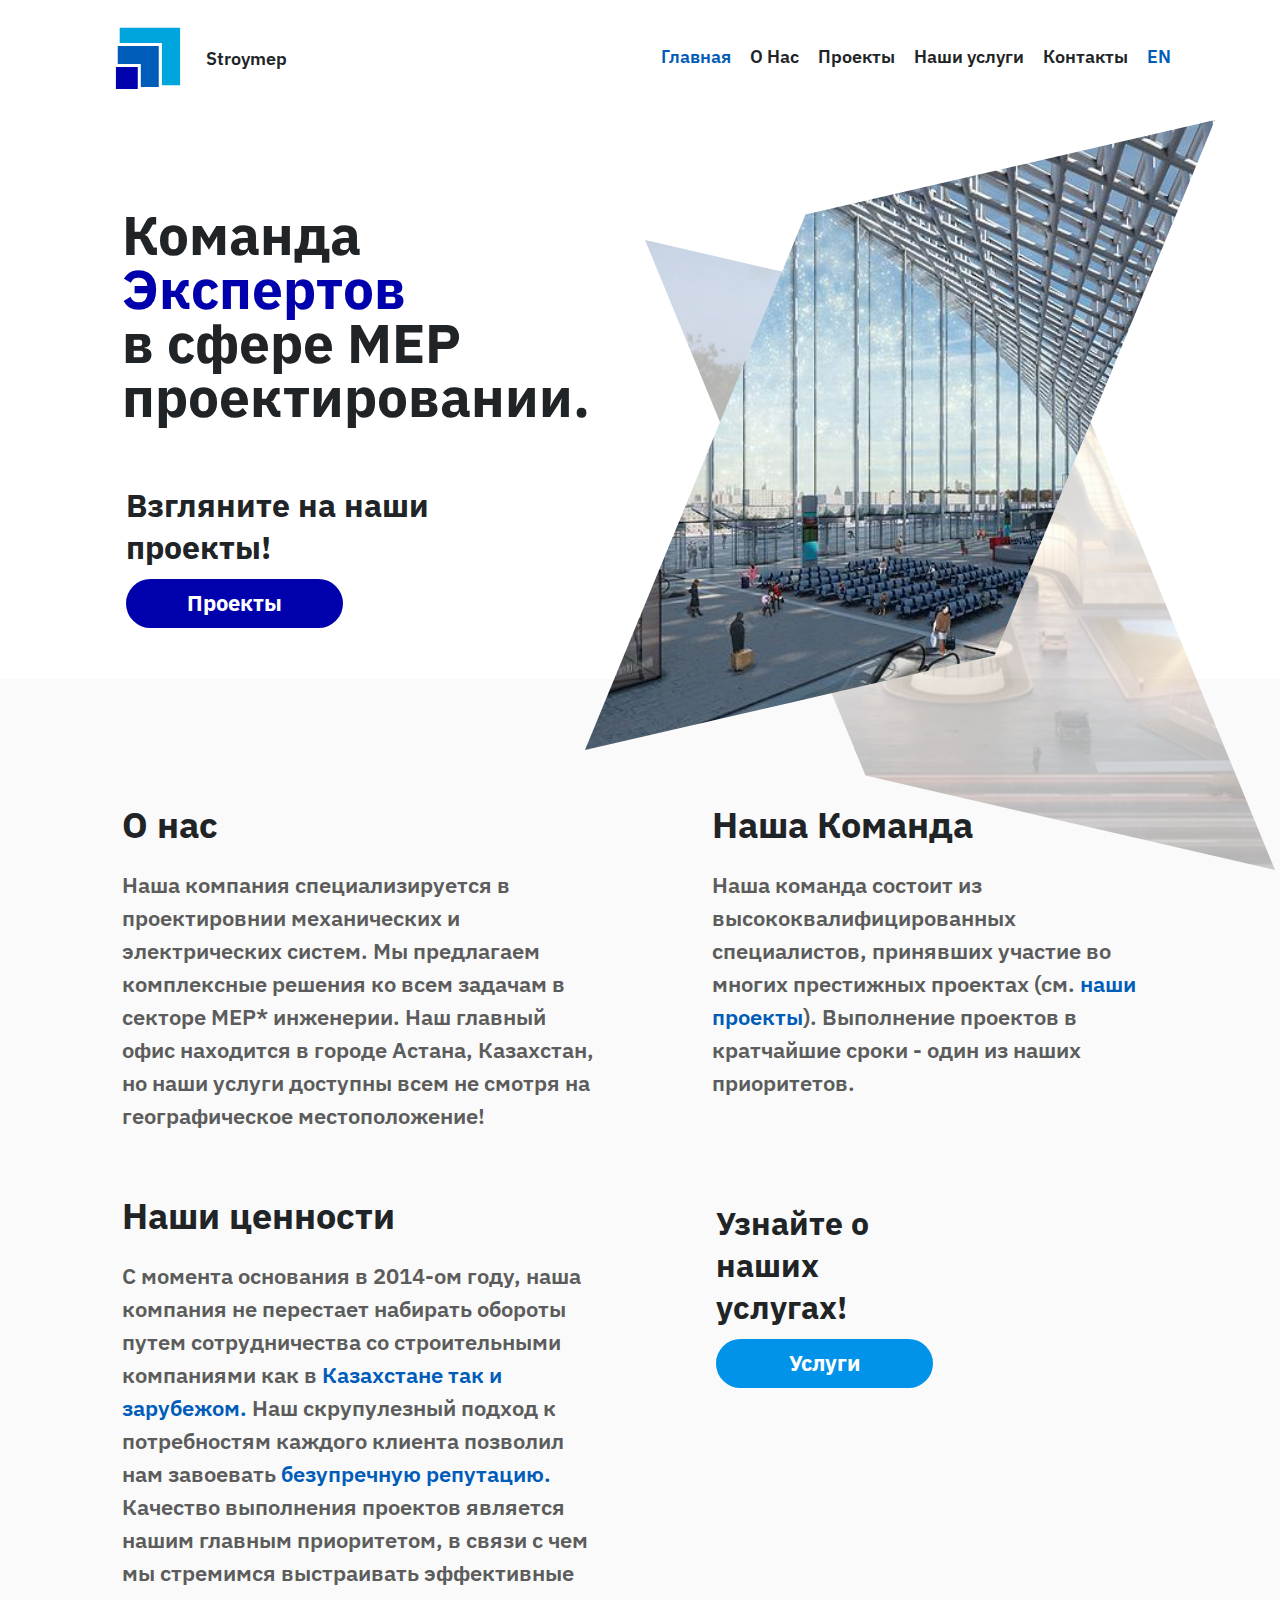
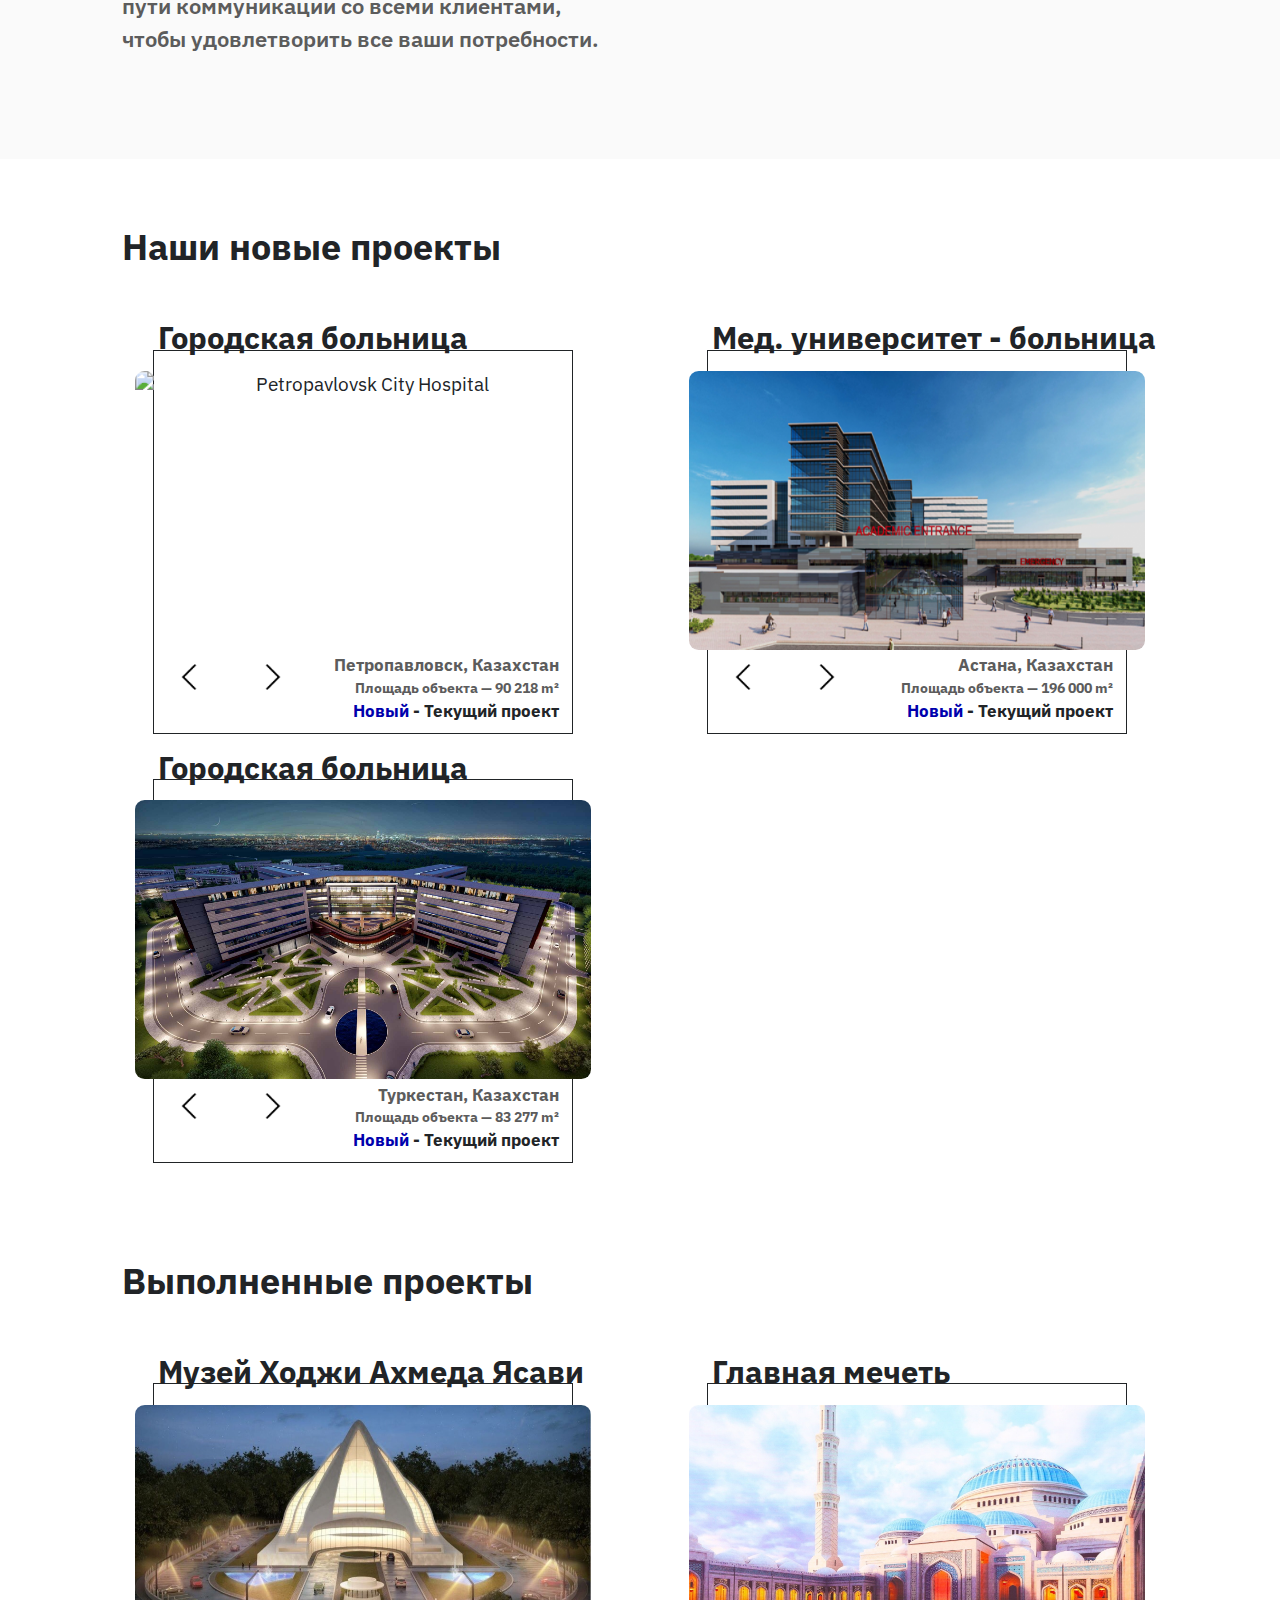
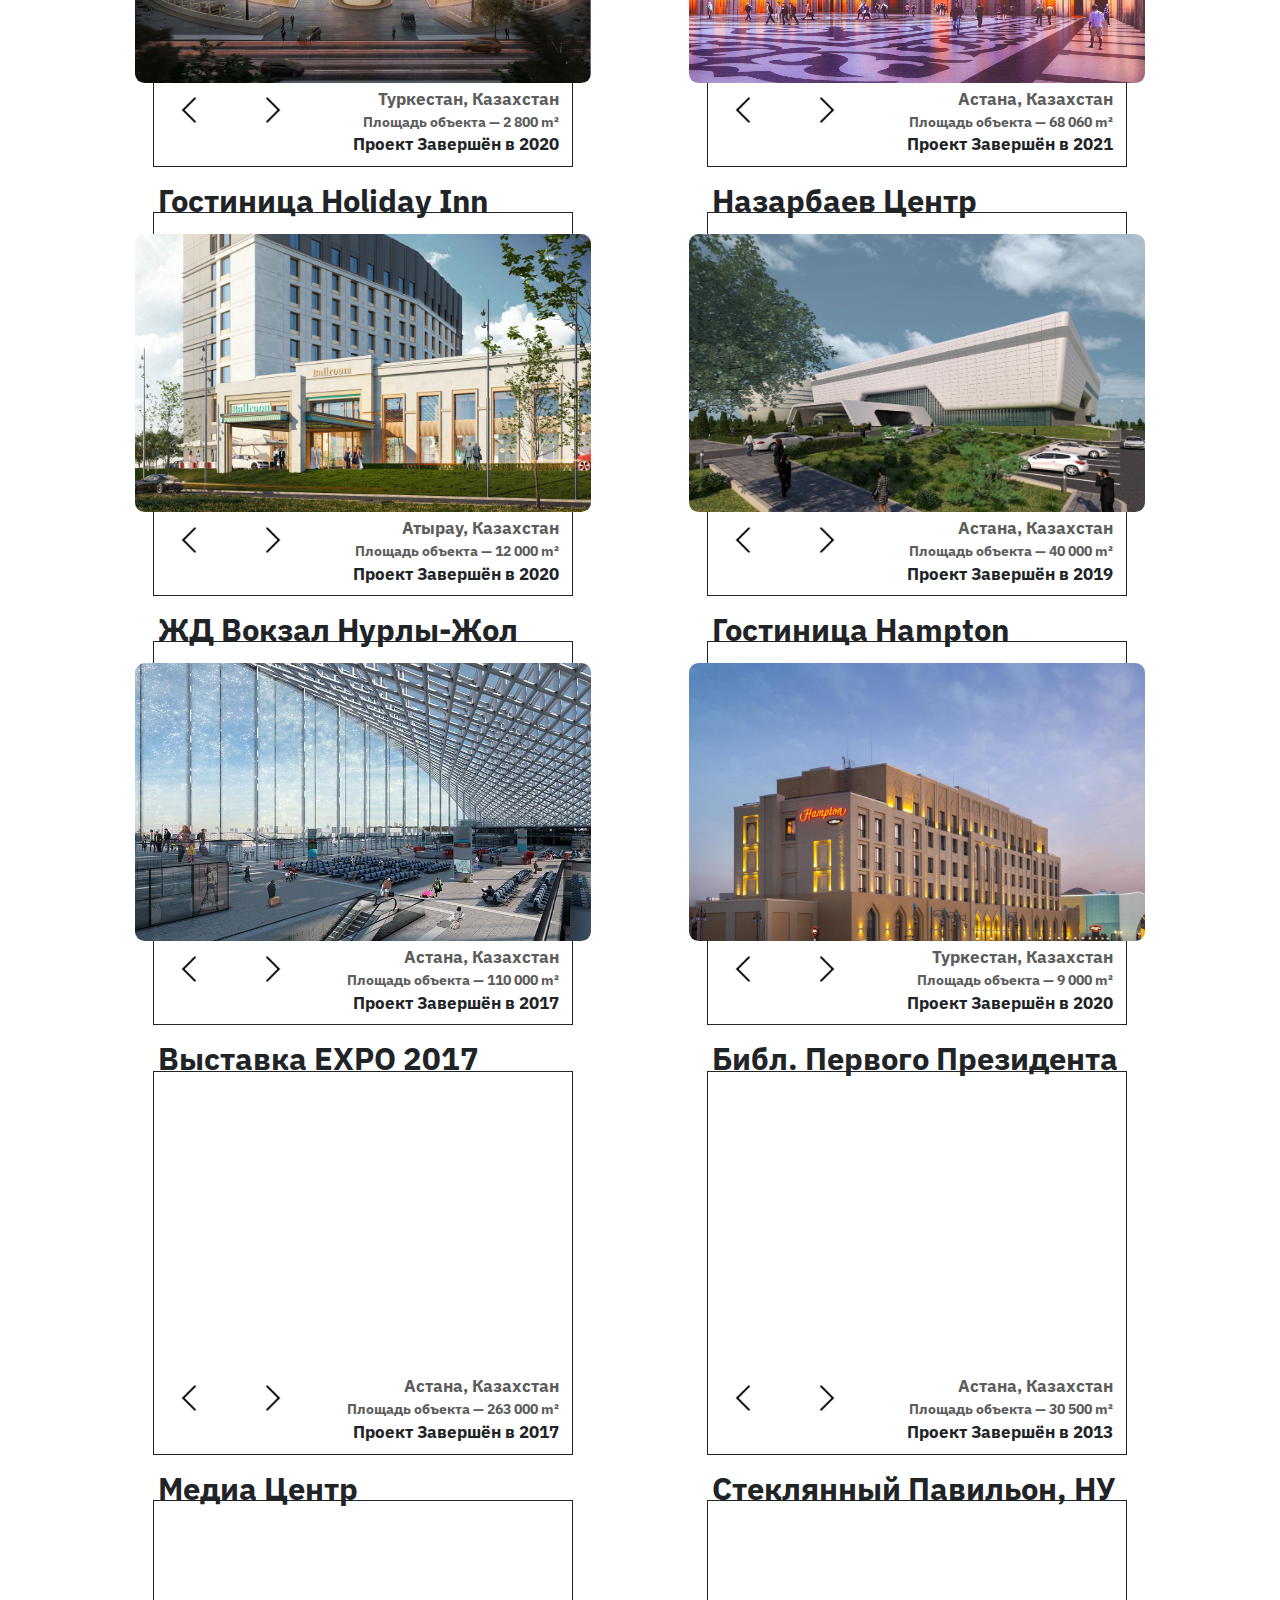
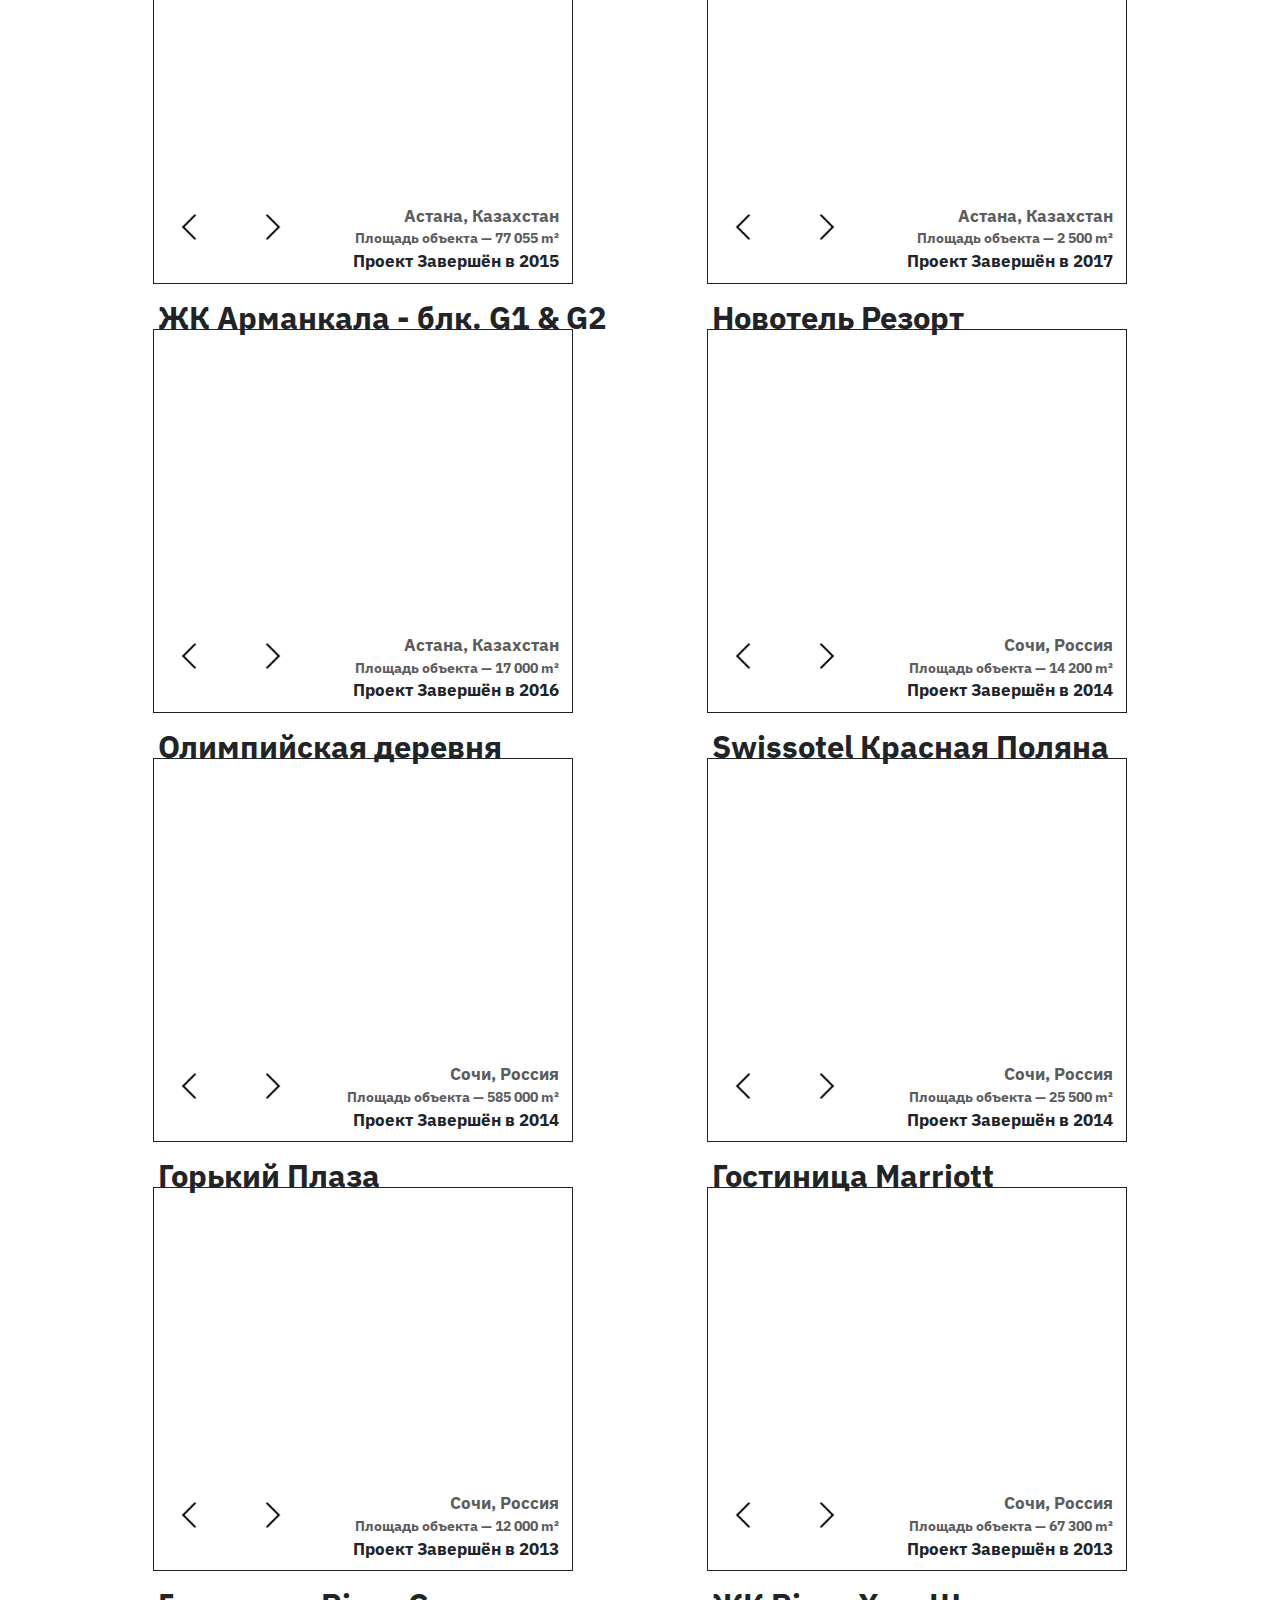
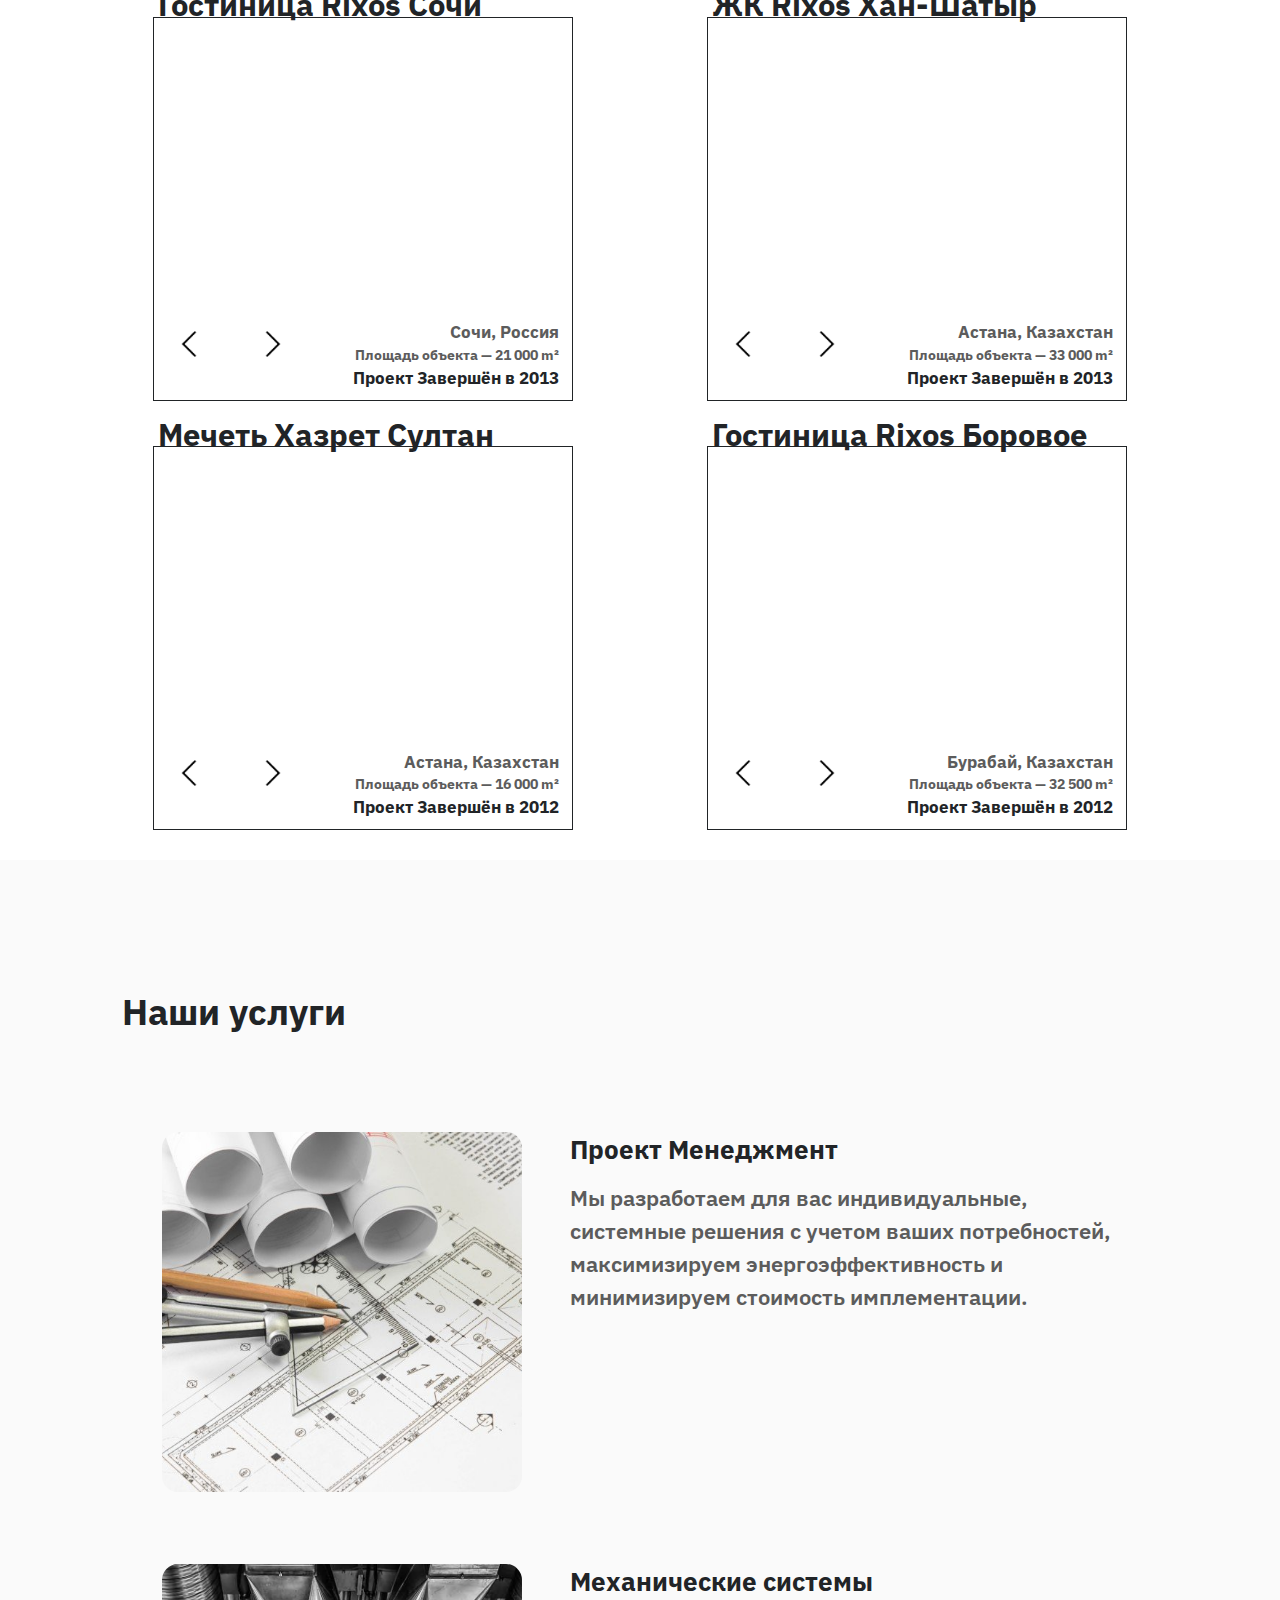
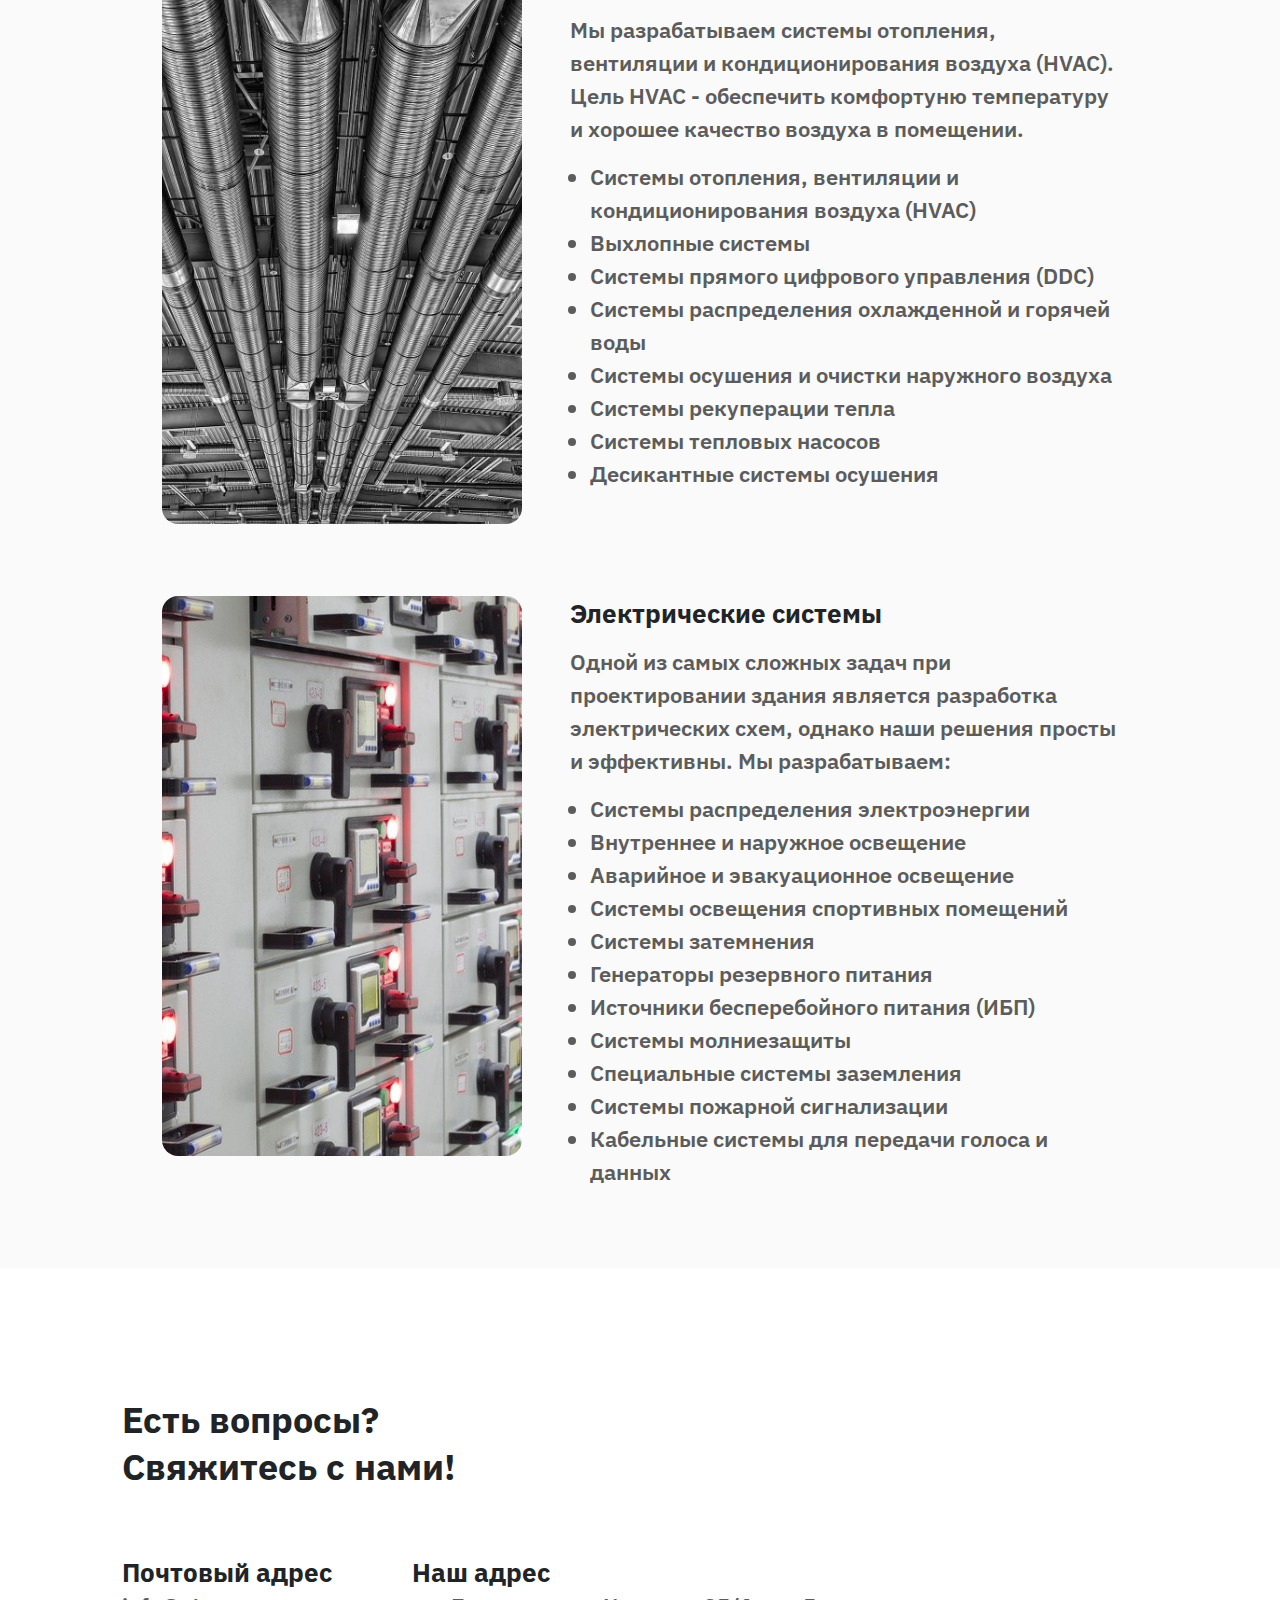
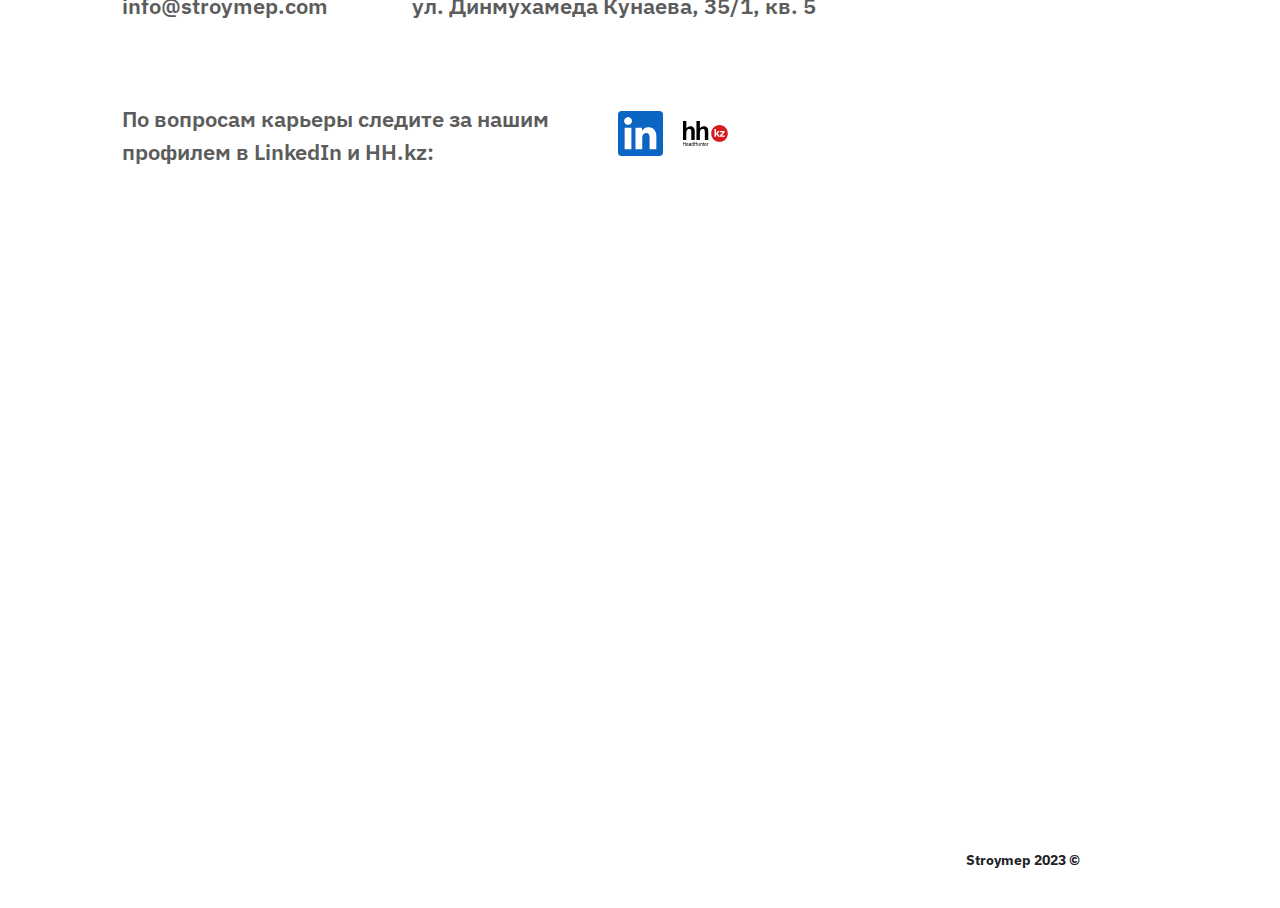
==== commit 60e9fdef: "Added areas." ====
--- a/ru.html
+++ b/ru.html
@@ -210,6 +210,7 @@
           </div>
           <div class="sub-text">
             <p class="subtitle">Петропавловск, Казахстан</p>
+            <p class="area">Площадь объекта — 90 218 m²</p>
             <p class="status"> <span style="color: #0000AD">Новый</span> - Текущий проект</p>
           </div>
         </div>
@@ -239,6 +240,7 @@
           </div>
           <div class="sub-text">
             <p class="subtitle">Астана, Казахстан</p>
+            <p class="area">Площадь объекта — 196 000 m²</p>
             <p class="status"><span style="color: #0000AD">Новый</span> - Текущий проект</p>
           </div>
         </div>
@@ -266,6 +268,7 @@
           </div>
           <div class="sub-text">
             <p class="subtitle">Туркестан, Казахстан</p>
+            <p class="area">Площадь объекта — 83 277 m²</p>
             <p class="status"> <span style="color: #0000AD">Новый</span> - Текущий проект</p>
           </div>
         </div>
@@ -295,6 +298,7 @@
           </div>
           <div class="sub-text">
             <p class="subtitle">Туркестан, Казахстан</p>
+            <p class="area">Площадь объекта — 2 800 m²</p>
             <p class="status">Проект Завершён в 2020</p>
           </div>
         </div>
@@ -321,6 +325,7 @@
           </div>
           <div class="sub-text">
             <p class="subtitle">Астана, Казахстан</p>
+            <p class="area">Площадь объекта — 68 060 m²</p>
             <p class="status">Проект Завершён в 2021</p>
           </div>
         </div>
@@ -349,6 +354,7 @@
           </div>
           <div class="sub-text">
             <p class="subtitle">Атырау, Казахстан</p>
+            <p class="area">Площадь объекта — 12 000 m²</p>
             <p class="status">Проект Завершён в 2020</p>
           </div>
         </div>
@@ -377,6 +383,7 @@
           </div>
           <div class="sub-text">
             <p class="subtitle">Астана, Казахстан</p>
+            <p class="area">Площадь объекта — 40 000 m²</p>
             <p class="status">Проект Завершён в 2019</p>
           </div>
         </div>
@@ -405,6 +412,7 @@
           </div>
           <div class="sub-text">
             <p class="subtitle">Астана, Казахстан</p>
+            <p class="area">Площадь объекта — 110 000 m²</p>
             <p class="status">Проект Завершён в 2017</p>
           </div>
         </div>
@@ -433,6 +441,7 @@
           </div>
           <div class="sub-text">
             <p class="subtitle">Туркестан, Казахстан</p>
+            <p class="area">Площадь объекта — 9 000 m²</p>
             <p class="status">Проект Завершён в 2020</p>
           </div>
         </div>
@@ -461,12 +470,13 @@
           </div>
           <div class="sub-text">
             <p class="subtitle">Астана, Казахстан</p>
+            <p class="area">Площадь объекта — 263 000 m²</p>
             <p class="status">Проект Завершён в 2017</p>
           </div>
         </div>
 
         <div class="card">
-          <h2 id="project-name">Библиотека Первого Президента</h2>
+          <h2 id="project-name">Библ. Первого Президента</h2>
           <div class="project-image">
             <div id="slider" class="slider">
               <div class="wrapper">
@@ -489,6 +499,7 @@
           </div>
           <div class="sub-text">
             <p class="subtitle">Астана, Казахстан</p>
+            <p class="area">Площадь объекта — 30 500 m²</p>
             <p class="status">Проект Завершён в 2013</p>
           </div>
         </div>
@@ -519,6 +530,7 @@
           </div>
           <div class="sub-text">
             <p class="subtitle">Астана, Казахстан</p>
+            <p class="area">Площадь объекта — 77 055 m²</p>
             <p class="status">Проект Завершён в 2015</p>
           </div>
         </div>
@@ -545,12 +557,13 @@
           </div>
           <div class="sub-text">
             <p class="subtitle">Астана, Казахстан</p>
+            <p class="area">Площадь объекта — 2 500 m²</p>
             <p class="status">Проект Завершён в 2017</p>
           </div>
         </div>
 
         <div class="card">
-          <h2 id="project-name">ЖК Арманкала - бл. G1 & G2</h2>
+          <h2 id="project-name">ЖК Арманкала - блк. G1 & G2</h2>
           <div class="project-image">
             <div id="slider" class="slider">
               <div class="wrapper">
@@ -573,6 +586,7 @@
           </div>
           <div class="sub-text">
             <p class="subtitle">Астана, Казахстан</p>
+            <p class="area">Площадь объекта — 17 000 m²</p>
             <p class="status">Проект Завершён в 2016</p>
           </div>
         </div>
@@ -602,6 +616,7 @@
           </div>
           <div class="sub-text">
             <p class="subtitle">Сочи, Россия</p>
+            <p class="area">Площадь объекта — 14 200 m²</p>
             <p class="status">Проект Завершён в 2014</p>
           </div>
         </div>
@@ -628,6 +643,7 @@
           </div>
           <div class="sub-text">
             <p class="subtitle">Сочи, Россия</p>
+            <p class="area">Площадь объекта — 585 000 m²</p>
             <p class="status">Проект Завершён в 2014</p>
           </div>
         </div>
@@ -656,6 +672,7 @@
           </div>
           <div class="sub-text">
             <p class="subtitle">Сочи, Россия</p>
+            <p class="area">Площадь объекта — 25 500 m²</p>
             <p class="status">Проект Завершён в 2014</p>
           </div>
         </div>
@@ -684,6 +701,7 @@
           </div>
           <div class="sub-text">
             <p class="subtitle">Сочи, Россия</p>
+            <p class="area">Площадь объекта — 12 000 m²</p>
             <p class="status">Проект Завершён в 2013</p>
           </div>
         </div>
@@ -712,6 +730,7 @@
           </div>
           <div class="sub-text">
             <p class="subtitle">Сочи, Россия</p>
+            <p class="area">Площадь объекта — 67 300 m²</p>
             <p class="status">Проект Завершён в 2013</p>
           </div>
         </div>
@@ -740,6 +759,7 @@
           </div>
           <div class="sub-text">
             <p class="subtitle">Сочи, Россия</p>
+            <p class="area">Площадь объекта — 21 000 m²</p>
             <p class="status">Проект Завершён в 2013</p>
           </div>
         </div>
@@ -770,6 +790,7 @@
           </div>
           <div class="sub-text">
             <p class="subtitle">Астана, Казахстан</p>
+            <p class="area">Площадь объекта — 33 000 m²</p>
             <p class="status">Проект Завершён в 2013</p>
           </div>
         </div>
@@ -796,6 +817,7 @@
           </div>
           <div class="sub-text">
             <p class="subtitle">Астана, Казахстан</p>
+            <p class="area">Площадь объекта — 16 000 m²</p>
             <p class="status">Проект Завершён в 2012</p>
           </div>
         </div>
@@ -824,6 +846,7 @@
           </div>
           <div class="sub-text">
             <p class="subtitle">Бурабай, Казахстан</p>
+            <p class="area">Площадь объекта — 32 500 m²</p>
             <p class="status">Проект Завершён в 2012</p>
           </div>
         </div>
--- a/css/projects.css
+++ b/css/projects.css
@@ -36,7 +36,7 @@
     border: 1px solid #212427;
     z-index: 0;
     width: 350px;
-    height: 300px;
+    height: 320px;
     margin: 36px auto;
 
 }
@@ -71,8 +71,8 @@
 .sub-text{
     position: absolute;
     justify-content: end;
-    bottom: 22px;
-    right: 42px;
+    bottom: 4px;
+    right: 62px;
 }
 
 .status {
@@ -82,6 +82,15 @@
     font-size: 14px;
     line-height: 19px;
     color: #212427;
+}
+
+.area {
+  text-align: end;
+  font-style: normal;
+  font-weight: bold;
+  font-size: 12px;
+  line-height: 19px;
+  color: #5C5C5C;
 }
 
 .subtitle {
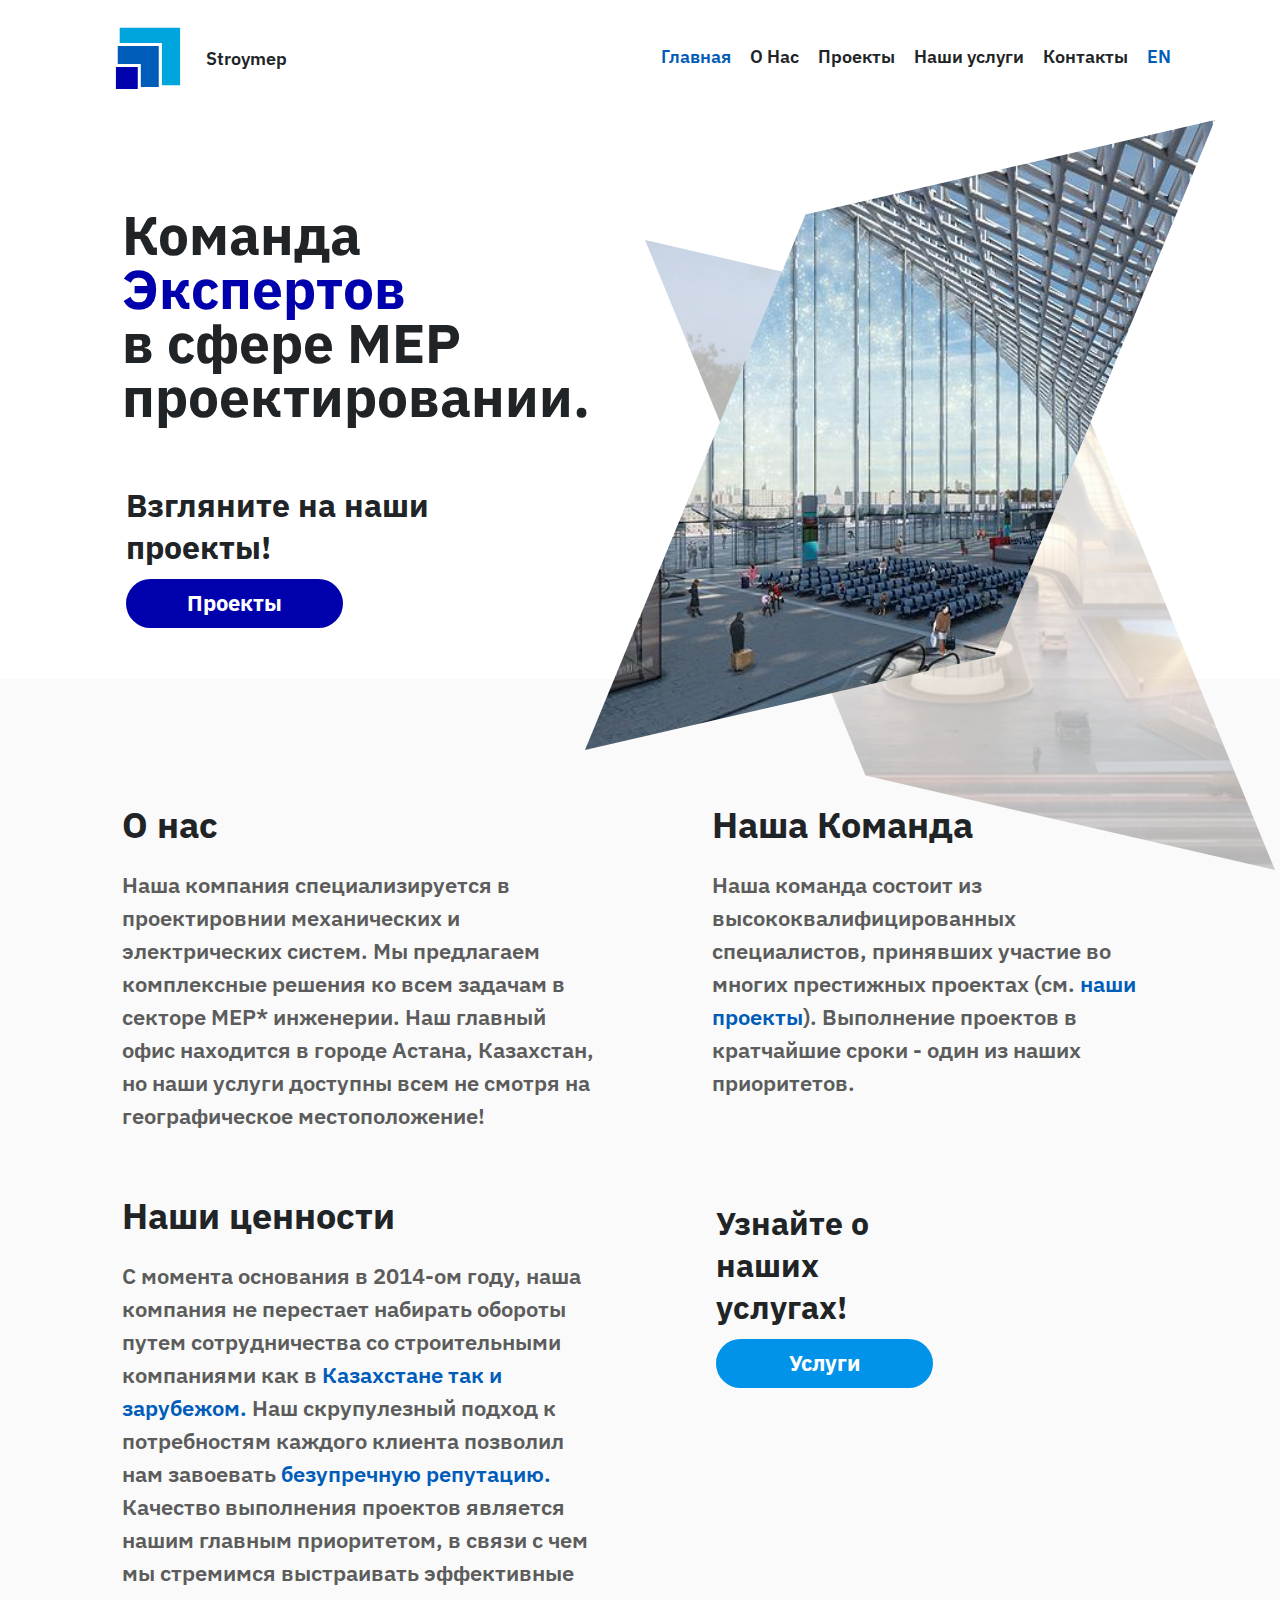
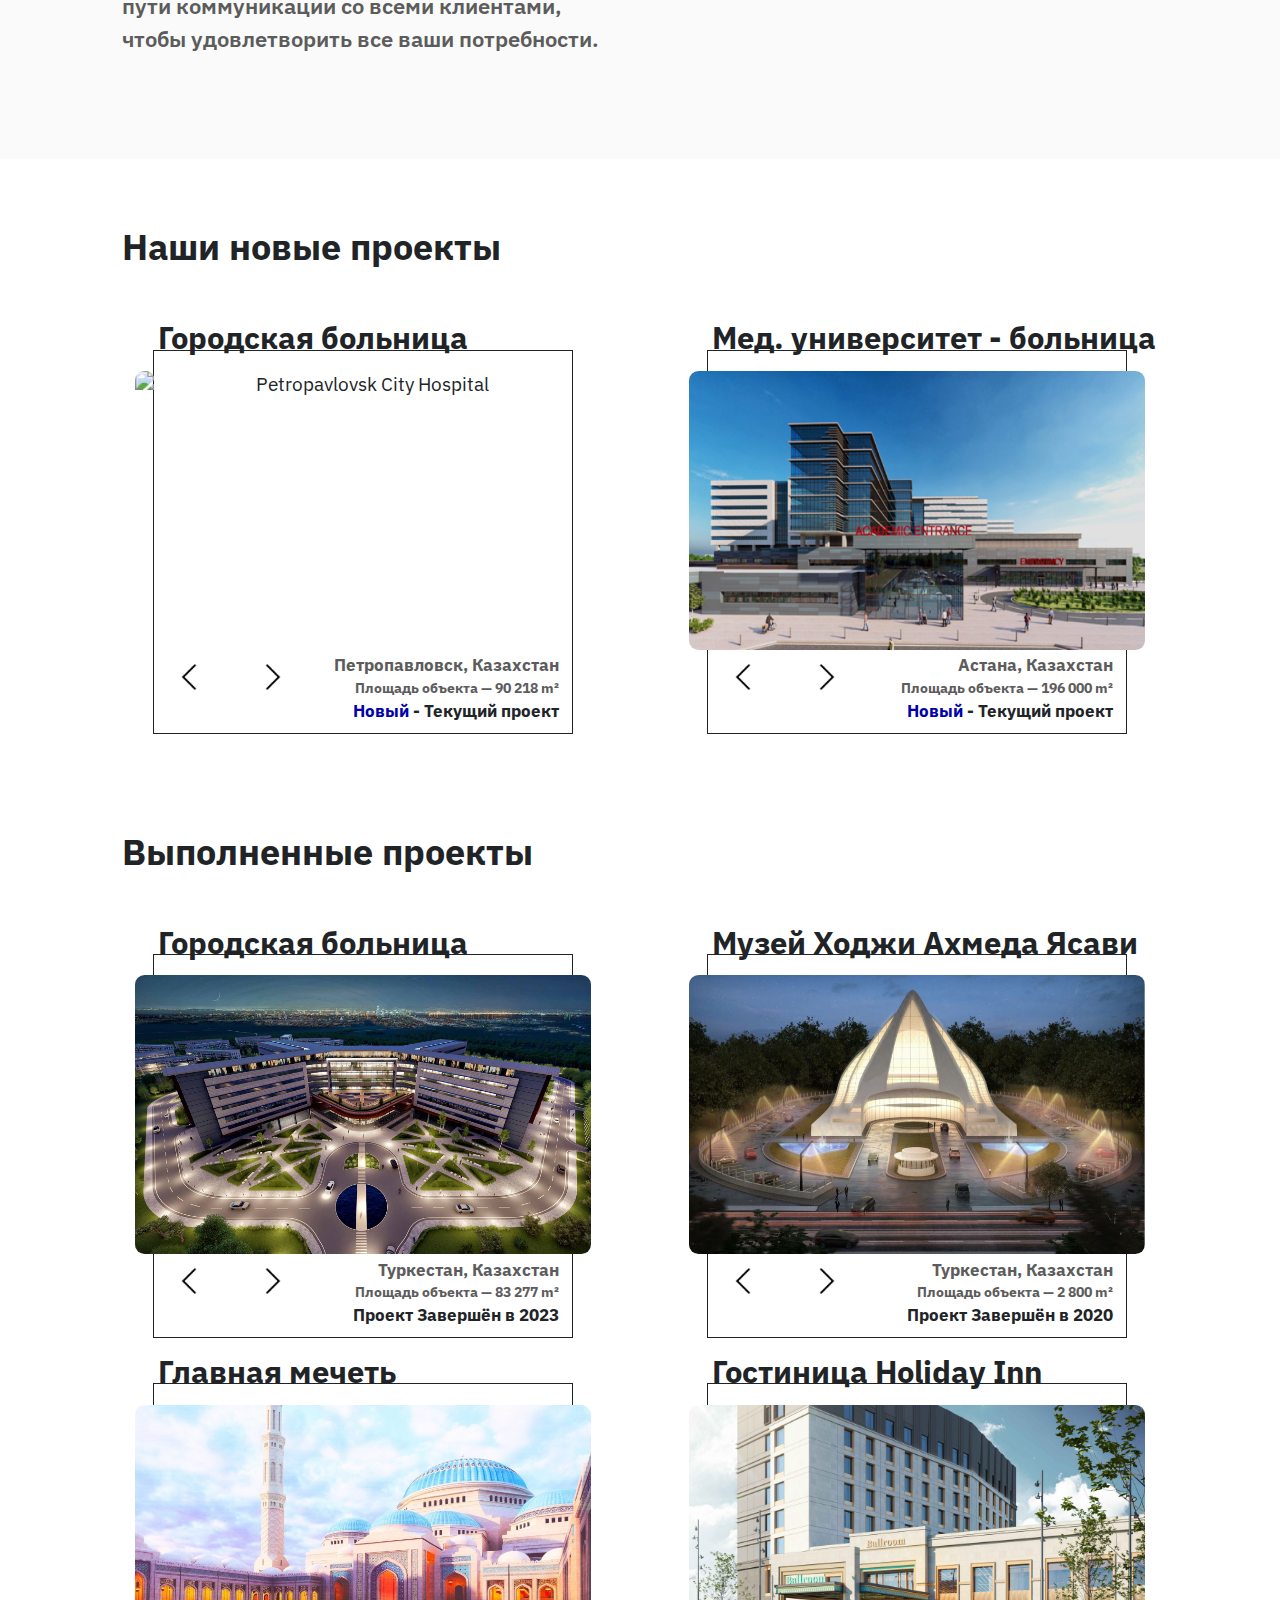
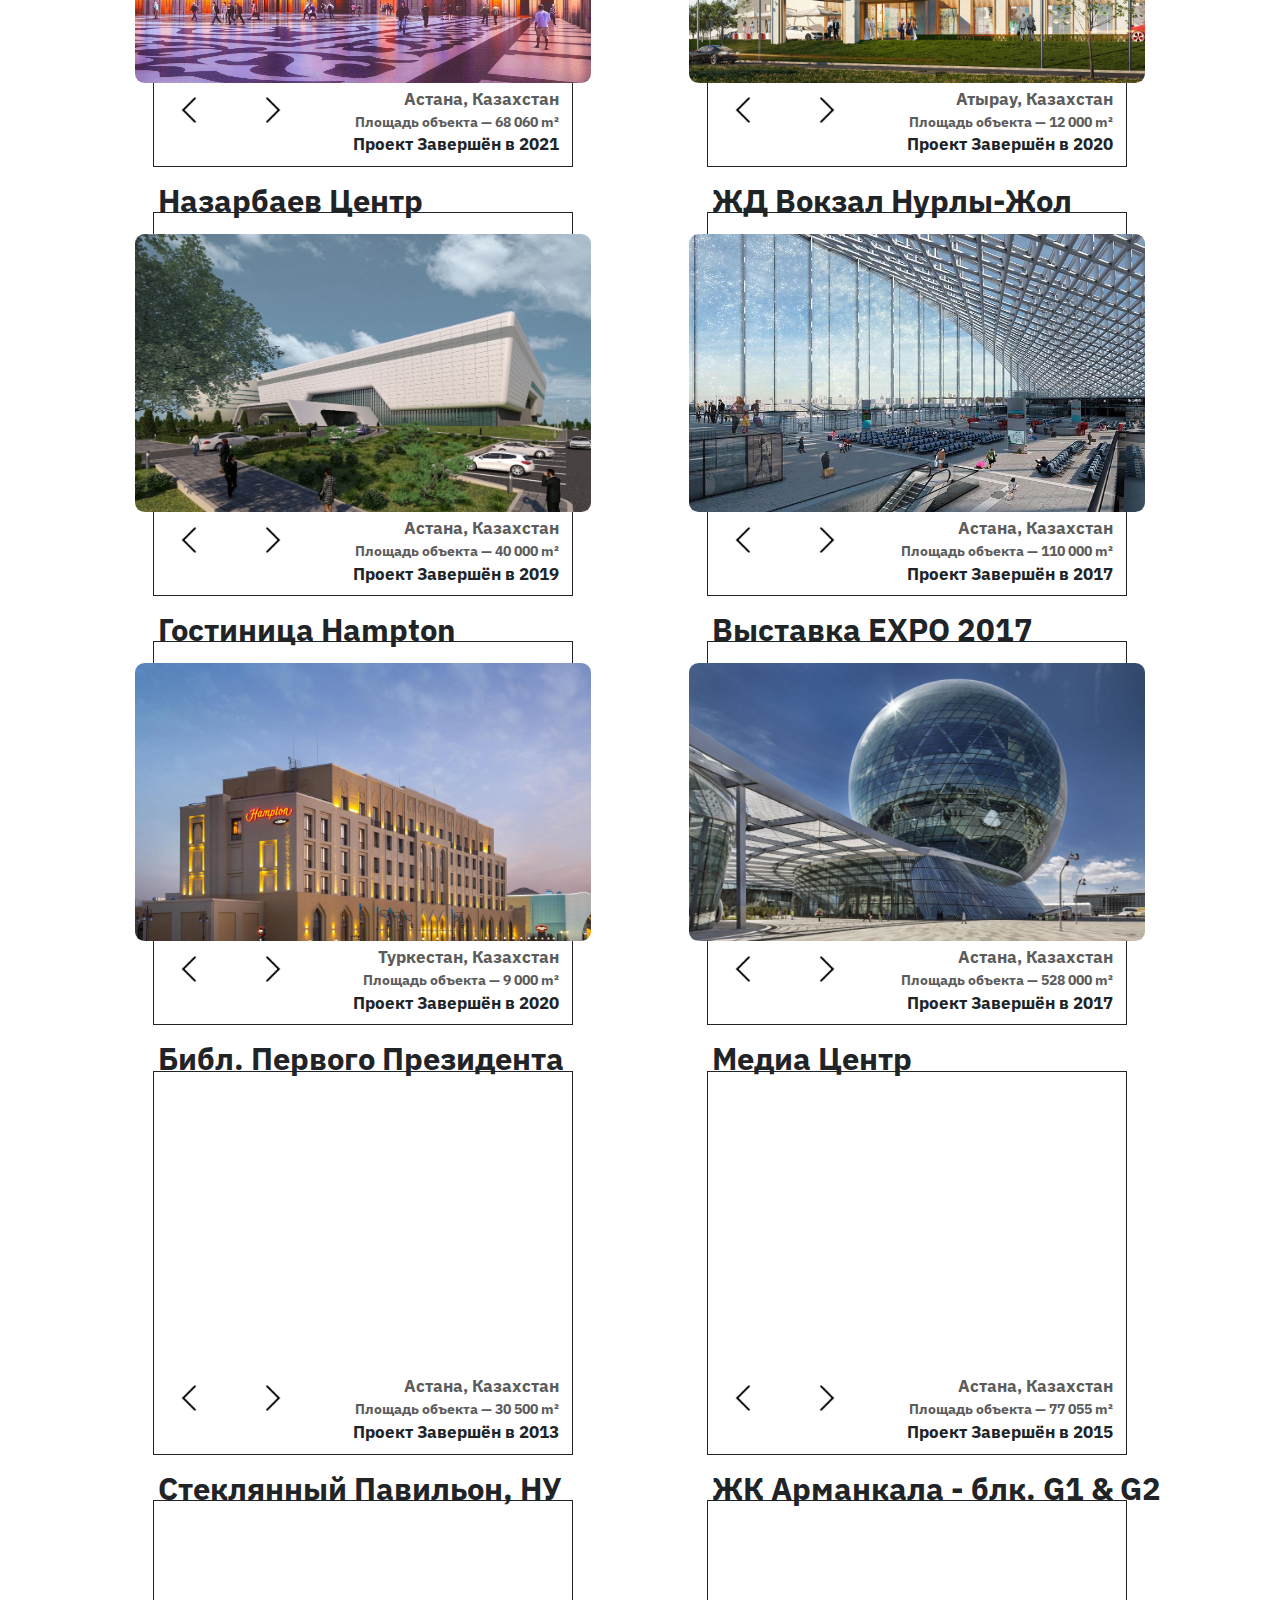
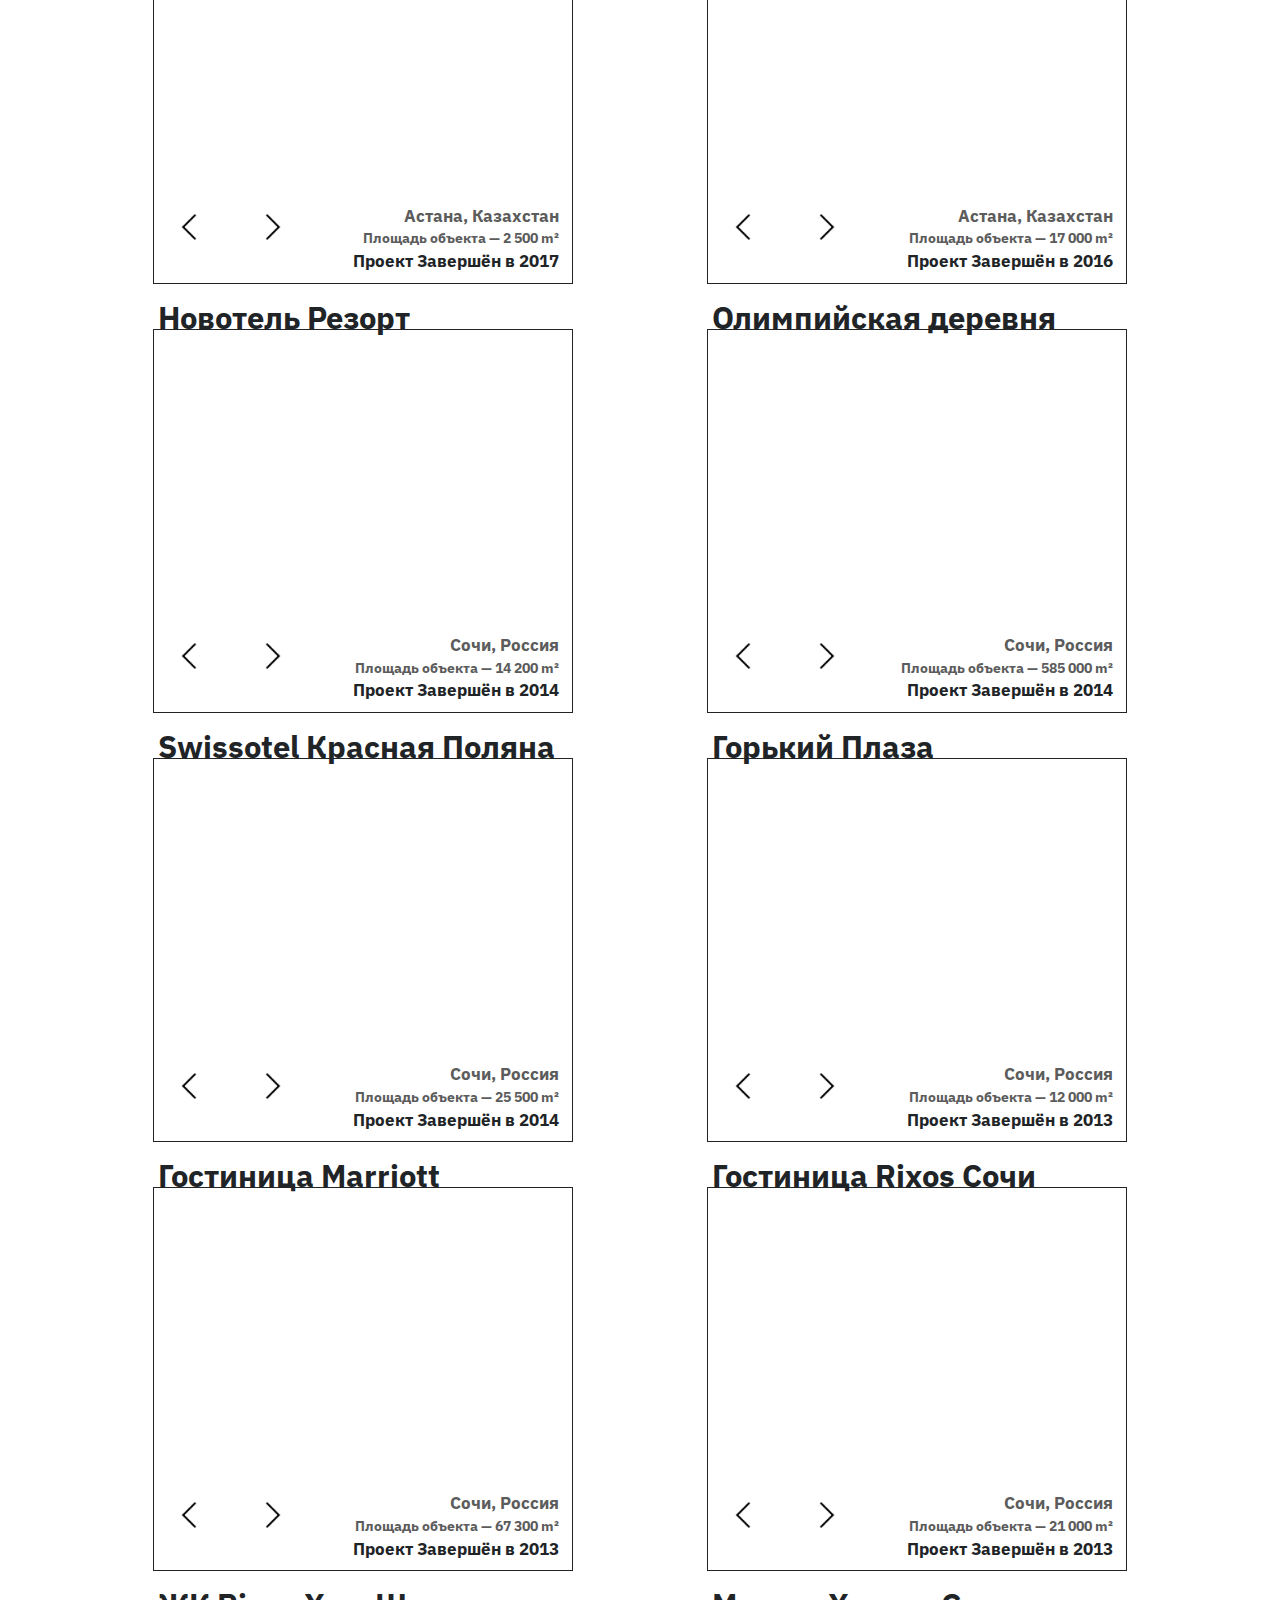
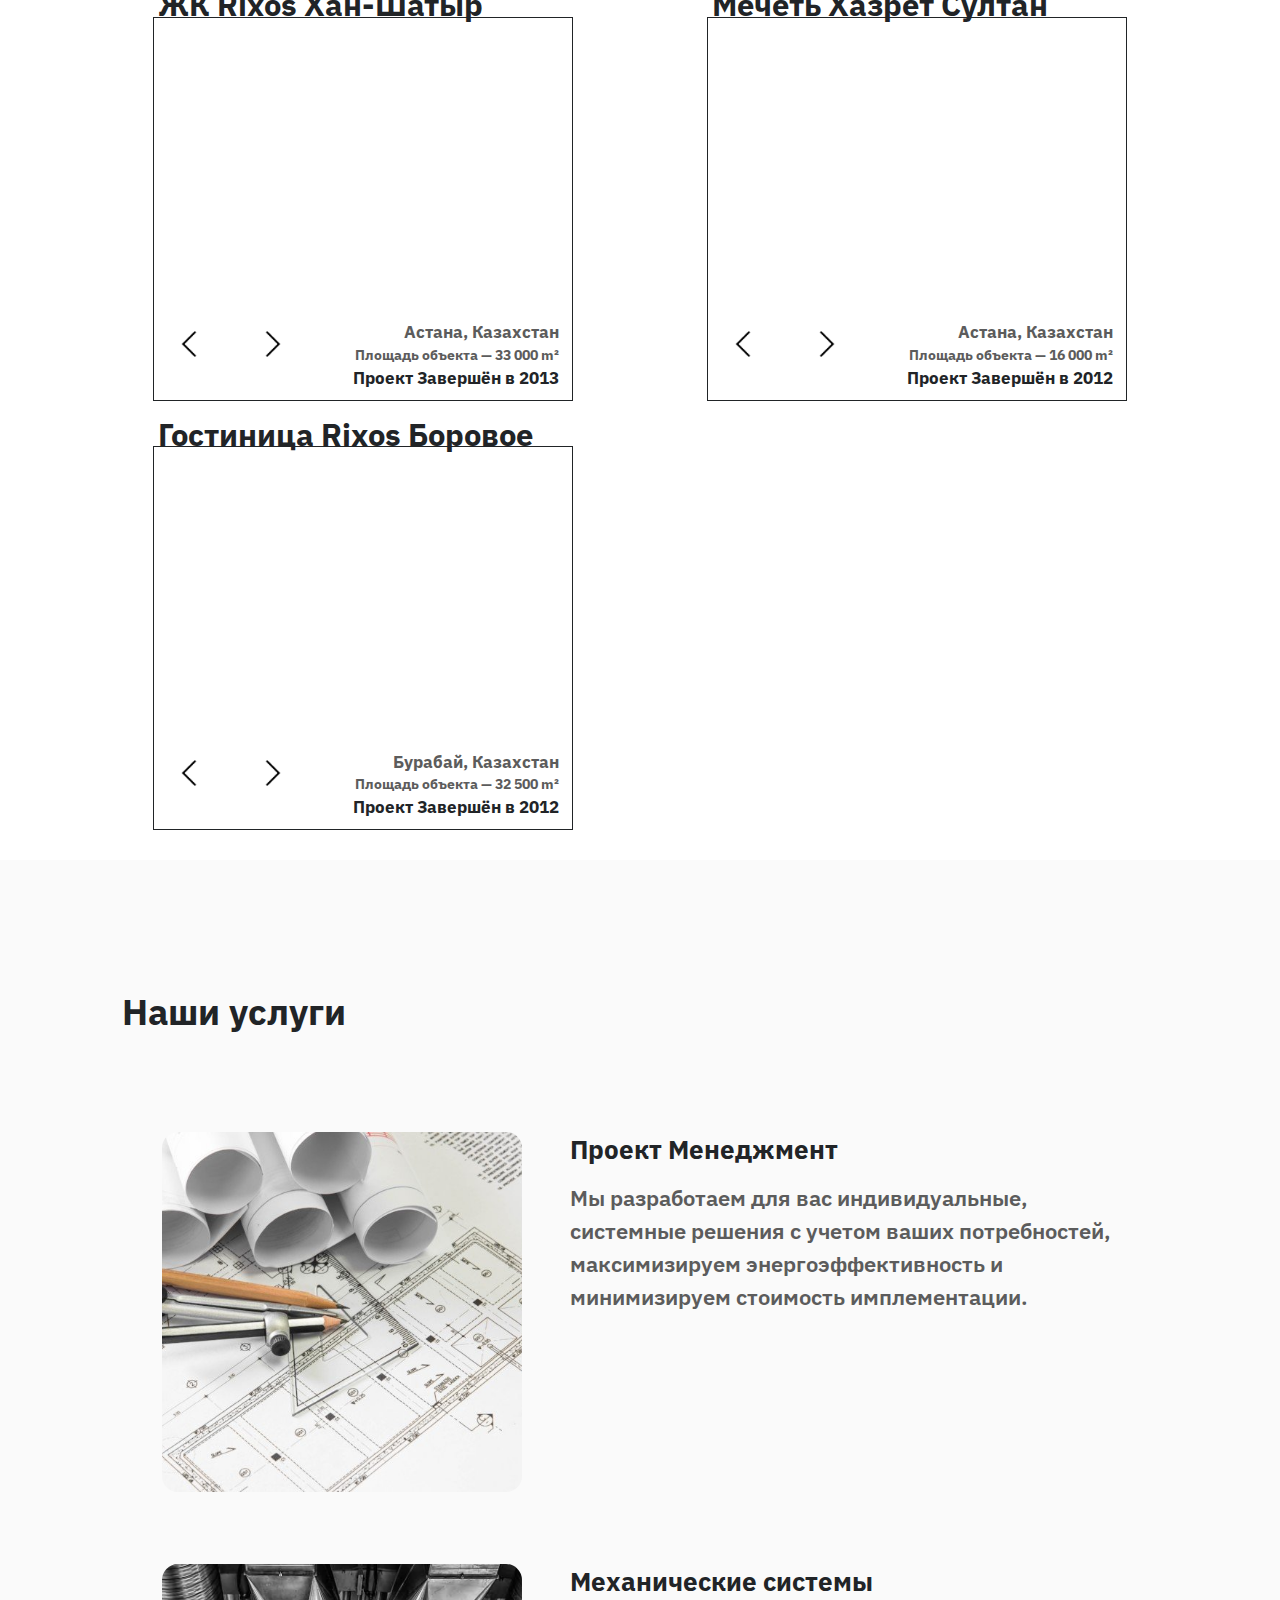
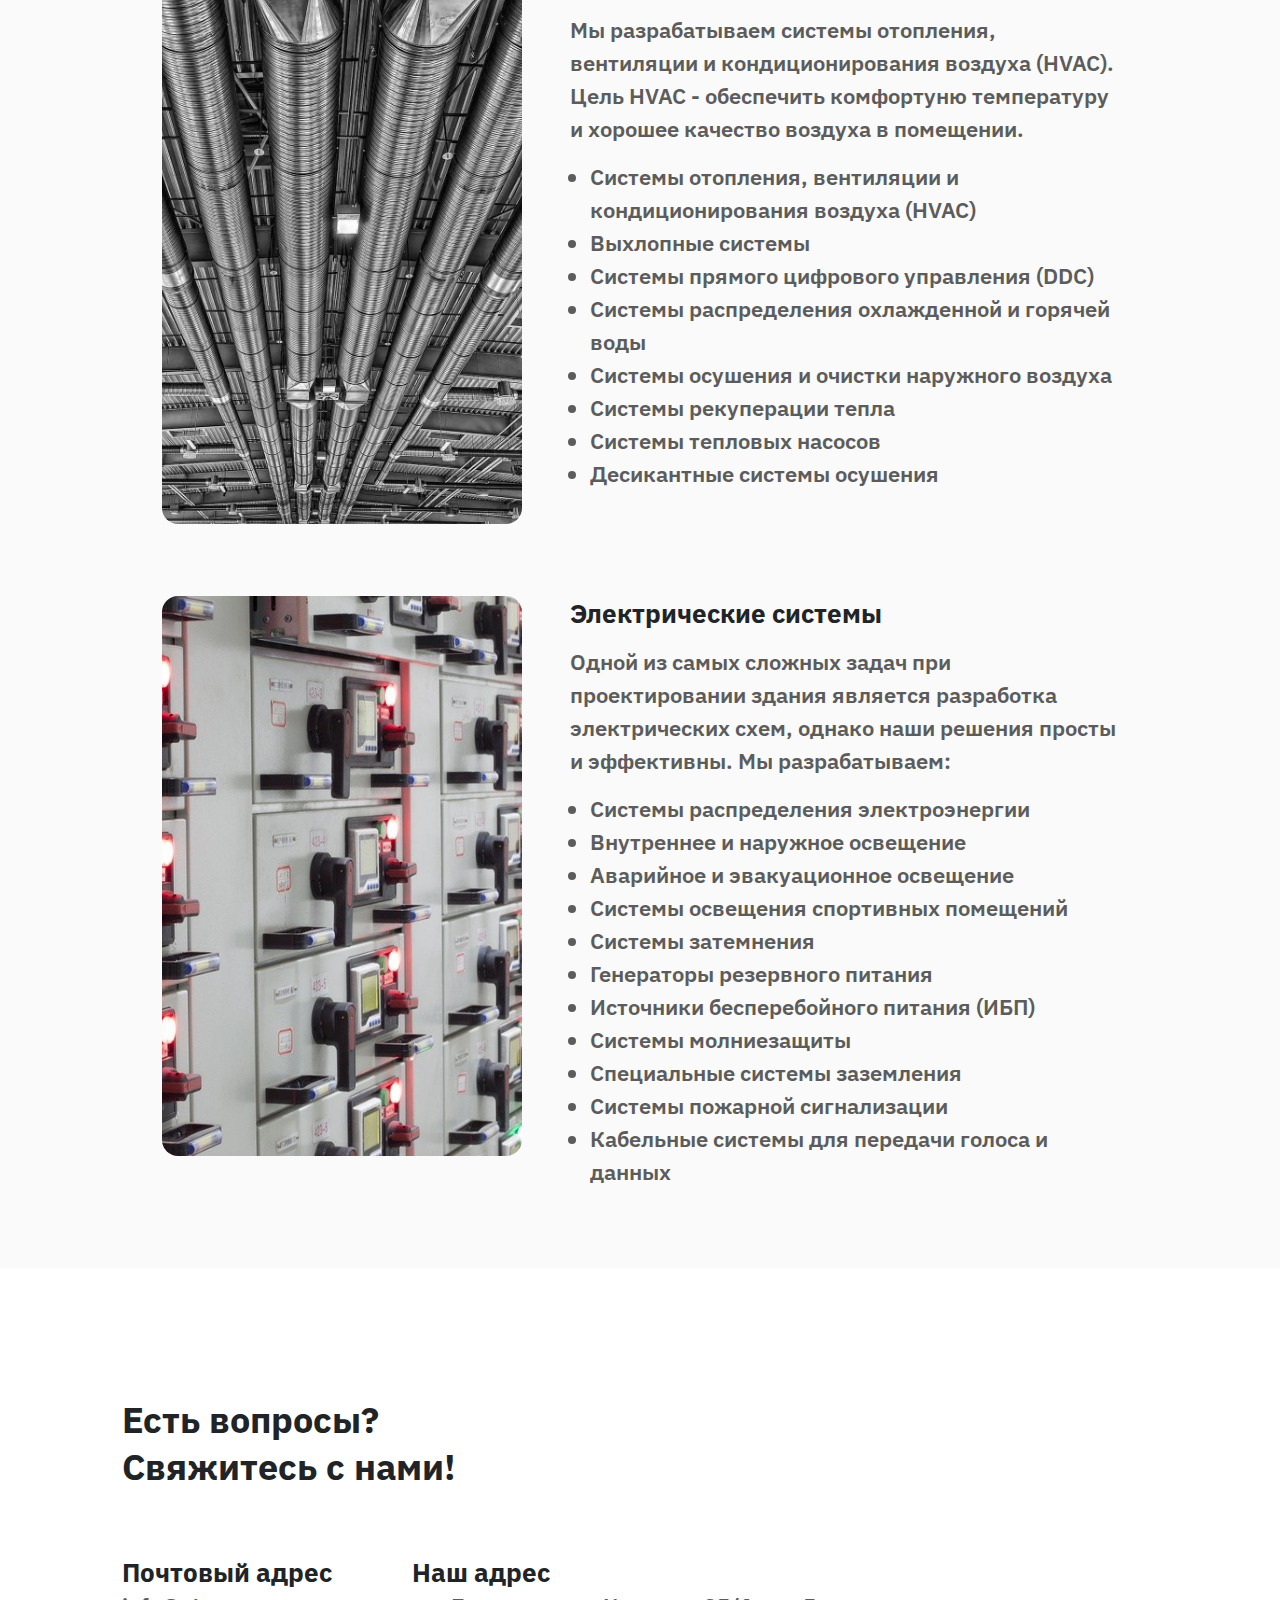
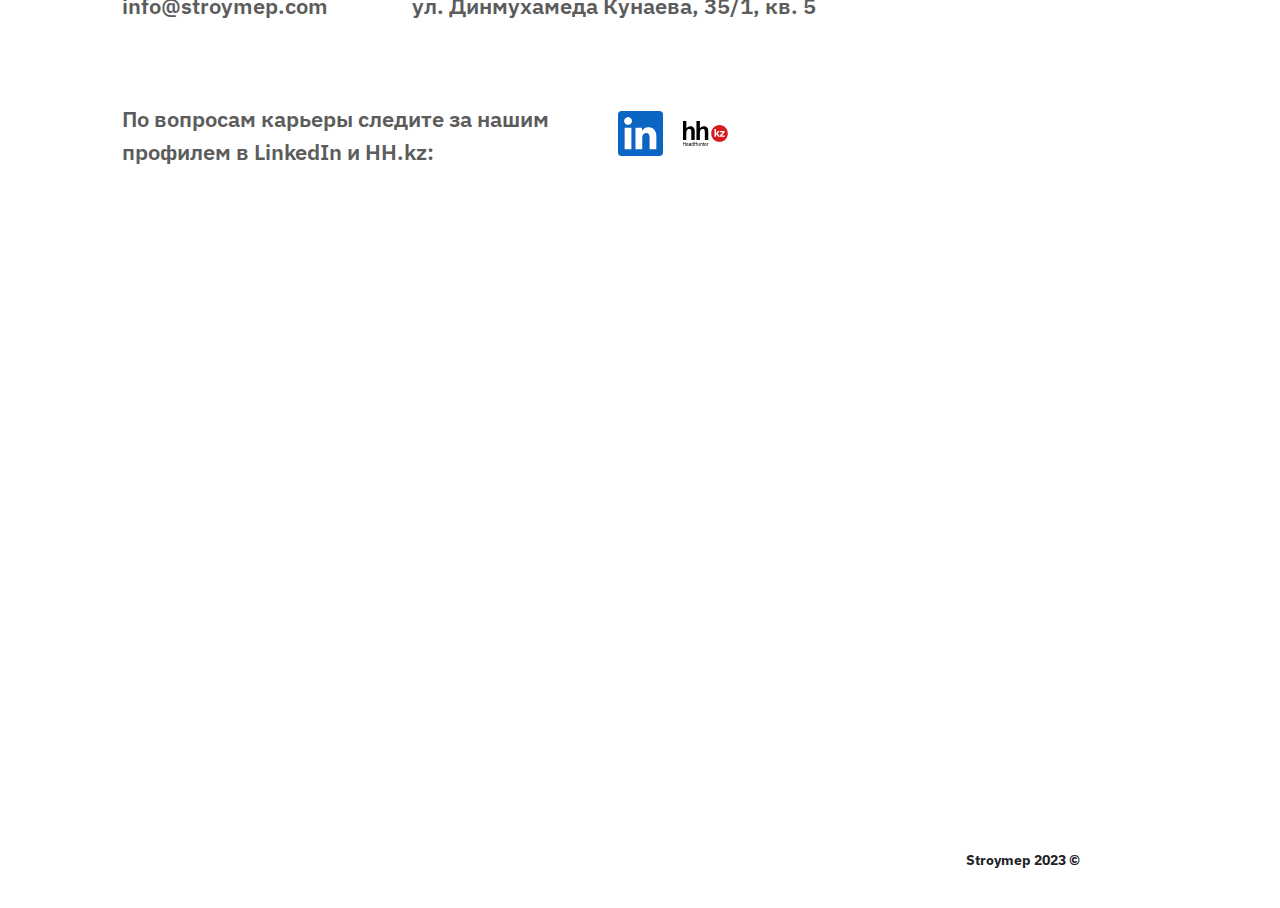
==== commit 93a5268d: "Turkestan completed. Expo 528." ====
--- a/ru.html
+++ b/ru.html
@@ -244,6 +244,10 @@
             <p class="status"><span style="color: #0000AD">Новый</span> - Текущий проект</p>
           </div>
         </div>
+      </section>
+
+      <h3 id="completed-projects">Выполненные проекты</h3>
+      <section class="cards">
 
         <div class="card">
           <h2 id="project-name">Городская больница</h2>
@@ -269,13 +273,10 @@
           <div class="sub-text">
             <p class="subtitle">Туркестан, Казахстан</p>
             <p class="area">Площадь объекта — 83 277 m²</p>
-            <p class="status"> <span style="color: #0000AD">Новый</span> - Текущий проект</p>
-          </div>
-        </div>
-      </section>
-
-      <h3 id="completed-projects">Выполненные проекты</h3>
-      <section class="cards">
+            <p class="status">Проект Завершён в 2023</p>
+          </div>
+        </div>
+
         <div class="card">
           <h2 id="project-name">Музей Ходжи Ахмеда Ясави</h2>
           <div class="project-image">
@@ -470,7 +471,7 @@
           </div>
           <div class="sub-text">
             <p class="subtitle">Астана, Казахстан</p>
-            <p class="area">Площадь объекта — 263 000 m²</p>
+            <p class="area">Площадь объекта — 528 000 m²</p>
             <p class="status">Проект Завершён в 2017</p>
           </div>
         </div>
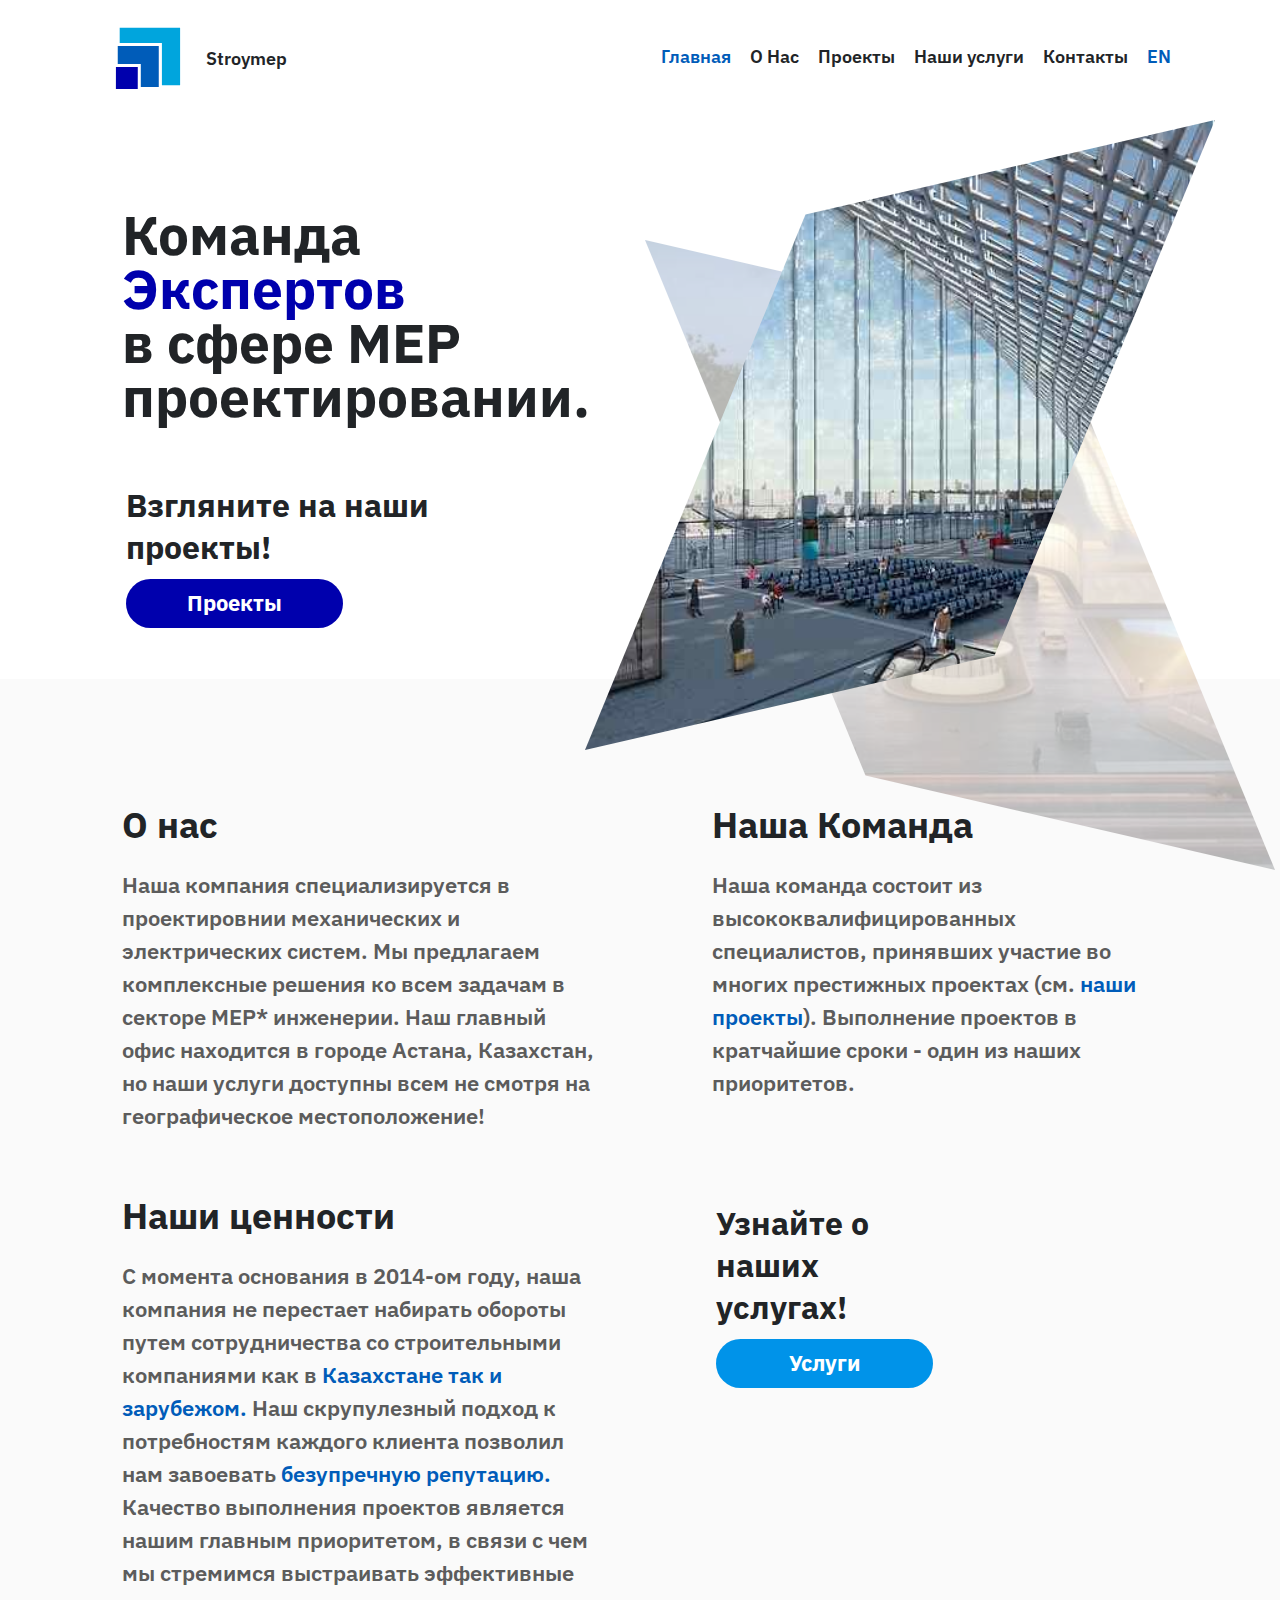
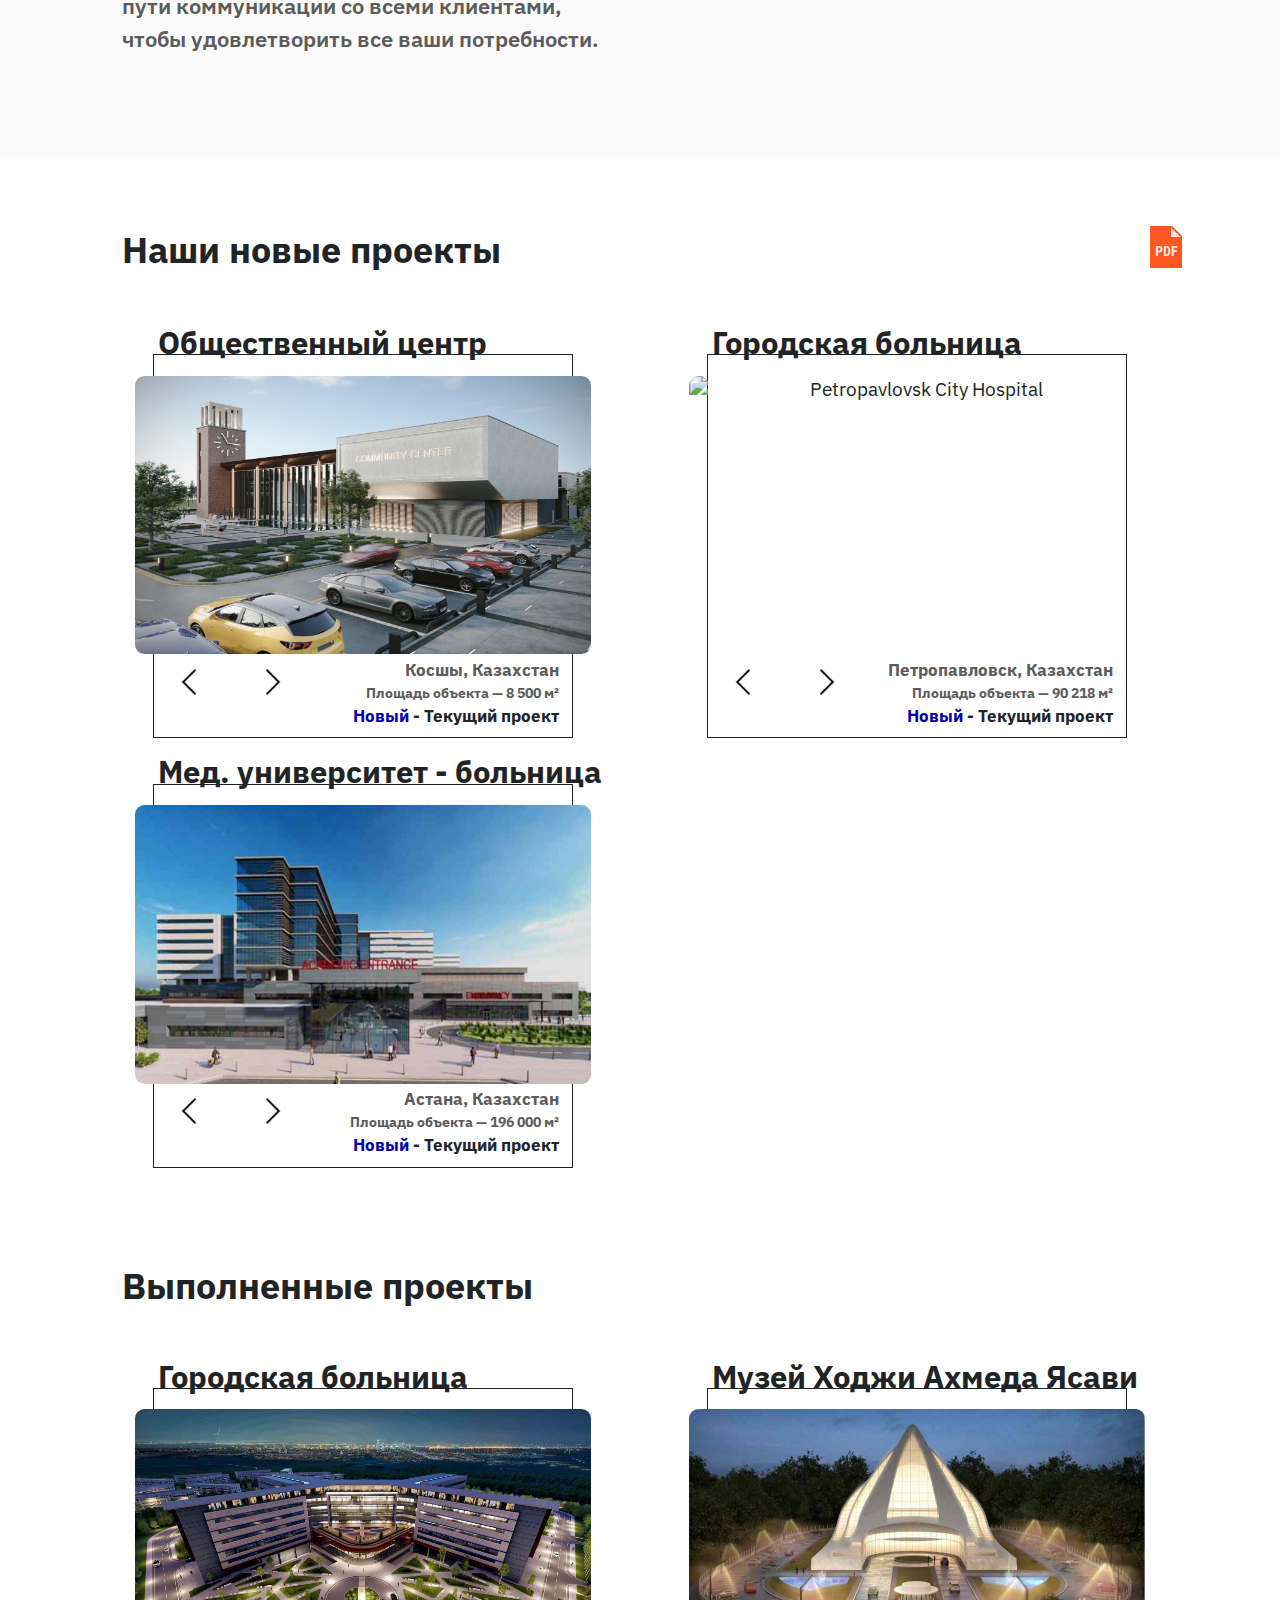
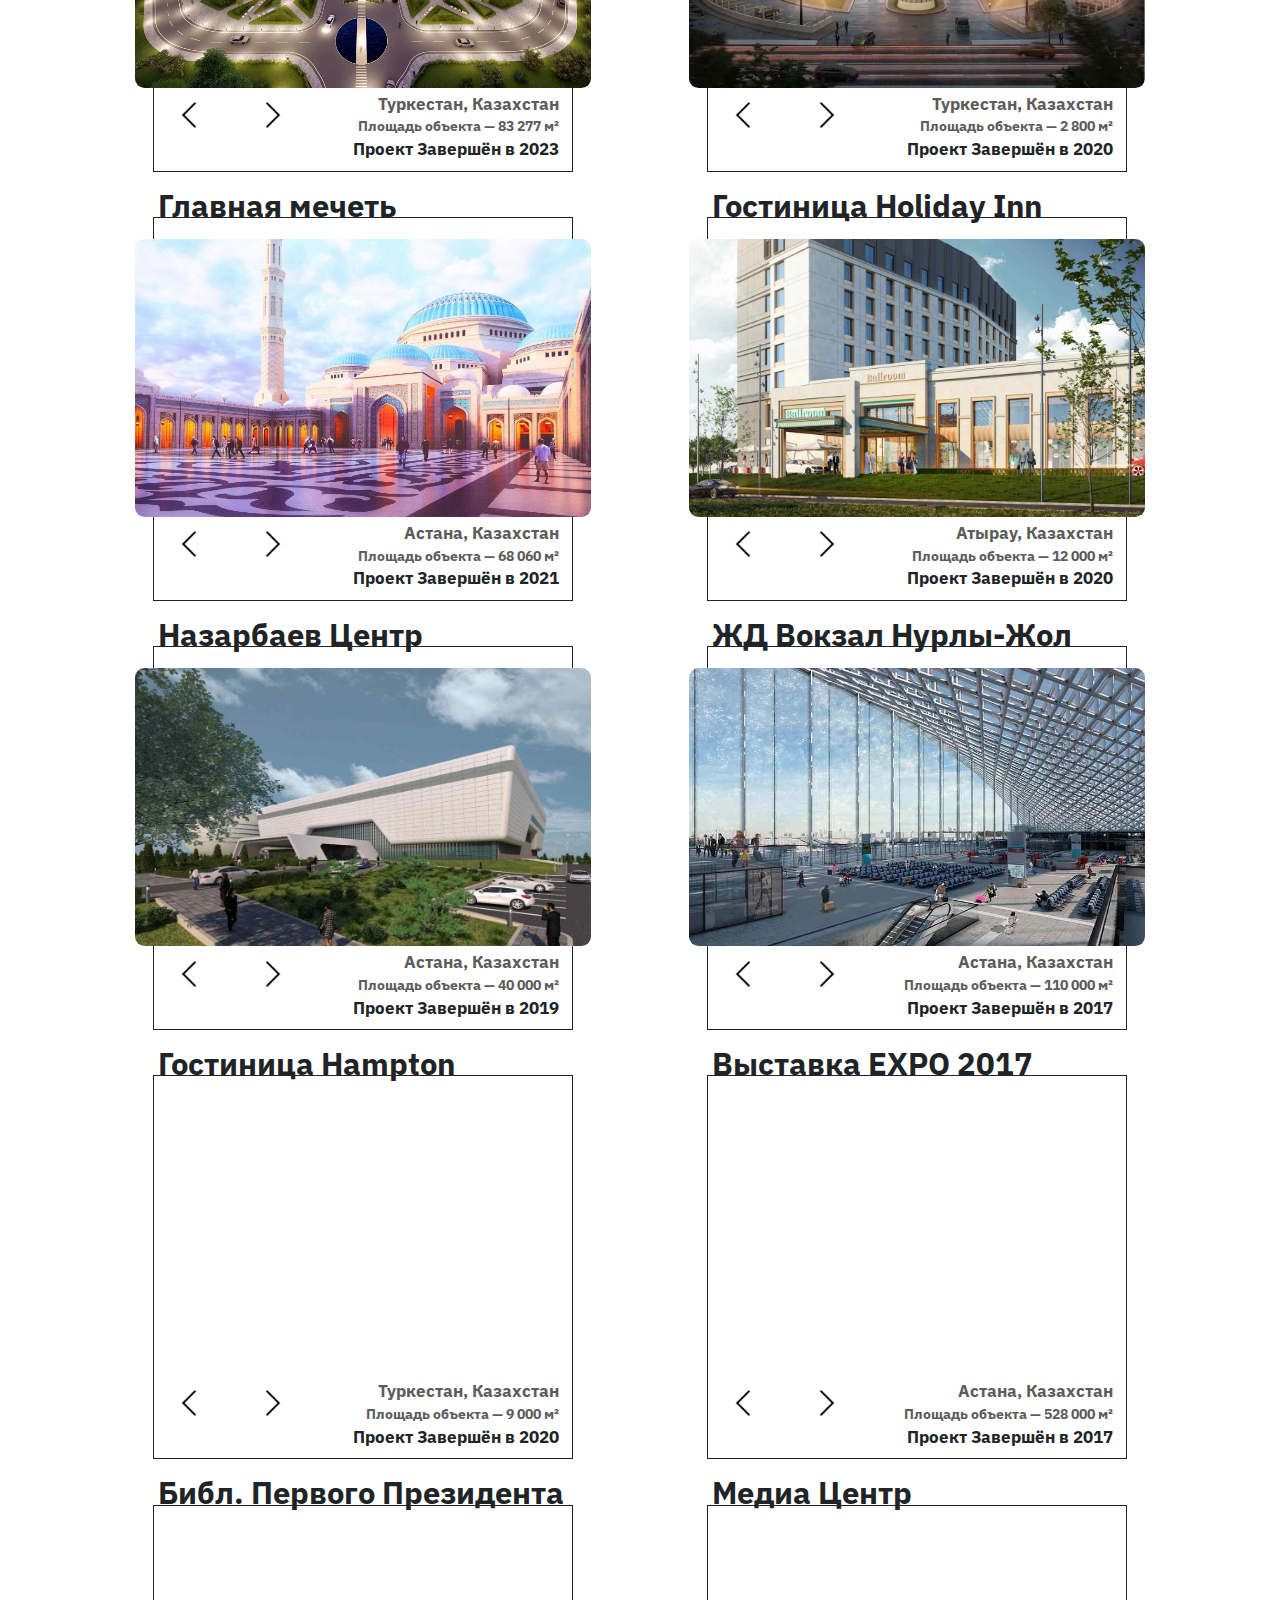
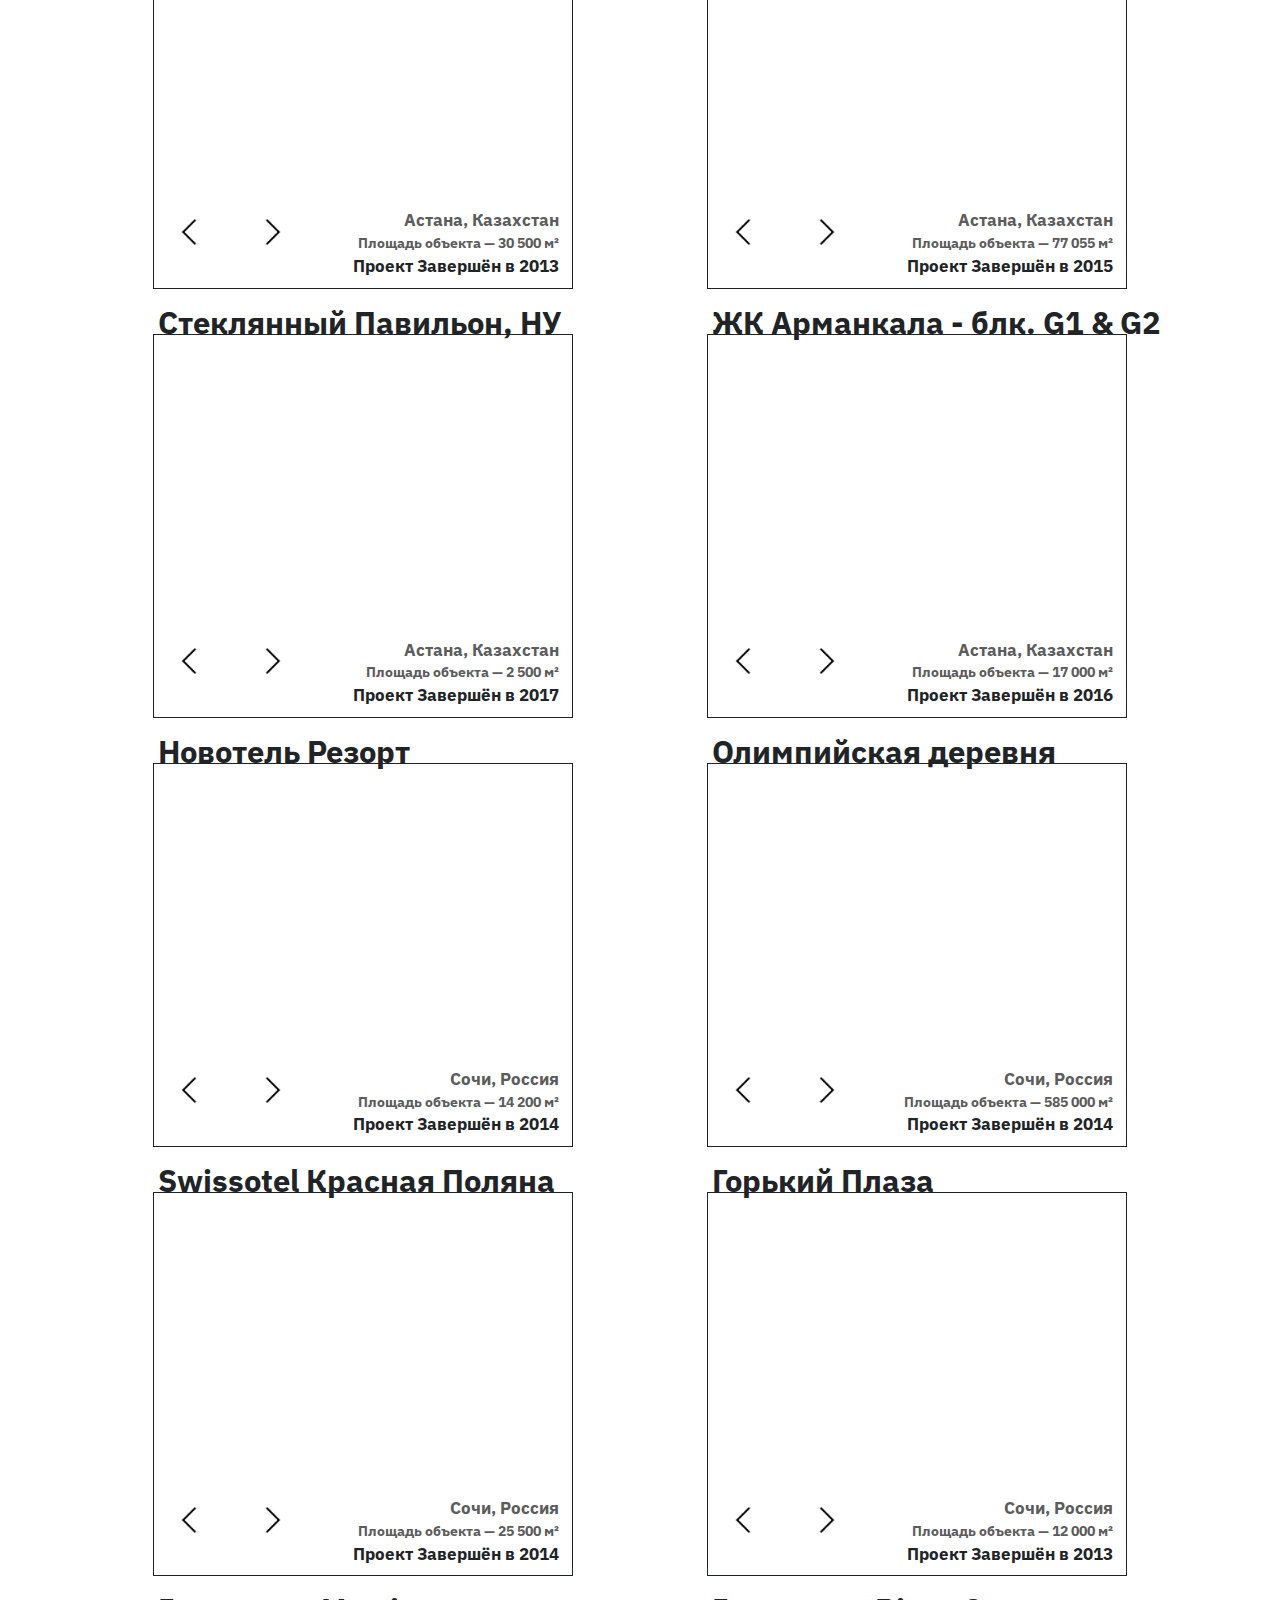
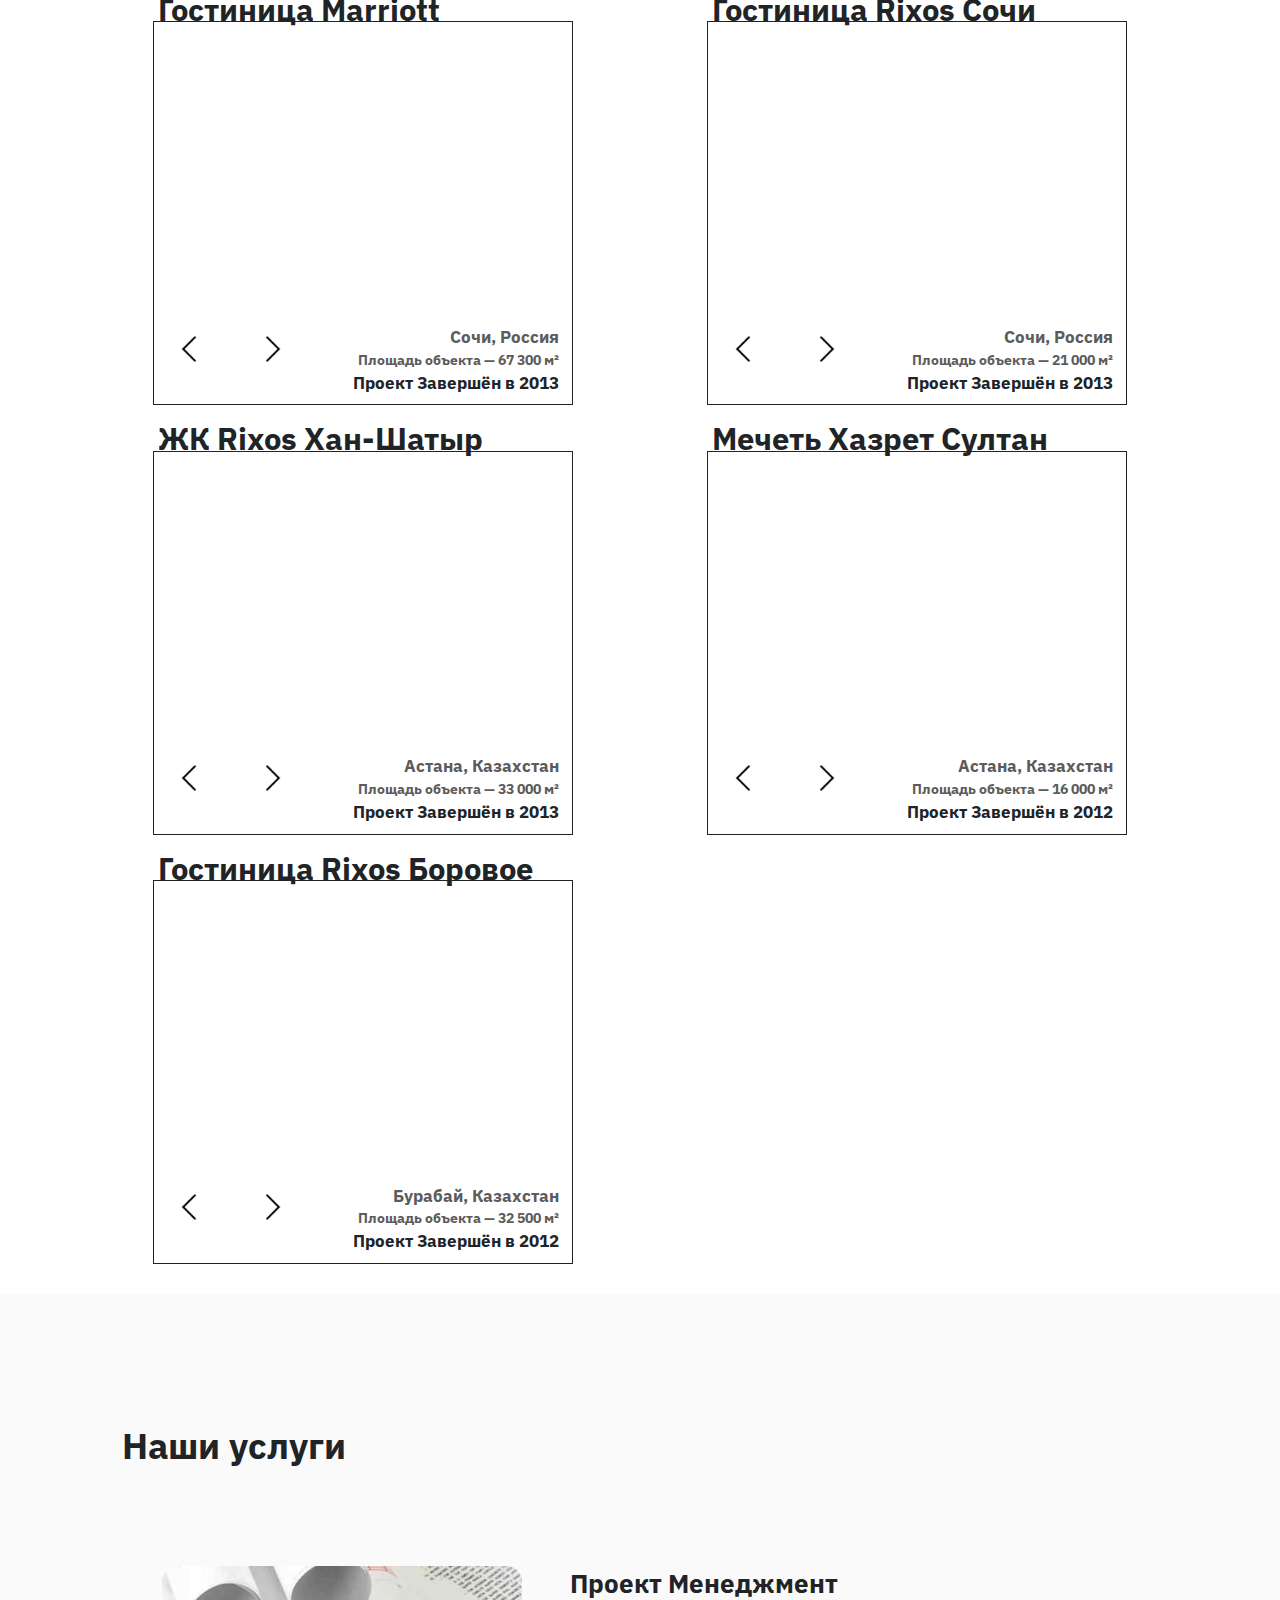
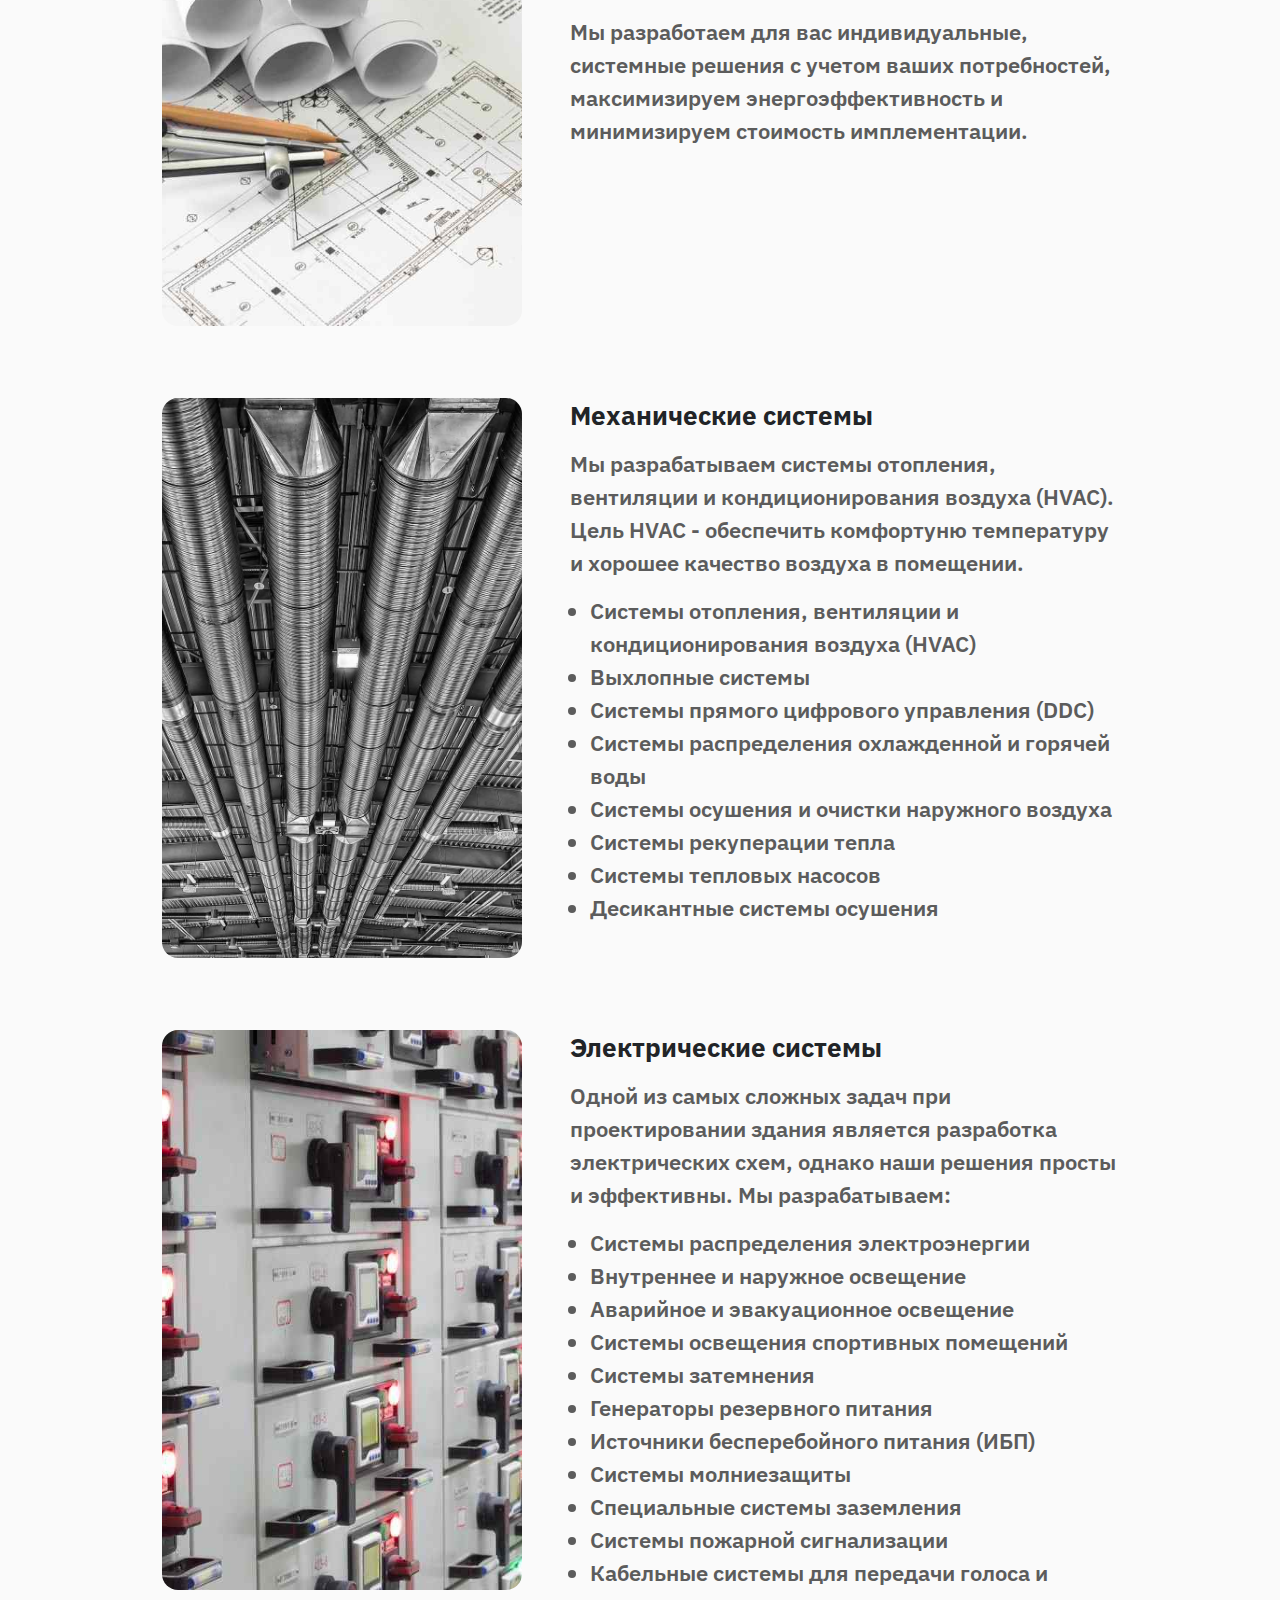
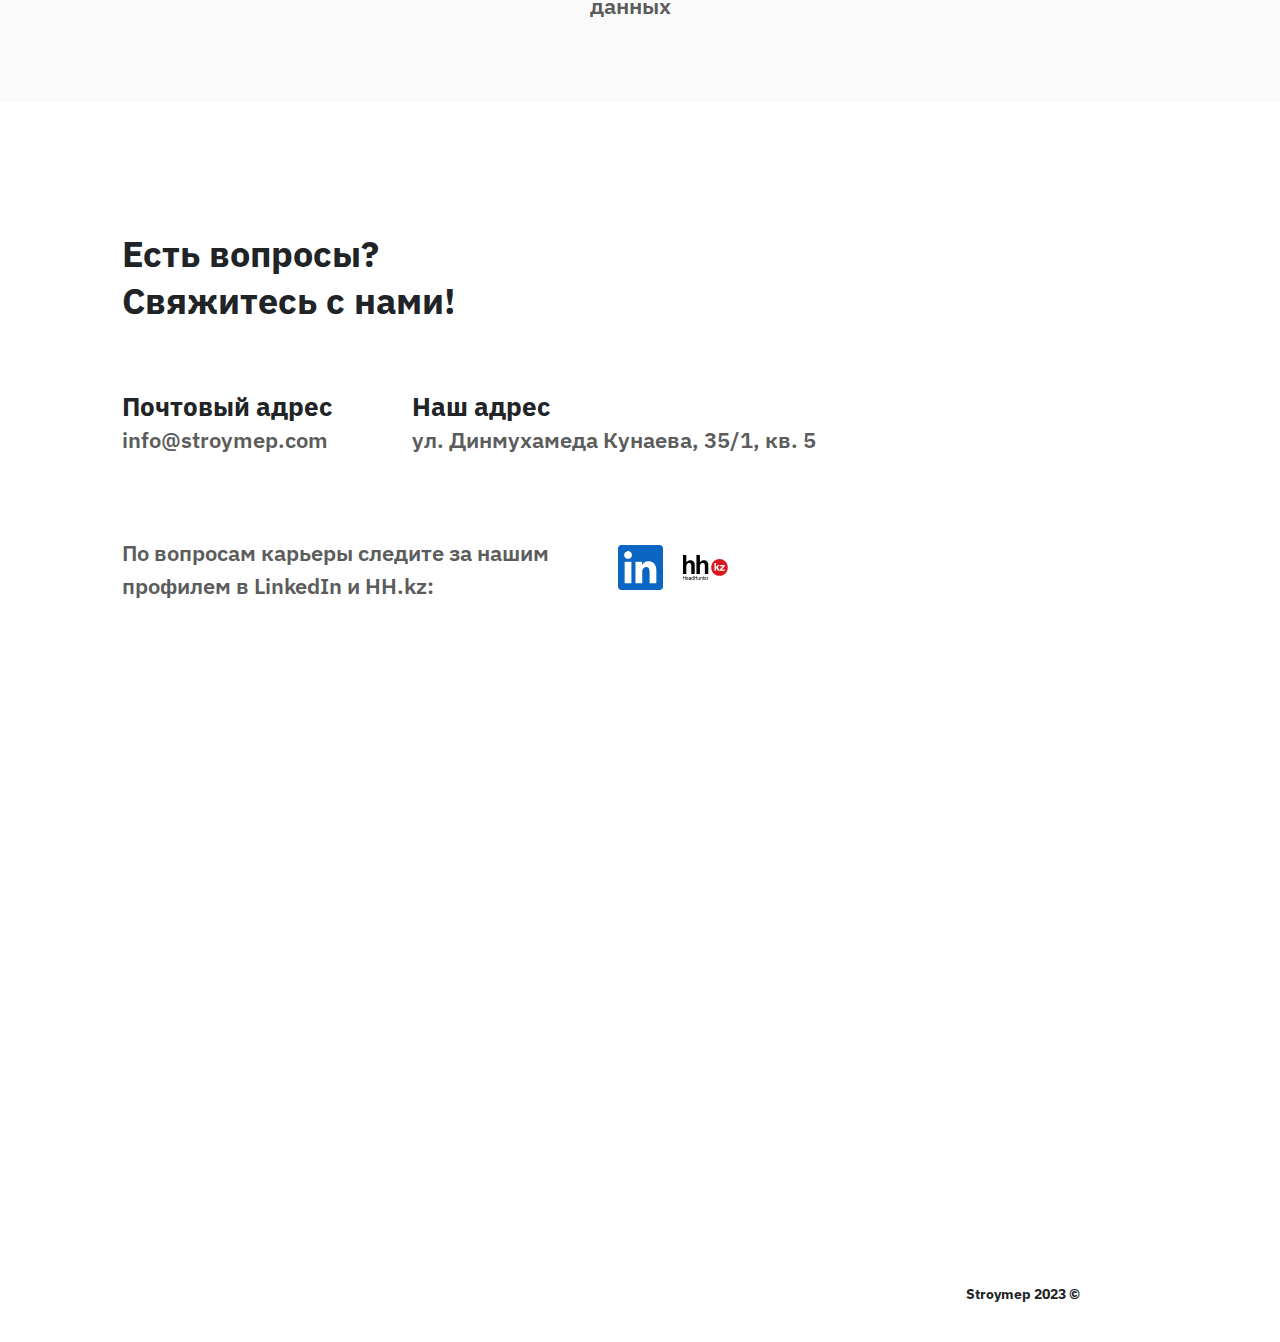
==== commit d23b399d: "compress images, add pdf for ru catalogue" ====
--- a/ru.html
+++ b/ru.html
@@ -81,7 +81,7 @@
         <div class="back-welcome-images">
 
           <div class="mySlides1 fade">
-            <img src="img/museum.jpeg" class="diamond-back">
+            <img src="img/museum.jpg" class="diamond-back">
           </div>
 
           <div class="mySlides1 fade">
@@ -104,7 +104,7 @@
           </div>
 
           <div class="mySlides fade">
-            <img src="img/museum.jpeg" class="diamond-front">
+            <img src="img/museum.jpg" class="diamond-front">
           </div>
 
           <div class="mySlides fade">
@@ -184,17 +184,57 @@
     <!-- ------------------------------------------------------------------------------------  -->
     <!-- projects -->
     <section id="projects" style="padding-top: 76px; margin-top: -76px;">
-      <h3 id="projects-anchor" >Наши новые проекты</h3>
+      <div id="projects-and-download">
+        <h3 id="projects-anchor" >Наши новые проекты</h3>
+        <a href="catalogue/stroymep_catalogue_2023_RU.pdf" target="_blank" download id="pdf-icon">
+          <img src="svg/pdf_icon.png" alt="Download PDF">
+        </a>
+      </div>
       <section class="cards">
+
+        <div class="card">
+          <h2 id="project-name">Общественный центр</h2>
+          <div class="project-image">
+            <div id="slider" class="slider">
+              <div class="wrapper">
+                <div id="items" class="items">
+                  <span class="slide"><img src="img/koshi.jpg" loading="lazy" id="img-project"
+                      alt="Community center Koshi"></span>
+                  <span class="slide"><img src="img/koshi1.jpg" loading="lazy" id="img-project"
+                      alt="Community center Koshi"></span>
+                  <span class="slide"><img src="img/koshi2.jpg" loading="lazy" id="img-project"
+                      alt="Community center Koshi"></span>
+                  <span class="slide"><img src="img/koshi3.jpg" loading="lazy" id="img-project"
+                      alt="Community center Koshi"></span>
+                  <span class="slide"><img src="img/koshi4.jpg" loading="lazy" id="img-project"
+                        alt="Community center Koshi"></span>  
+                </div>
+              </div>
+            </div>
+          </div>
+          <div class="boxframe">
+          </div>
+          <div class="slider-controls">
+            <a id="prev" class="control prev"></a>
+            <a id="next" class="control next"></a>
+          </div>
+          <div class="sub-text">
+            <p class="subtitle">Косшы, Казахстан</p>
+            <p class="area">Площадь объекта — 8 500 м²</p>
+            <p class="status"> <span style="color: #0000AD">Новый</span> - Текущий проект</p>
+          </div>
+        </div>
+
+
         <div class="card">
           <h2 id="project-name">Городская больница</h2>
           <div class="project-image">
             <div id="slider" class="slider">
               <div class="wrapper">
                 <div id="items" class="items">
-                  <span class="slide"><img src="img/petropavl1.jpeg" loading="lazy" id="img-project"
+                  <span class="slide"><img src="img/petropavl1.jpg" loading="lazy" id="img-project"
                       alt="Petropavlovsk City Hospital"></span>
-                  <span class="slide"><img src="img/petropavl3.jpeg" loading="lazy" id="img-project"
+                  <span class="slide"><img src="img/petropavl3.jpg" loading="lazy" id="img-project"
                       alt="Petropavlovsk City Hospital"></span>
                   <span class="slide"><img src="img/petropavl4.jpg" loading="lazy" id="img-project"
                       alt="Petropavlovsk City Hospital"></span>    
@@ -210,7 +250,7 @@
           </div>
           <div class="sub-text">
             <p class="subtitle">Петропавловск, Казахстан</p>
-            <p class="area">Площадь объекта — 90 218 m²</p>
+            <p class="area">Площадь объекта — 90 218 м²</p>
             <p class="status"> <span style="color: #0000AD">Новый</span> - Текущий проект</p>
           </div>
         </div>
@@ -226,7 +266,7 @@
                       alt="Astana City Hospital"></span>
                   <span class="slide"><img src="img/yda-nursultan.jpg" loading="lazy" id="img-project"
                       alt="Astana City Hospital"></span>
-                  <span class="slide"><img src="img/yda-nursultan3.png" loading="lazy" id="img-project"
+                  <span class="slide"><img src="img/yda-nursultan3.jpg" loading="lazy" id="img-project"
                       alt="Astana City Hospital"></span>
                 </div>
               </div>
@@ -240,7 +280,7 @@
           </div>
           <div class="sub-text">
             <p class="subtitle">Астана, Казахстан</p>
-            <p class="area">Площадь объекта — 196 000 m²</p>
+            <p class="area">Площадь объекта — 196 000 м²</p>
             <p class="status"><span style="color: #0000AD">Новый</span> - Текущий проект</p>
           </div>
         </div>
@@ -272,7 +312,7 @@
           </div>
           <div class="sub-text">
             <p class="subtitle">Туркестан, Казахстан</p>
-            <p class="area">Площадь объекта — 83 277 m²</p>
+            <p class="area">Площадь объекта — 83 277 м²</p>
             <p class="status">Проект Завершён в 2023</p>
           </div>
         </div>
@@ -285,7 +325,7 @@
                 <div id="items" class="items">
                   <span class="slide"><img src="img/museum2.jpg" loading="lazy" id="img-project"
                       alt="Ahmed Yassawi Museum"></span>
-                  <span class="slide"><img src="img/museum.jpeg" loading="lazy" id="img-project"
+                  <span class="slide"><img src="img/museum.jpg" loading="lazy" id="img-project"
                       alt="Ahmed Yassawi Museum"></span>
                 </div>
               </div>
@@ -299,7 +339,7 @@
           </div>
           <div class="sub-text">
             <p class="subtitle">Туркестан, Казахстан</p>
-            <p class="area">Площадь объекта — 2 800 m²</p>
+            <p class="area">Площадь объекта — 2 800 м²</p>
             <p class="status">Проект Завершён в 2020</p>
           </div>
         </div>
@@ -310,7 +350,7 @@
             <div id="slider" class="slider">
               <div class="wrapper">
                 <div id="items" class="items">
-                  <span class="slide"><img src="img/mosque2.png" loading="lazy" id="img-project"
+                  <span class="slide"><img src="img/mosque2.jpg" loading="lazy" id="img-project"
                       alt="Mosque Astana"></span>
                   <span class="slide"><img src="img/mosque3mirror.jpg" loading="lazy" id="img-project"
                       alt="Mosque Astana"></span>
@@ -326,7 +366,7 @@
           </div>
           <div class="sub-text">
             <p class="subtitle">Астана, Казахстан</p>
-            <p class="area">Площадь объекта — 68 060 m²</p>
+            <p class="area">Площадь объекта — 68 060 м²</p>
             <p class="status">Проект Завершён в 2021</p>
           </div>
         </div>
@@ -337,11 +377,11 @@
             <div id="slider" class="slider">
               <div class="wrapper">
                 <div id="items" class="items">
-                  <span class="slide"><img src="img/HolidayInn.png" loading="lazy" id="img-project"
+                  <span class="slide"><img src="img/HolidayInn.jpg" loading="lazy" id="img-project"
                       alt="Holiday Inn Hotel"></span>
-                  <span class="slide"><img src="img/HolidayInn2.png" loading="lazy" id="img-project"
+                  <span class="slide"><img src="img/HolidayInn2.jpg" loading="lazy" id="img-project"
                       alt="Holiday Inn Hotel"></span>
-                  <span class="slide"><img src="img/HolidayInn3.png" loading="lazy" id="img-project"
+                  <span class="slide"><img src="img/HolidayInn3.jpg" loading="lazy" id="img-project"
                       alt="Holiday Inn Hotel"></span>
                 </div>
               </div>
@@ -355,7 +395,7 @@
           </div>
           <div class="sub-text">
             <p class="subtitle">Атырау, Казахстан</p>
-            <p class="area">Площадь объекта — 12 000 m²</p>
+            <p class="area">Площадь объекта — 12 000 м²</p>
             <p class="status">Проект Завершён в 2020</p>
           </div>
         </div>
@@ -384,7 +424,7 @@
           </div>
           <div class="sub-text">
             <p class="subtitle">Астана, Казахстан</p>
-            <p class="area">Площадь объекта — 40 000 m²</p>
+            <p class="area">Площадь объекта — 40 000 м²</p>
             <p class="status">Проект Завершён в 2019</p>
           </div>
         </div>
@@ -413,7 +453,7 @@
           </div>
           <div class="sub-text">
             <p class="subtitle">Астана, Казахстан</p>
-            <p class="area">Площадь объекта — 110 000 m²</p>
+            <p class="area">Площадь объекта — 110 000 м²</p>
             <p class="status">Проект Завершён в 2017</p>
           </div>
         </div>
@@ -424,9 +464,9 @@
             <div id="slider" class="slider">
               <div class="wrapper">
                 <div id="items" class="items">
-                  <span class="slide"><img src="img/Hampton.png" loading="lazy" id="img-project"
+                  <span class="slide"><img src="img/Hampton.jpg" loading="lazy" id="img-project"
                       alt="Hampton Hotel"></span>
-                  <span class="slide"><img src="img/Hampton2.png" loading="lazy" id="img-project"
+                  <span class="slide"><img src="img/Hampton2.jpg" loading="lazy" id="img-project"
                       alt="Hampton Hotel"></span>
                   <span class="slide"><img src="img/Hampton3.jpg" loading="lazy" id="img-project"
                       alt="Hampton Hotel"></span>
@@ -442,7 +482,7 @@
           </div>
           <div class="sub-text">
             <p class="subtitle">Туркестан, Казахстан</p>
-            <p class="area">Площадь объекта — 9 000 m²</p>
+            <p class="area">Площадь объекта — 9 000 м²</p>
             <p class="status">Проект Завершён в 2020</p>
           </div>
         </div>
@@ -453,7 +493,7 @@
             <div id="slider" class="slider">
               <div class="wrapper">
                 <div id="items" class="items">
-                  <span class="slide"><img src="img/expo2017_1.jpeg" loading="lazy" id="img-project"
+                  <span class="slide"><img src="img/expo2017_1.jpg" loading="lazy" id="img-project"
                       alt="Expo 2017"></span>
                   <span class="slide"><img src="img/expo2017_2.jpg" loading="lazy" id="img-project"
                       alt="Expo 2017"></span>
@@ -471,7 +511,7 @@
           </div>
           <div class="sub-text">
             <p class="subtitle">Астана, Казахстан</p>
-            <p class="area">Площадь объекта — 528 000 m²</p>
+            <p class="area">Площадь объекта — 528 000 м²</p>
             <p class="status">Проект Завершён в 2017</p>
           </div>
         </div>
@@ -500,7 +540,7 @@
           </div>
           <div class="sub-text">
             <p class="subtitle">Астана, Казахстан</p>
-            <p class="area">Площадь объекта — 30 500 m²</p>
+            <p class="area">Площадь объекта — 30 500 м²</p>
             <p class="status">Проект Завершён в 2013</p>
           </div>
         </div>
@@ -511,7 +551,7 @@
             <div id="slider" class="slider">
               <div class="wrapper">
                 <div id="items" class="items">
-                  <span class="slide"><img src="img/media-center.png" loading="lazy" id="img-project"
+                  <span class="slide"><img src="img/media-center.jpg" loading="lazy" id="img-project"
                       alt="Media Center"></span>
                   <span class="slide"><img src="img/media-center2.jpg" loading="lazy" id="img-project"
                       alt="Media Center"></span>
@@ -531,7 +571,7 @@
           </div>
           <div class="sub-text">
             <p class="subtitle">Астана, Казахстан</p>
-            <p class="area">Площадь объекта — 77 055 m²</p>
+            <p class="area">Площадь объекта — 77 055 м²</p>
             <p class="status">Проект Завершён в 2015</p>
           </div>
         </div>
@@ -558,7 +598,7 @@
           </div>
           <div class="sub-text">
             <p class="subtitle">Астана, Казахстан</p>
-            <p class="area">Площадь объекта — 2 500 m²</p>
+            <p class="area">Площадь объекта — 2 500 м²</p>
             <p class="status">Проект Завершён в 2017</p>
           </div>
         </div>
@@ -587,7 +627,7 @@
           </div>
           <div class="sub-text">
             <p class="subtitle">Астана, Казахстан</p>
-            <p class="area">Площадь объекта — 17 000 m²</p>
+            <p class="area">Площадь объекта — 17 000 м²</p>
             <p class="status">Проект Завершён в 2016</p>
           </div>
         </div>
@@ -617,7 +657,7 @@
           </div>
           <div class="sub-text">
             <p class="subtitle">Сочи, Россия</p>
-            <p class="area">Площадь объекта — 14 200 m²</p>
+            <p class="area">Площадь объекта — 14 200 м²</p>
             <p class="status">Проект Завершён в 2014</p>
           </div>
         </div>
@@ -644,7 +684,7 @@
           </div>
           <div class="sub-text">
             <p class="subtitle">Сочи, Россия</p>
-            <p class="area">Площадь объекта — 585 000 m²</p>
+            <p class="area">Площадь объекта — 585 000 м²</p>
             <p class="status">Проект Завершён в 2014</p>
           </div>
         </div>
@@ -673,7 +713,7 @@
           </div>
           <div class="sub-text">
             <p class="subtitle">Сочи, Россия</p>
-            <p class="area">Площадь объекта — 25 500 m²</p>
+            <p class="area">Площадь объекта — 25 500 м²</p>
             <p class="status">Проект Завершён в 2014</p>
           </div>
         </div>
@@ -702,7 +742,7 @@
           </div>
           <div class="sub-text">
             <p class="subtitle">Сочи, Россия</p>
-            <p class="area">Площадь объекта — 12 000 m²</p>
+            <p class="area">Площадь объекта — 12 000 м²</p>
             <p class="status">Проект Завершён в 2013</p>
           </div>
         </div>
@@ -731,7 +771,7 @@
           </div>
           <div class="sub-text">
             <p class="subtitle">Сочи, Россия</p>
-            <p class="area">Площадь объекта — 67 300 m²</p>
+            <p class="area">Площадь объекта — 67 300 м²</p>
             <p class="status">Проект Завершён в 2013</p>
           </div>
         </div>
@@ -760,7 +800,7 @@
           </div>
           <div class="sub-text">
             <p class="subtitle">Сочи, Россия</p>
-            <p class="area">Площадь объекта — 21 000 m²</p>
+            <p class="area">Площадь объекта — 21 000 м²</p>
             <p class="status">Проект Завершён в 2013</p>
           </div>
         </div>
@@ -791,7 +831,7 @@
           </div>
           <div class="sub-text">
             <p class="subtitle">Астана, Казахстан</p>
-            <p class="area">Площадь объекта — 33 000 m²</p>
+            <p class="area">Площадь объекта — 33 000 м²</p>
             <p class="status">Проект Завершён в 2013</p>
           </div>
         </div>
@@ -818,7 +858,7 @@
           </div>
           <div class="sub-text">
             <p class="subtitle">Астана, Казахстан</p>
-            <p class="area">Площадь объекта — 16 000 m²</p>
+            <p class="area">Площадь объекта — 16 000 м²</p>
             <p class="status">Проект Завершён в 2012</p>
           </div>
         </div>
@@ -847,7 +887,7 @@
           </div>
           <div class="sub-text">
             <p class="subtitle">Бурабай, Казахстан</p>
-            <p class="area">Площадь объекта — 32 500 m²</p>
+            <p class="area">Площадь объекта — 32 500 м²</p>
             <p class="status">Проект Завершён в 2012</p>
           </div>
         </div>
@@ -973,7 +1013,7 @@
         prev = document.getElementsByClassName('control prev'),
         next = document.getElementsByClassName('control next');
 
-      var number = 23;
+      var number = 24;
       var x = 0;
       for (x; x < number; x++) {
         slide(slider[x], sliderItems[x], prev[x], next[x]);
--- a/css/projects.css
+++ b/css/projects.css
@@ -8,6 +8,15 @@
   padding-top: 64px;
 }
 
+#projects-and-download{
+  display: flex;
+  justify-content: space-between;
+  align-items: center;
+}
+
+#pdf-icon {
+  padding-top: 64px;
+}
 
 /*CARD*/
 
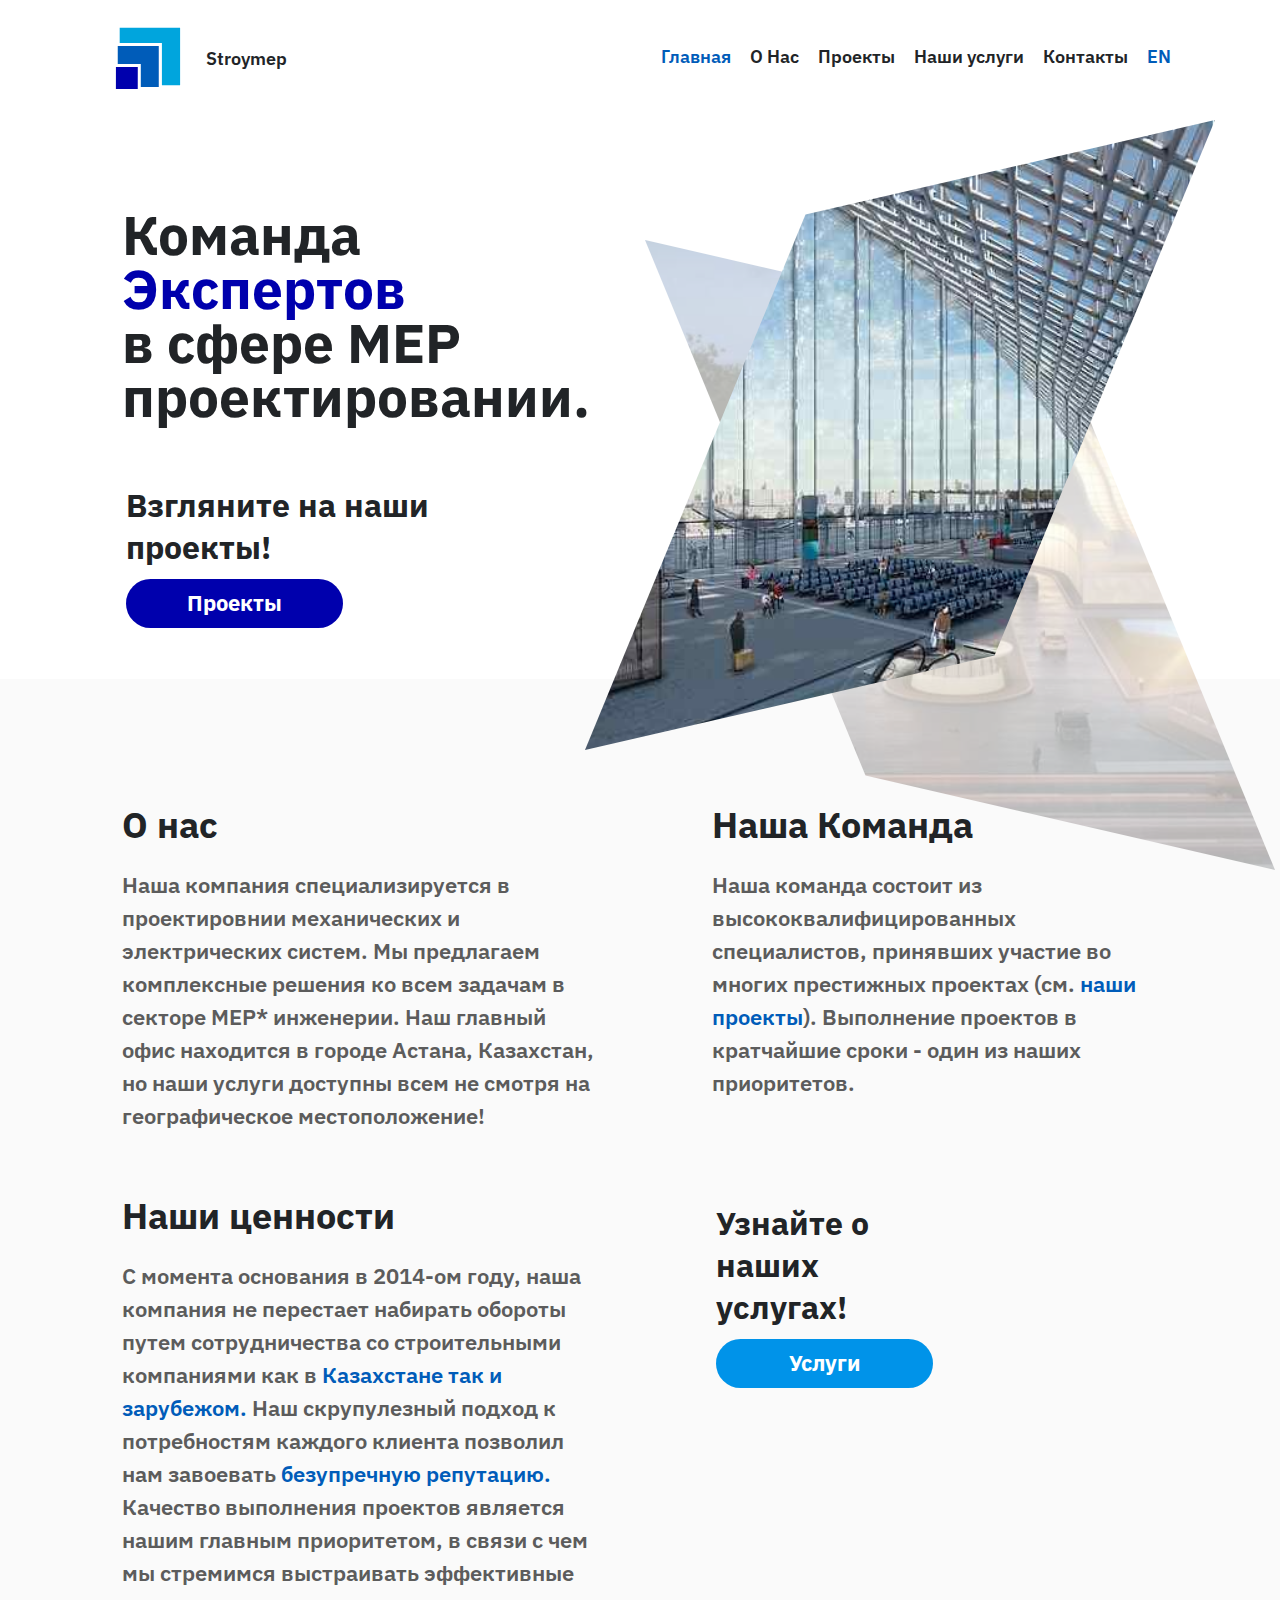
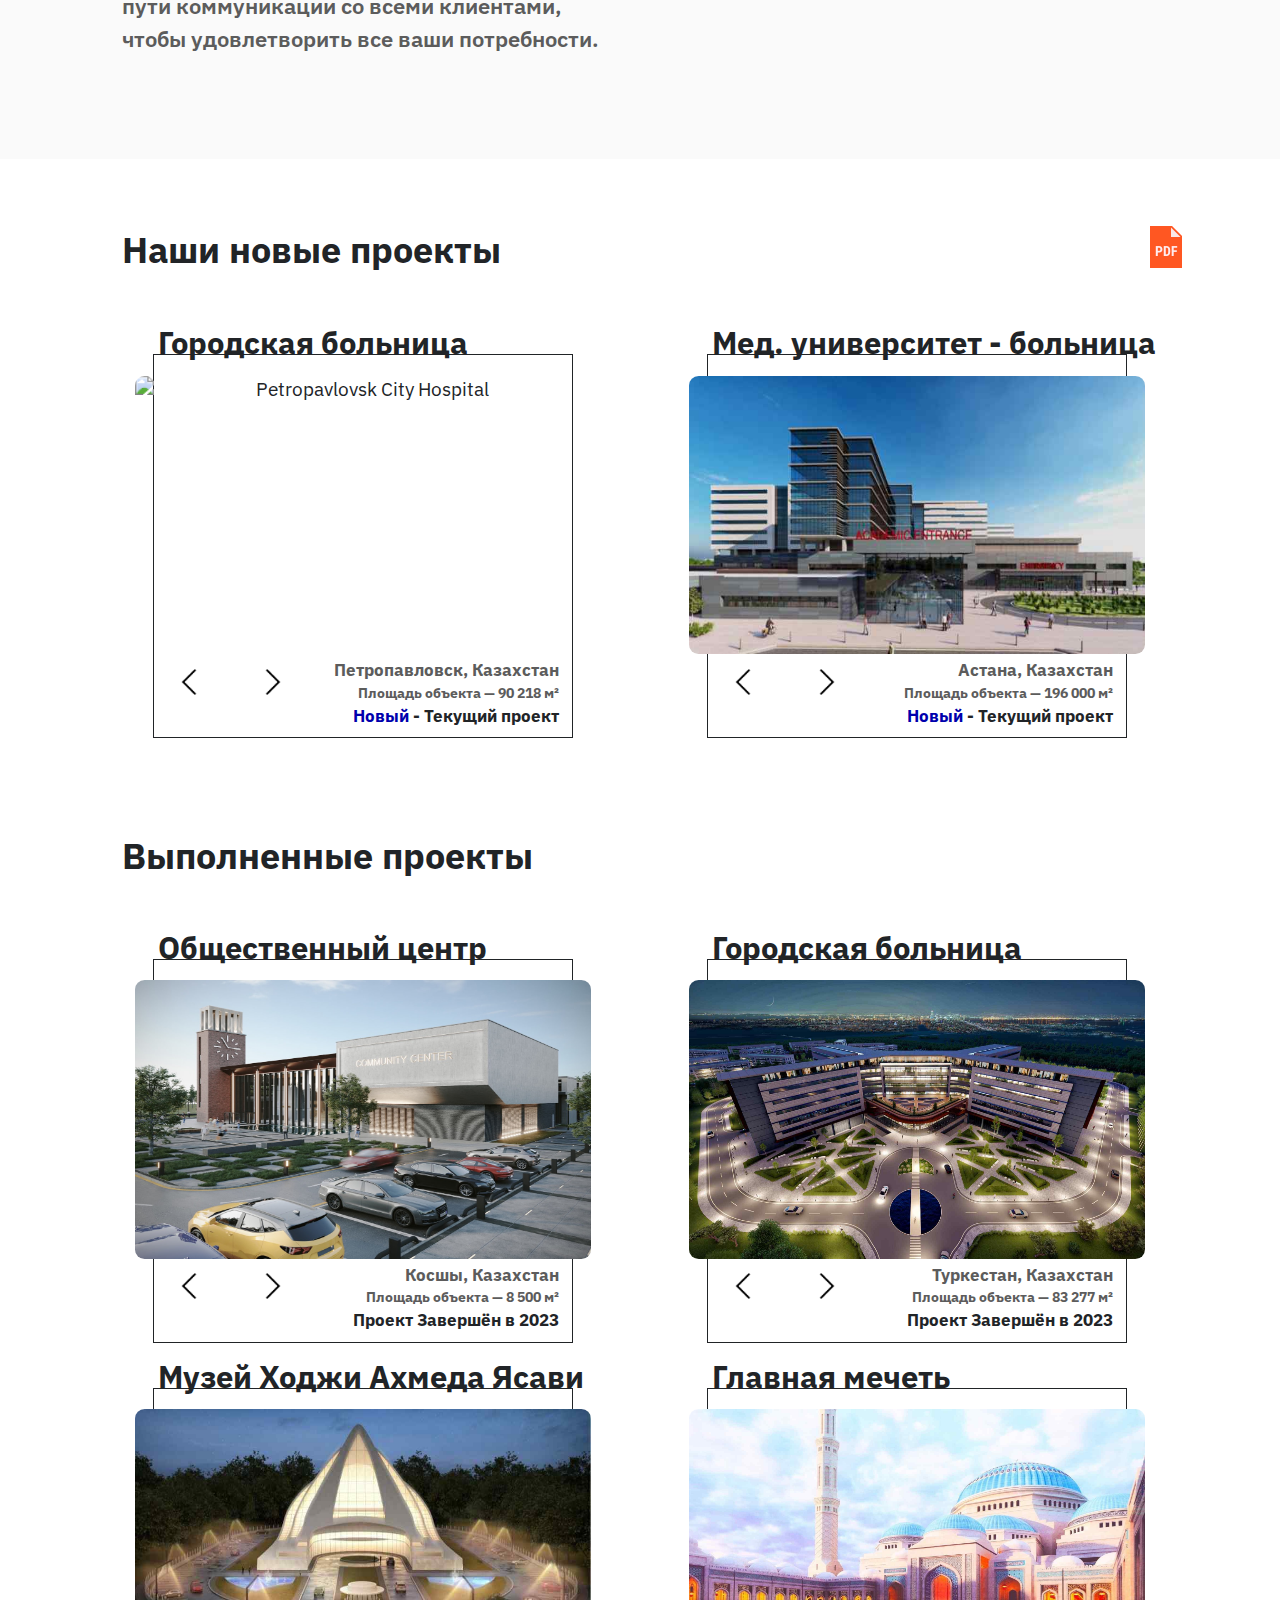
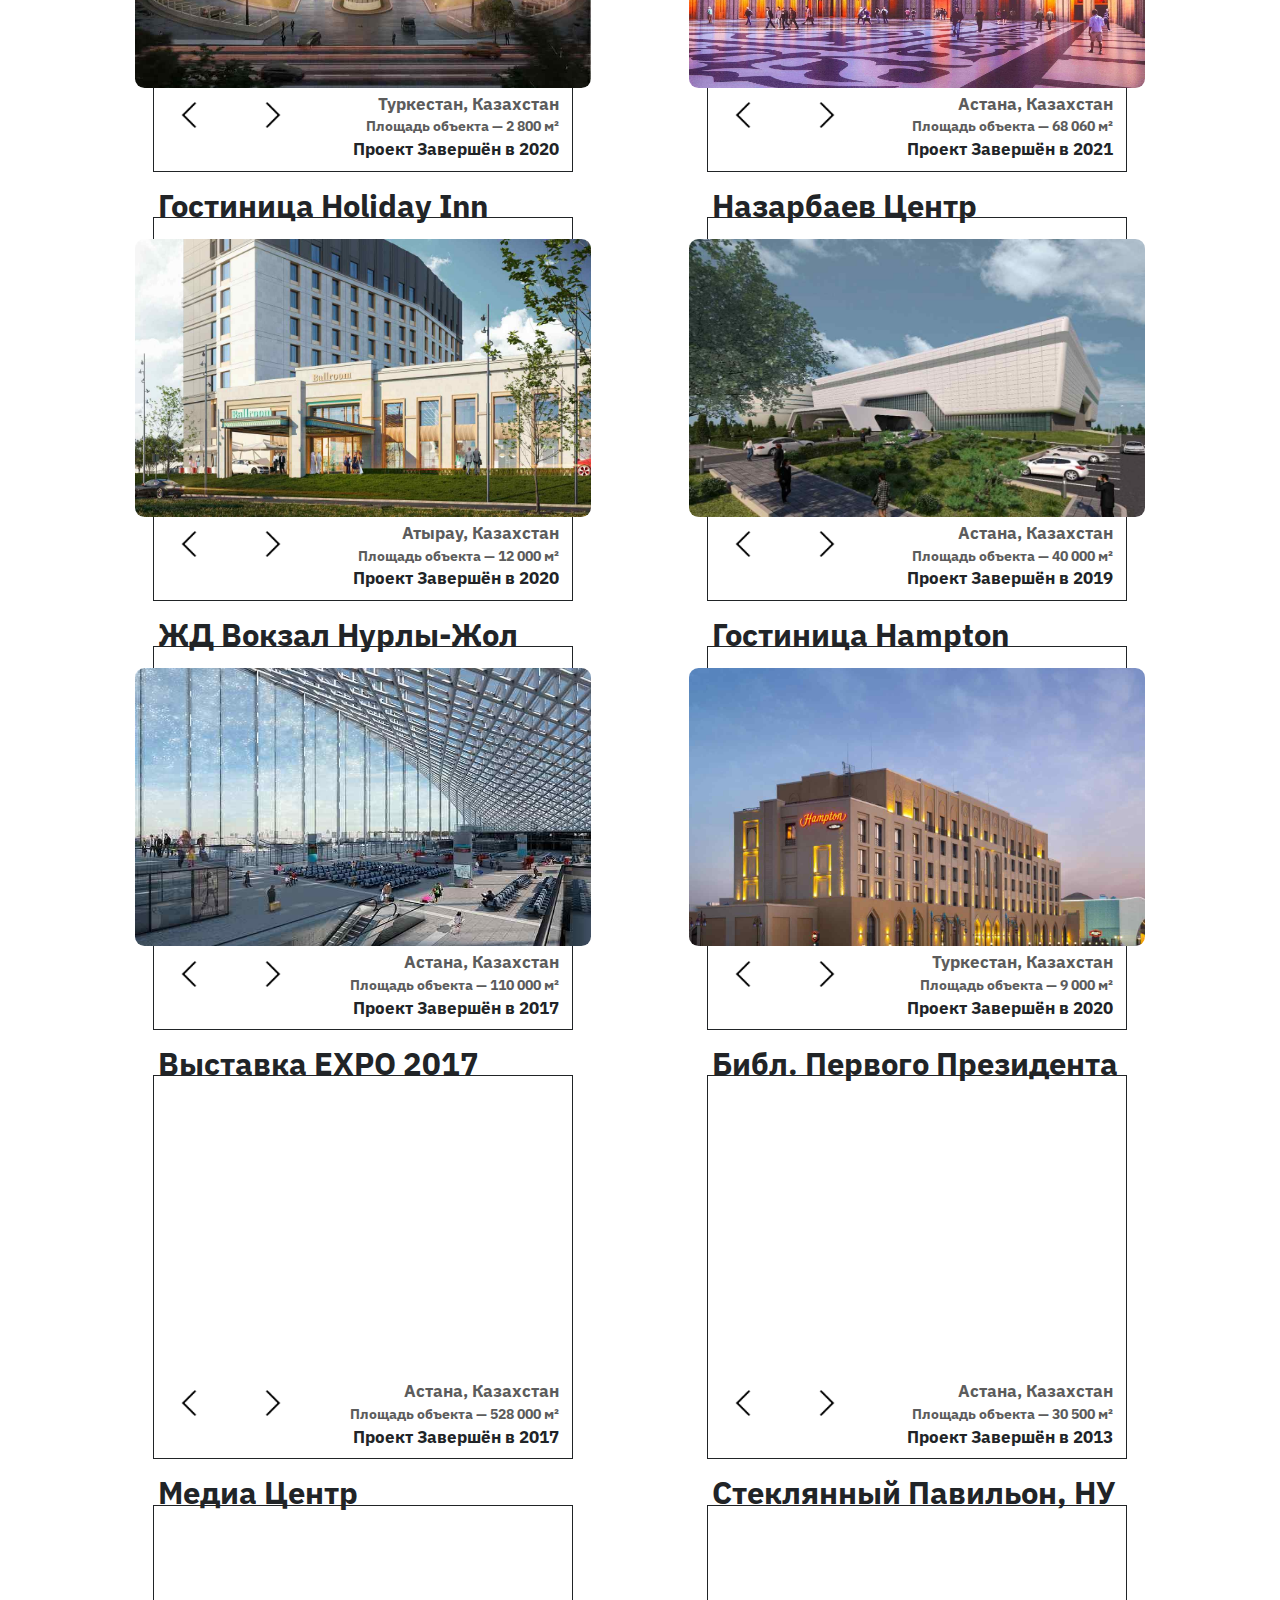
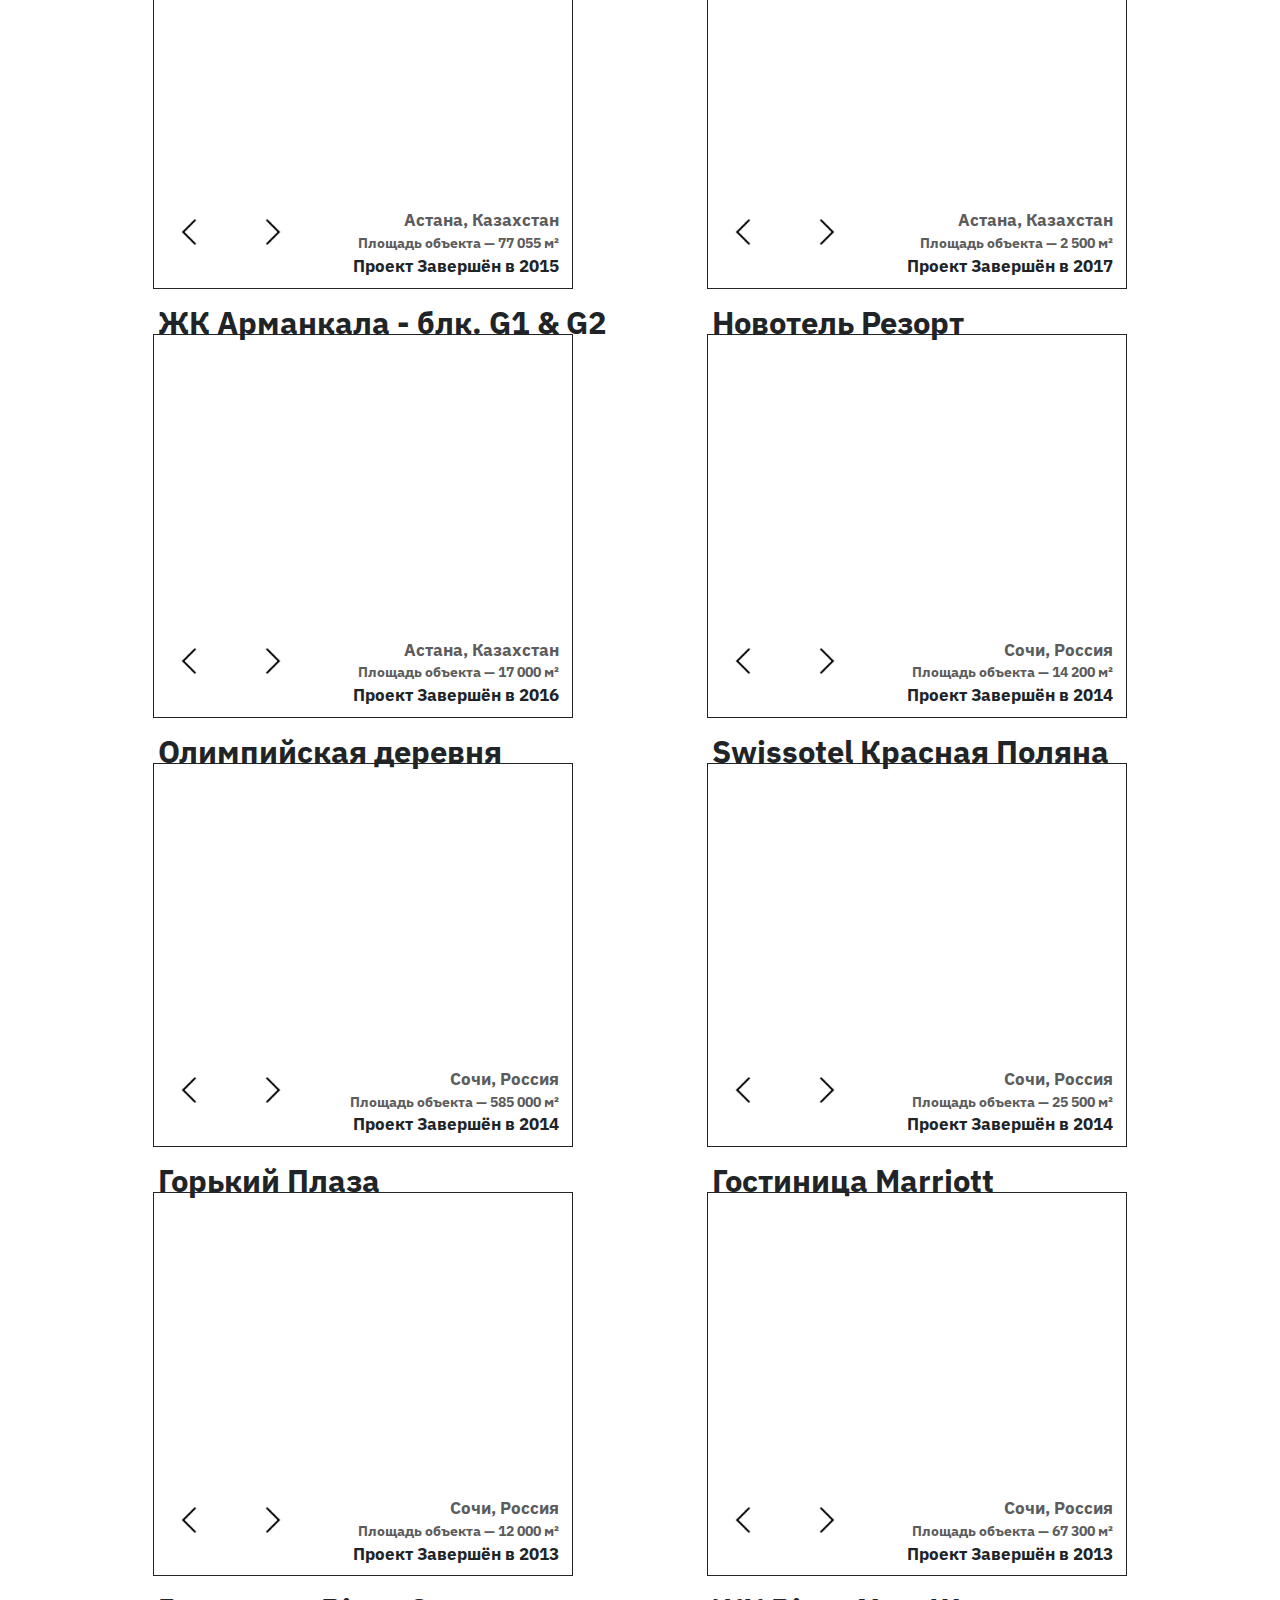
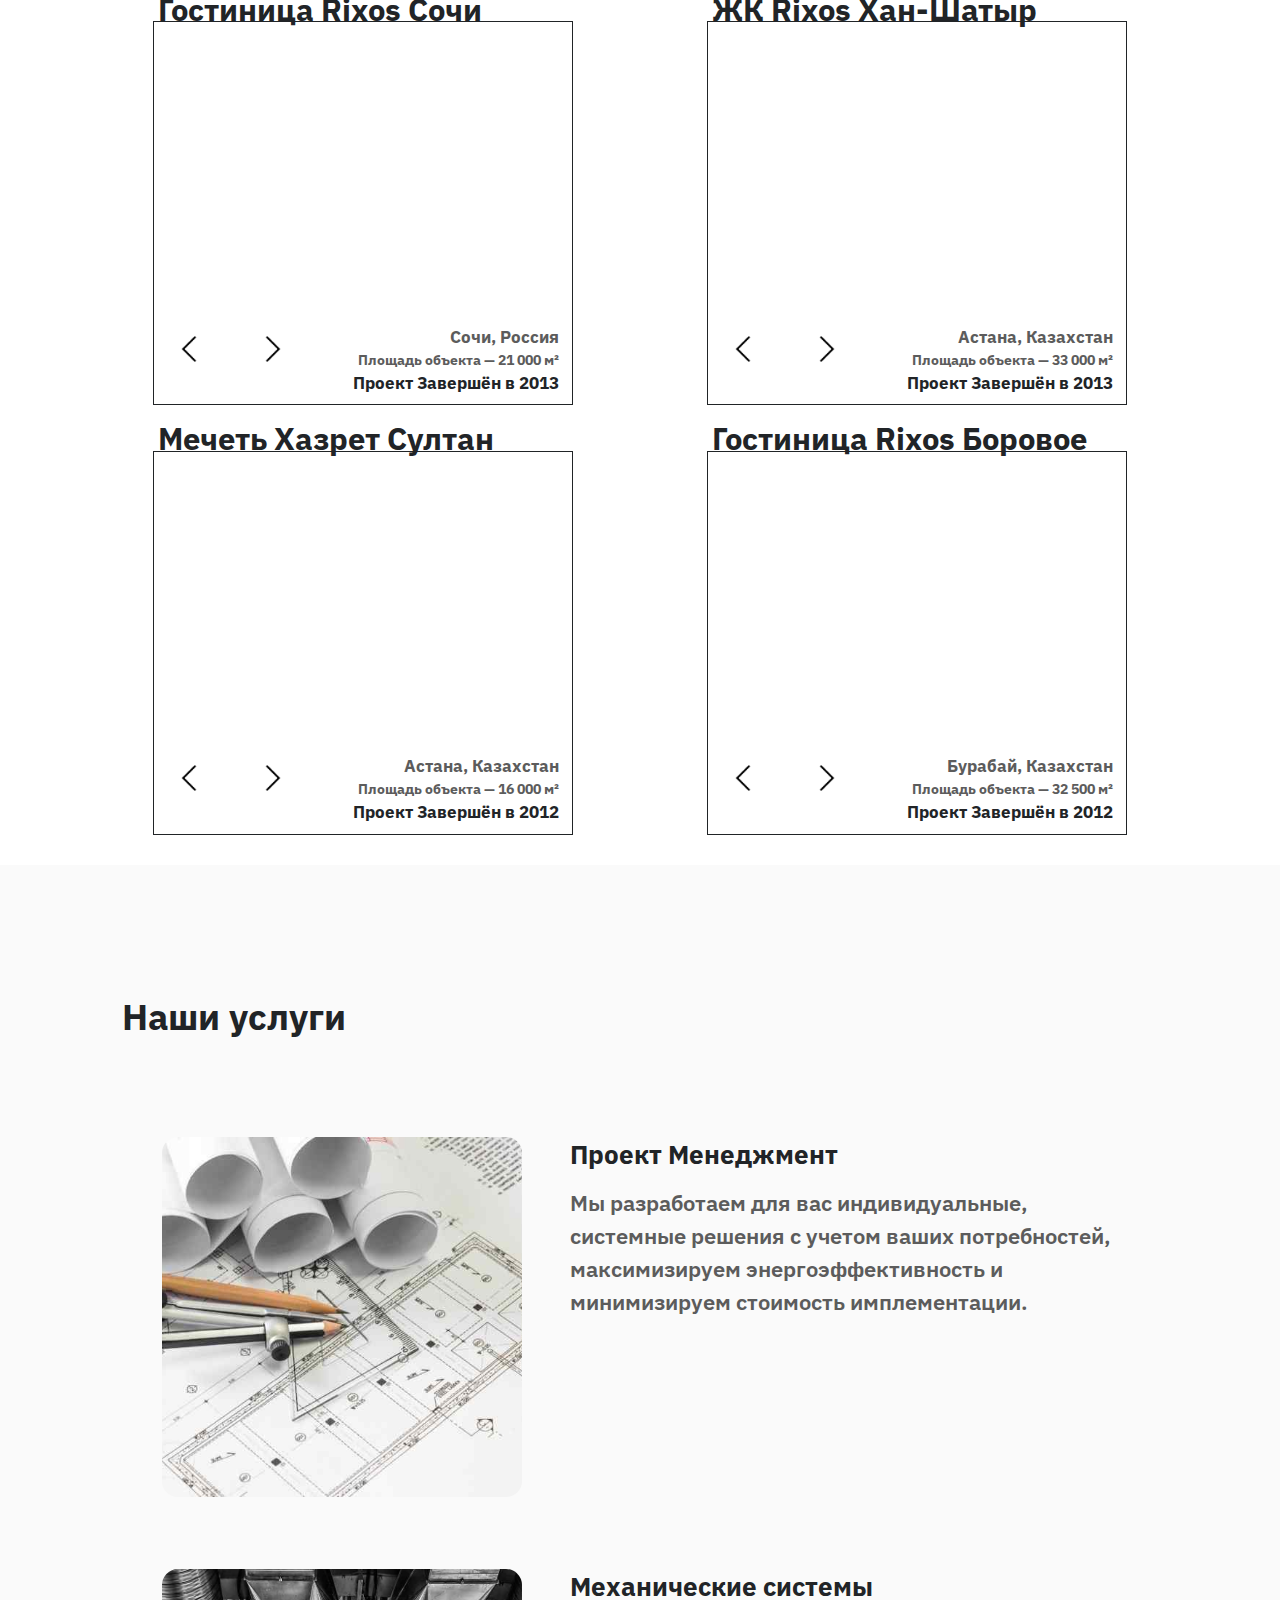
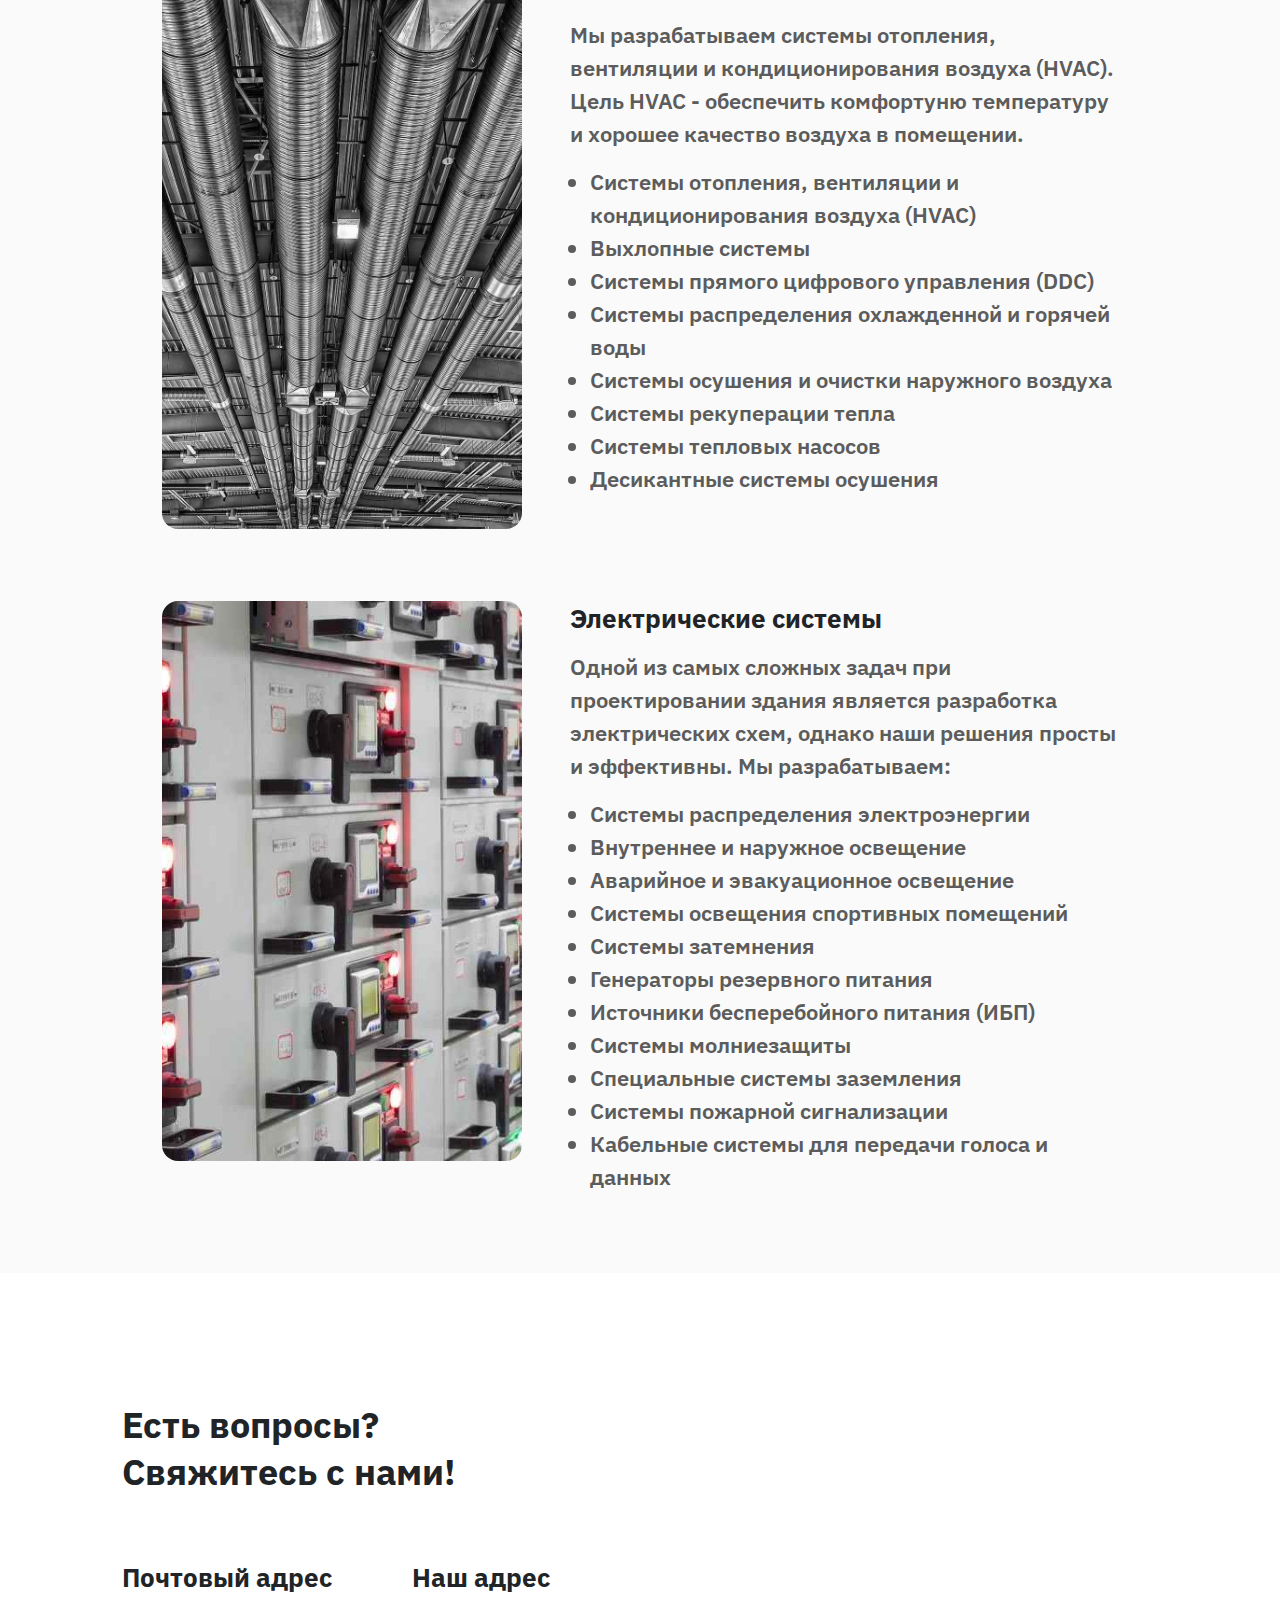
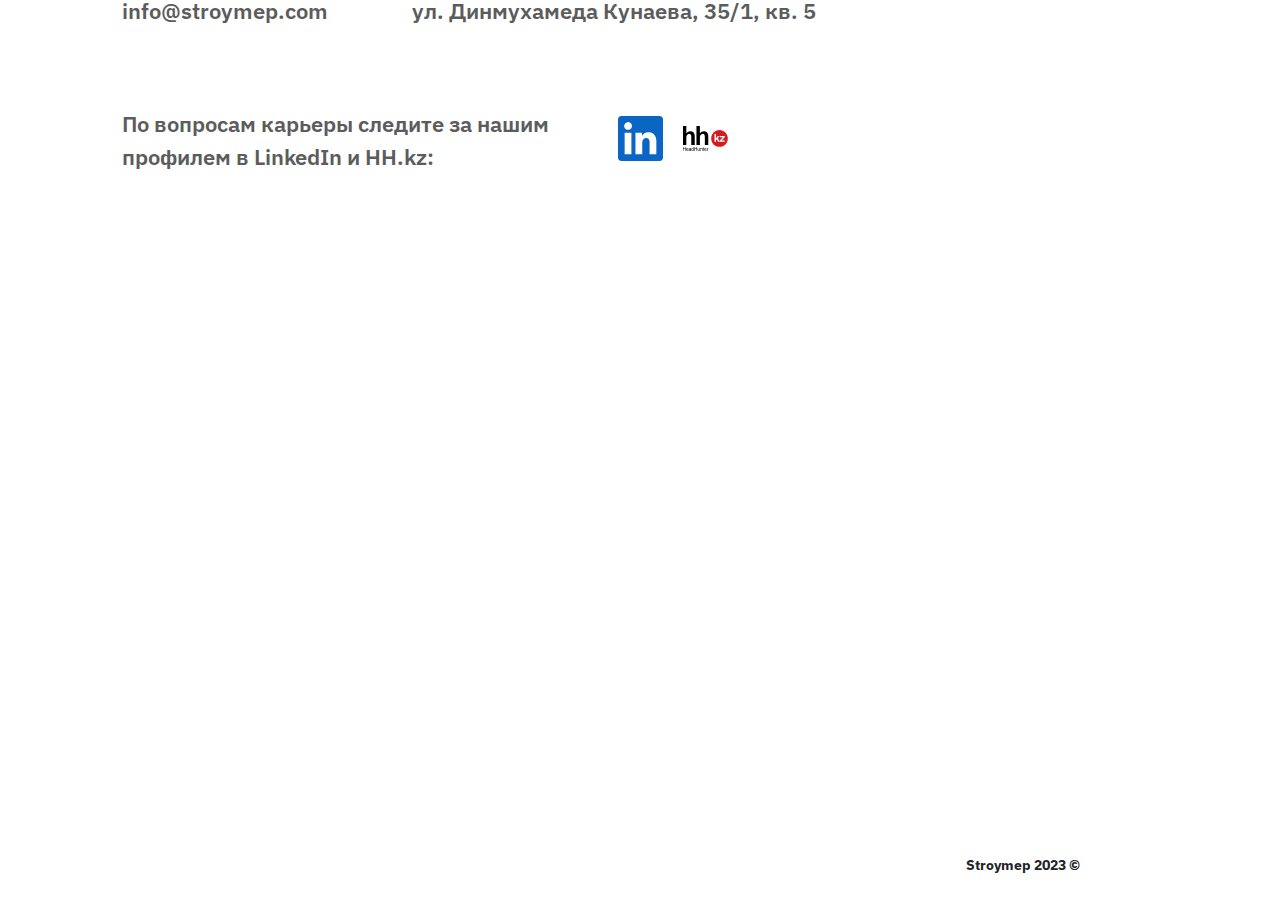
==== commit f8691f0f: "Koshi completed" ====
--- a/ru.html
+++ b/ru.html
@@ -191,7 +191,68 @@
         </a>
       </div>
       <section class="cards">
-
+        <div class="card">
+          <h2 id="project-name">Городская больница</h2>
+          <div class="project-image">
+            <div id="slider" class="slider">
+              <div class="wrapper">
+                <div id="items" class="items">
+                  <span class="slide"><img src="img/petropavl1.jpg" loading="lazy" id="img-project"
+                      alt="Petropavlovsk City Hospital"></span>
+                  <span class="slide"><img src="img/petropavl3.jpg" loading="lazy" id="img-project"
+                      alt="Petropavlovsk City Hospital"></span>
+                  <span class="slide"><img src="img/petropavl4.jpg" loading="lazy" id="img-project"
+                      alt="Petropavlovsk City Hospital"></span>    
+                </div>
+              </div>
+            </div>
+          </div>
+          <div class="boxframe">
+          </div>
+          <div class="slider-controls">
+            <a id="prev" class="control prev"></a>
+            <a id="next" class="control next"></a>
+          </div>
+          <div class="sub-text">
+            <p class="subtitle">Петропавловск, Казахстан</p>
+            <p class="area">Площадь объекта — 90 218 м²</p>
+            <p class="status"> <span style="color: #0000AD">Новый</span> - Текущий проект</p>
+          </div>
+        </div>
+
+
+        <div class="card">
+          <h2 id="project-name">Мед. университет - больница</h2>
+          <div class="project-image">
+            <div id="slider" class="slider">
+              <div class="wrapper">
+                <div id="items" class="items">
+                  <span class="slide"><img src="img/yda-nursultan2.jpg" loading="lazy" id="img-project"
+                      alt="Astana City Hospital"></span>
+                  <span class="slide"><img src="img/yda-nursultan.jpg" loading="lazy" id="img-project"
+                      alt="Astana City Hospital"></span>
+                  <span class="slide"><img src="img/yda-nursultan3.jpg" loading="lazy" id="img-project"
+                      alt="Astana City Hospital"></span>
+                </div>
+              </div>
+            </div>
+          </div>
+          <div class="boxframe">
+          </div>
+          <div class="slider-controls">
+            <a id="prev" class="control prev"></a>
+            <a id="next" class="control next"></a>
+          </div>
+          <div class="sub-text">
+            <p class="subtitle">Астана, Казахстан</p>
+            <p class="area">Площадь объекта — 196 000 м²</p>
+            <p class="status"><span style="color: #0000AD">Новый</span> - Текущий проект</p>
+          </div>
+        </div>
+      </section>
+
+      <h3 id="completed-projects">Выполненные проекты</h3>
+      <section class="cards">
         <div class="card">
           <h2 id="project-name">Общественный центр</h2>
           <div class="project-image">
@@ -221,73 +282,9 @@
           <div class="sub-text">
             <p class="subtitle">Косшы, Казахстан</p>
             <p class="area">Площадь объекта — 8 500 м²</p>
-            <p class="status"> <span style="color: #0000AD">Новый</span> - Текущий проект</p>
-          </div>
-        </div>
-
-
-        <div class="card">
-          <h2 id="project-name">Городская больница</h2>
-          <div class="project-image">
-            <div id="slider" class="slider">
-              <div class="wrapper">
-                <div id="items" class="items">
-                  <span class="slide"><img src="img/petropavl1.jpg" loading="lazy" id="img-project"
-                      alt="Petropavlovsk City Hospital"></span>
-                  <span class="slide"><img src="img/petropavl3.jpg" loading="lazy" id="img-project"
-                      alt="Petropavlovsk City Hospital"></span>
-                  <span class="slide"><img src="img/petropavl4.jpg" loading="lazy" id="img-project"
-                      alt="Petropavlovsk City Hospital"></span>    
-                </div>
-              </div>
-            </div>
-          </div>
-          <div class="boxframe">
-          </div>
-          <div class="slider-controls">
-            <a id="prev" class="control prev"></a>
-            <a id="next" class="control next"></a>
-          </div>
-          <div class="sub-text">
-            <p class="subtitle">Петропавловск, Казахстан</p>
-            <p class="area">Площадь объекта — 90 218 м²</p>
-            <p class="status"> <span style="color: #0000AD">Новый</span> - Текущий проект</p>
-          </div>
-        </div>
-
-
-        <div class="card">
-          <h2 id="project-name">Мед. университет - больница</h2>
-          <div class="project-image">
-            <div id="slider" class="slider">
-              <div class="wrapper">
-                <div id="items" class="items">
-                  <span class="slide"><img src="img/yda-nursultan2.jpg" loading="lazy" id="img-project"
-                      alt="Astana City Hospital"></span>
-                  <span class="slide"><img src="img/yda-nursultan.jpg" loading="lazy" id="img-project"
-                      alt="Astana City Hospital"></span>
-                  <span class="slide"><img src="img/yda-nursultan3.jpg" loading="lazy" id="img-project"
-                      alt="Astana City Hospital"></span>
-                </div>
-              </div>
-            </div>
-          </div>
-          <div class="boxframe">
-          </div>
-          <div class="slider-controls">
-            <a id="prev" class="control prev"></a>
-            <a id="next" class="control next"></a>
-          </div>
-          <div class="sub-text">
-            <p class="subtitle">Астана, Казахстан</p>
-            <p class="area">Площадь объекта — 196 000 м²</p>
-            <p class="status"><span style="color: #0000AD">Новый</span> - Текущий проект</p>
-          </div>
-        </div>
-      </section>
-
-      <h3 id="completed-projects">Выполненные проекты</h3>
-      <section class="cards">
+            <p class="status">Проект Завершён в 2023</p>
+          </div>
+        </div>
 
         <div class="card">
           <h2 id="project-name">Городская больница</h2>
